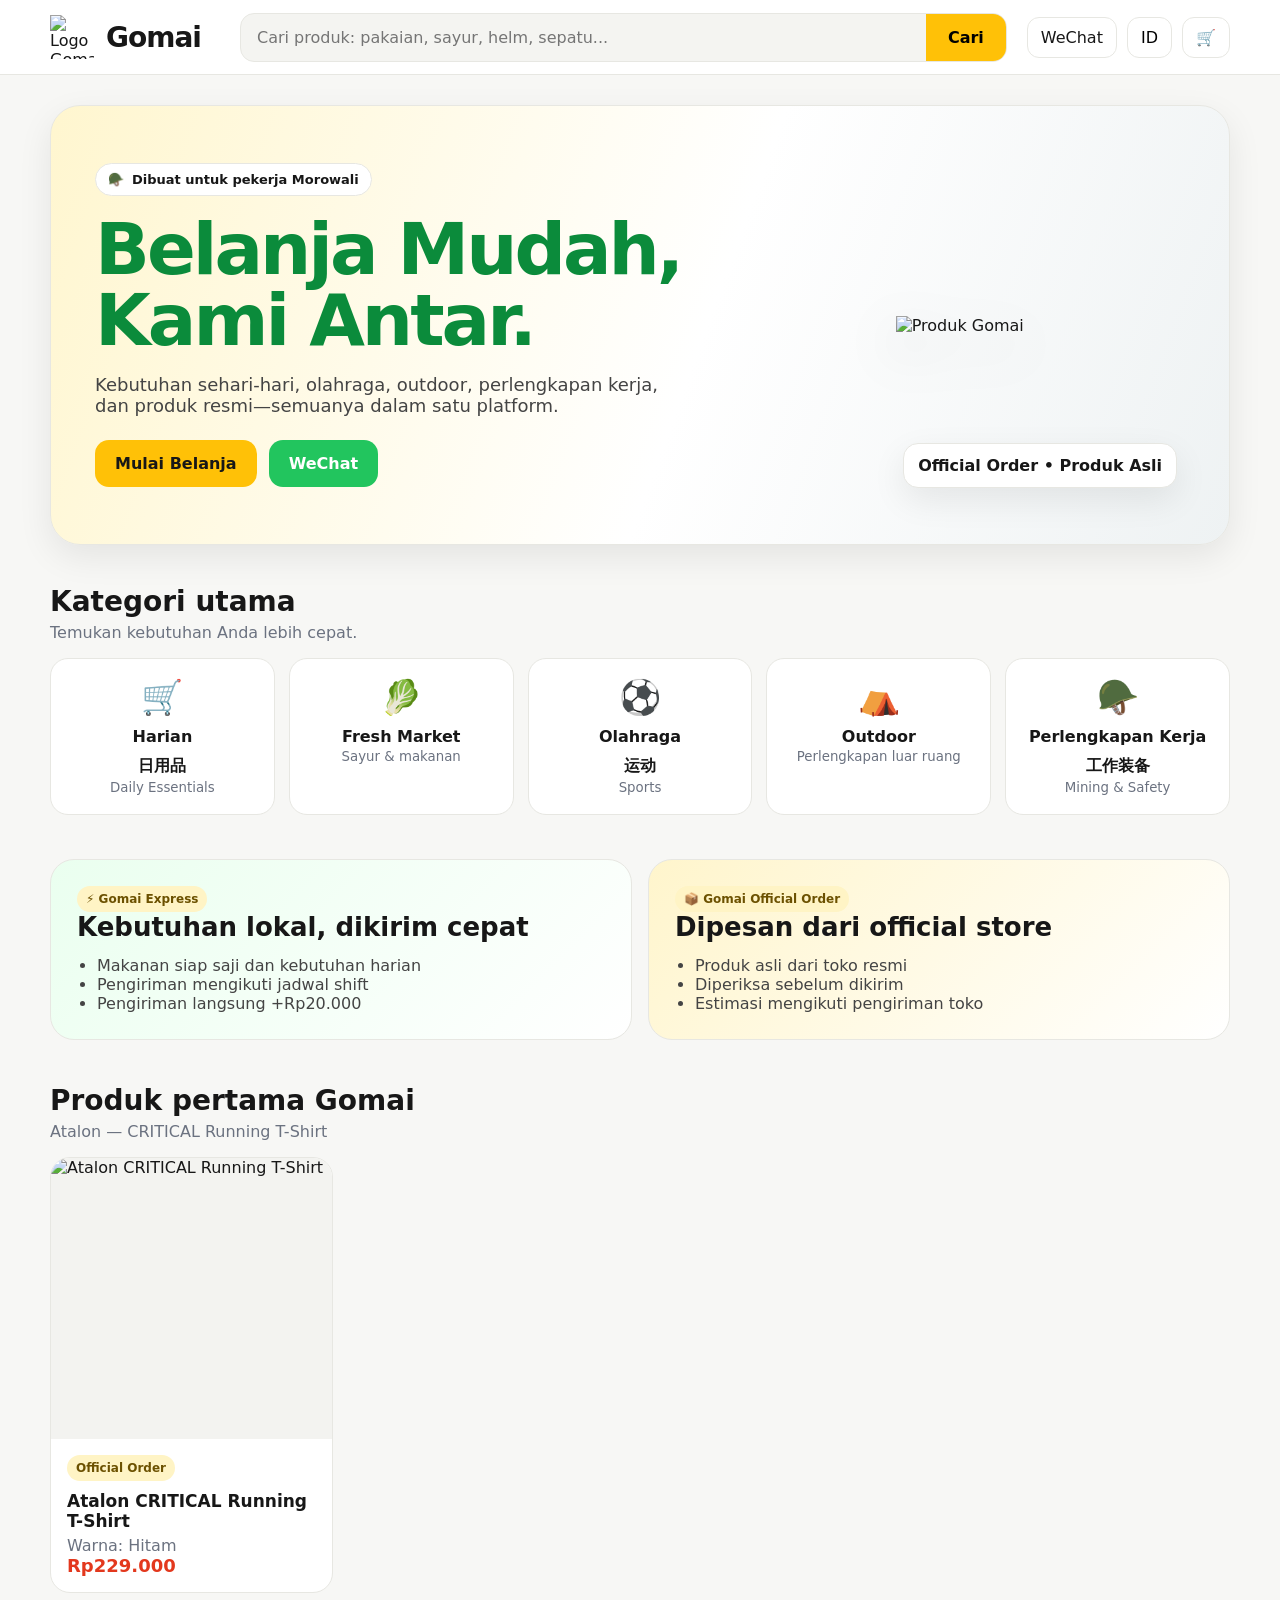
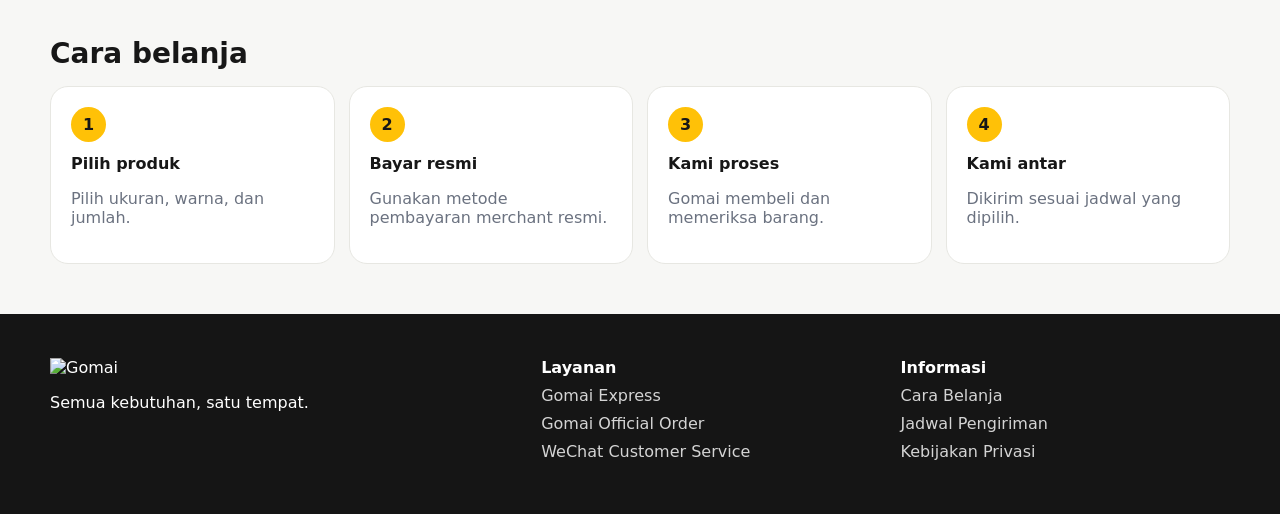
==== index.html @ 23e871be "Initial Gomai Website Initial upload of Gomai website source files." ====
<!doctype html>
<html lang="id">
<head>
  <meta charset="utf-8">
  <meta name="viewport" content="width=device-width,initial-scale=1">
  <meta name="description" content="Gomai — semua kebutuhan pekerja di Morowali dalam satu tempat.">
  <title>Gomai — Semua Kebutuhan, Satu Tempat</title>
  <link rel="icon" href="assets/images/brand/gomai-icon.svg">
  <link rel="stylesheet" href="styles.css">
</head>
<body>
<header class="site-header">
  <div class="container nav">
    <a class="brand" href="index.html"><img src="assets/images/brand/gomai-icon.svg" alt="Logo Gomai"><strong>Gomai</strong></a>
    <form class="search"><input placeholder="Cari produk: pakaian, sayur, helm, sepatu..."><button type="button">Cari</button></form>
    <div class="header-actions">
      <a class="icon-btn" href="#wechat">WeChat</a>
      <button class="lang-btn" data-lang-toggle>ID</button>
      <button class="icon-btn">🛒</button>
    </div>
  </div>
</header>

<main>
<section class="hero">
  <div class="container hero-card">
    <div>
      <span class="eyebrow"><span>🪖</span><span class="lang-id">Dibuat untuk pekerja Morowali</span><span class="lang-zh">为莫罗瓦利工人而打造</span></span>
      <h1><span class="lang-id">Belanja Mudah,<br><span>Kami Antar.</span></span><span class="lang-zh">轻松购物，<br><span>我们配送。</span></span></h1>
      <p class="lang-id">Kebutuhan sehari-hari, olahraga, outdoor, perlengkapan kerja, dan produk resmi—semuanya dalam satu platform.</p>
      <p class="lang-zh block">日常用品、运动、户外、工作装备和官方正品，一站式购买。</p>
      <div class="hero-actions">
        <a class="btn btn-primary" href="#products"><span class="lang-id">Mulai Belanja</span><span class="lang-zh">开始购物</span></a>
        <a class="btn btn-green" href="#wechat">WeChat</a>
      </div>
    </div>
    <div class="hero-visual">
      <img src="assets/images/products/atalon-critical-running-tshirt-black/front.webp" alt="Produk Gomai">
      <div class="hero-badge"><span class="lang-id">Official Order • Produk Asli</span><span class="lang-zh">官方下单 • 正品保障</span></div>
    </div>
  </div>
</section>

<section class="section">
  <div class="container">
    <div class="section-head"><div><h2 class="lang-id">Kategori utama</h2><h2 class="lang-zh">主要分类</h2><p class="lang-id">Temukan kebutuhan Anda lebih cepat.</p><p class="lang-zh block">快速找到您需要的商品。</p></div></div>
    <div class="categories">
      <div class="category"><div class="emoji">🛒</div><strong class="lang-id">Harian</strong><strong class="lang-zh">日用品</strong><small>Daily Essentials</small></div>
      <div class="category"><div class="emoji">🥬</div><strong>Fresh Market</strong><small class="lang-id">Sayur & makanan</small><small class="lang-zh">蔬菜与食品</small></div>
      <div class="category"><div class="emoji">⚽</div><strong class="lang-id">Olahraga</strong><strong class="lang-zh">运动</strong><small>Sports</small></div>
      <div class="category"><div class="emoji">⛺</div><strong>Outdoor</strong><small class="lang-id">Perlengkapan luar ruang</small><small class="lang-zh">户外用品</small></div>
      <div class="category"><div class="emoji">🪖</div><strong class="lang-id">Perlengkapan Kerja</strong><strong class="lang-zh">工作装备</strong><small>Mining & Safety</small></div>
    </div>
  </div>
</section>

<section class="section">
  <div class="container service-grid">
    <article class="service-card express">
      <span class="badge">⚡ Gomai Express</span>
      <h3 class="lang-id">Kebutuhan lokal, dikirim cepat</h3>
      <h3 class="lang-zh">本地商品，快速配送</h3>
      <ul class="lang-id"><li>Makanan siap saji dan kebutuhan harian</li><li>Pengiriman mengikuti jadwal shift</li><li>Pengiriman langsung +Rp20.000</li></ul>
      <ul class="lang-zh"><li>熟食和日常用品</li><li>按下班班次配送</li><li>即时配送另加 Rp20.000</li></ul>
    </article>
    <article class="service-card official">
      <span class="badge">📦 Gomai Official Order</span>
      <h3 class="lang-id">Dipesan dari official store</h3>
      <h3 class="lang-zh">从官方商店下单</h3>
      <ul class="lang-id"><li>Produk asli dari toko resmi</li><li>Diperiksa sebelum dikirim</li><li>Estimasi mengikuti pengiriman toko</li></ul>
      <ul class="lang-zh"><li>官方正品</li><li>配送前检查</li><li>到货时间以官方物流为准</li></ul>
    </article>
  </div>
</section>

<section class="section" id="products">
  <div class="container">
    <div class="section-head"><div><h2 class="lang-id">Produk pertama Gomai</h2><h2 class="lang-zh">Gomai 首款商品</h2><p>Atalon — CRITICAL Running T-Shirt</p></div></div>
    <div class="product-grid">
      <a class="product-card" href="product.html">
        <div class="thumb"><img src="assets/images/products/atalon-critical-running-tshirt-black/front.webp" alt="Atalon CRITICAL Running T-Shirt"></div>
        <div class="content">
          <span class="badge">Official Order</span>
          <h3>Atalon CRITICAL Running T-Shirt</h3>
          <div class="muted"><span class="lang-id">Warna: Hitam</span><span class="lang-zh">颜色：黑色</span></div>
          <div class="price">Rp229.000</div>
        </div>
      </a>
    </div>
  </div>
</section>

<section class="section">
  <div class="container">
    <div class="section-head"><div><h2 class="lang-id">Cara belanja</h2><h2 class="lang-zh">购物流程</h2></div></div>
    <div class="steps">
      <div class="step"><b>1</b><strong class="lang-id">Pilih produk</strong><strong class="lang-zh">选择商品</strong><p class="muted lang-id">Pilih ukuran, warna, dan jumlah.</p><p class="muted lang-zh block">选择尺码、颜色和数量。</p></div>
      <div class="step"><b>2</b><strong class="lang-id">Bayar resmi</strong><strong class="lang-zh">正规支付</strong><p class="muted lang-id">Gunakan metode pembayaran merchant resmi.</p><p class="muted lang-zh block">使用官方商户支付方式。</p></div>
      <div class="step"><b>3</b><strong class="lang-id">Kami proses</strong><strong class="lang-zh">我们处理</strong><p class="muted lang-id">Gomai membeli dan memeriksa barang.</p><p class="muted lang-zh block">Gomai 采购并检查商品。</p></div>
      <div class="step"><b>4</b><strong class="lang-id">Kami antar</strong><strong class="lang-zh">送货上门</strong><p class="muted lang-id">Dikirim sesuai jadwal yang dipilih.</p><p class="muted lang-zh block">按您选择的时间配送。</p></div>
    </div>
  </div>
</section>
</main>

<footer class="footer" id="wechat">
  <div class="container footer-grid">
    <div><img src="assets/images/brand/gomai-wordmark.svg" alt="Gomai"><p class="lang-id">Semua kebutuhan, satu tempat.</p><p class="lang-zh block">一站购齐，满足您的所有需要。</p></div>
    <div><strong class="lang-id">Layanan</strong><strong class="lang-zh">服务</strong><a href="#">Gomai Express</a><a href="#">Gomai Official Order</a><a href="#">WeChat Customer Service</a></div>
    <div><strong class="lang-id">Informasi</strong><strong class="lang-zh">信息</strong><a href="#">Cara Belanja</a><a href="#">Jadwal Pengiriman</a><a href="#">Kebijakan Privasi</a></div>
  </div>
</footer>

<nav class="bottom-nav">
  <a href="index.html"><span>⌂</span>Beranda</a><a href="#products"><span>▦</span>Kategori</a><a href="#"><span>🛒</span>Keranjang</a><a href="#"><span>▤</span>Pesanan</a><a href="#wechat"><span>●</span>WeChat</a>
</nav>
<script src="script.js"></script>
</body>
</html>
---- styles.css ----
:root{
  --yellow:#FFC107;
  --black:#171717;
  --muted:#6b7280;
  --surface:#ffffff;
  --soft:#f7f7f5;
  --green:#22C55E;
  --border:#e7e7e2;
  --shadow:0 12px 34px rgba(0,0,0,.08);
  --radius:22px;
}
*{box-sizing:border-box}
html{scroll-behavior:smooth}
body{margin:0;font-family:Inter,ui-sans-serif,system-ui,-apple-system,BlinkMacSystemFont,"Segoe UI","Noto Sans SC",Arial,sans-serif;background:var(--soft);color:var(--black)}
img{max-width:100%;display:block}
a{color:inherit;text-decoration:none}
button,input,select{font:inherit}
.container{width:min(1180px,calc(100% - 32px));margin:auto}
.site-header{position:sticky;top:0;z-index:50;background:rgba(255,255,255,.94);backdrop-filter:blur(14px);border-bottom:1px solid var(--border)}
.nav{height:74px;display:flex;align-items:center;gap:20px}
.brand{display:flex;align-items:center;gap:12px;min-width:170px}
.brand img{width:44px;height:44px}
.brand strong{font-size:28px;letter-spacing:-1px}
.search{flex:1;display:flex;background:#f4f4f1;border:1px solid var(--border);border-radius:14px;overflow:hidden}
.search input{width:100%;border:0;background:transparent;padding:14px 16px;outline:none}
.search button{border:0;background:var(--yellow);padding:0 22px;font-weight:800}
.header-actions{display:flex;align-items:center;gap:10px}
.icon-btn,.lang-btn{border:1px solid var(--border);background:#fff;border-radius:12px;padding:10px 13px;cursor:pointer}
.hero{padding:30px 0 18px}
.hero-card{background:linear-gradient(110deg,#fff6cf 0%,#fff 55%,#eef2f3 100%);border:1px solid var(--border);border-radius:30px;padding:44px;display:grid;grid-template-columns:1.15fr .85fr;gap:30px;align-items:center;overflow:hidden;box-shadow:var(--shadow)}
.eyebrow{display:inline-flex;gap:8px;align-items:center;background:#fff;border:1px solid var(--border);border-radius:999px;padding:8px 12px;font-weight:800;font-size:13px}
.hero h1{font-size:clamp(42px,6vw,72px);line-height:.98;letter-spacing:-3px;margin:18px 0}
.hero h1 span{color:#0b8b3b}
.hero p{font-size:18px;color:#444;max-width:590px}
.hero-actions{display:flex;gap:12px;flex-wrap:wrap;margin-top:24px}
.btn{display:inline-flex;justify-content:center;align-items:center;gap:8px;border:0;border-radius:14px;padding:14px 20px;font-weight:800;cursor:pointer}
.btn-primary{background:var(--yellow)}
.btn-green{background:var(--green);color:#fff}
.btn-dark{background:var(--black);color:#fff}
.hero-visual{position:relative;min-height:350px;display:flex;align-items:center;justify-content:center}
.hero-visual img{max-height:330px;object-fit:contain;filter:drop-shadow(0 18px 25px rgba(0,0,0,.18))}
.hero-badge{position:absolute;right:8px;bottom:12px;background:#fff;border:1px solid var(--border);padding:12px 14px;border-radius:15px;font-weight:800;box-shadow:var(--shadow)}
.section{padding:22px 0}
.section-head{display:flex;align-items:end;justify-content:space-between;gap:16px;margin-bottom:16px}
.section-head h2{margin:0;font-size:28px}
.section-head p{margin:5px 0 0;color:var(--muted)}
.categories{display:grid;grid-template-columns:repeat(5,1fr);gap:14px}
.category{background:#fff;border:1px solid var(--border);border-radius:18px;padding:18px;text-align:center}
.category .emoji{font-size:34px}
.category strong{display:block;margin-top:10px}
.category small{color:var(--muted)}
.service-grid{display:grid;grid-template-columns:1fr 1fr;gap:16px}
.service-card{border-radius:24px;padding:26px;border:1px solid var(--border);background:#fff}
.service-card.express{background:linear-gradient(135deg,#eaffef,#fff)}
.service-card.official{background:linear-gradient(135deg,#fff5cc,#fff)}
.service-card h3{font-size:26px;margin:0 0 10px}
.service-card ul{margin:14px 0 0;padding-left:20px;color:#444}
.product-grid{display:grid;grid-template-columns:repeat(4,1fr);gap:16px}
.product-card{background:#fff;border:1px solid var(--border);border-radius:20px;overflow:hidden;transition:.2s}
.product-card:hover{transform:translateY(-3px);box-shadow:var(--shadow)}
.product-card .thumb{aspect-ratio:1/1;background:#f3f3f0;overflow:hidden}
.product-card .thumb img{width:100%;height:100%;object-fit:cover}
.product-card .content{padding:16px}
.badge{display:inline-flex;background:#fff4c5;color:#6c5100;border-radius:999px;padding:6px 9px;font-size:12px;font-weight:800}
.product-card h3{font-size:17px;margin:10px 0 5px}
.price{font-weight:900;color:#e3381d;font-size:18px}
.muted{color:var(--muted)}
.steps{display:grid;grid-template-columns:repeat(4,1fr);gap:14px}
.step{background:#fff;border:1px solid var(--border);border-radius:18px;padding:20px}
.step b{display:grid;place-items:center;width:35px;height:35px;background:var(--yellow);border-radius:50%;margin-bottom:12px}
.footer{margin-top:28px;background:#151515;color:#fff;padding:44px 0}
.footer-grid{display:grid;grid-template-columns:1.4fr 1fr 1fr;gap:30px}
.footer img{max-width:260px;filter:none}
.footer a{display:block;color:#d4d4d4;margin:9px 0}
.bottom-nav{display:none}
.product-page{padding:30px 0 50px}
.product-layout{display:grid;grid-template-columns:1.15fr .85fr;gap:30px}
.gallery{display:grid;grid-template-columns:100px 1fr;gap:14px}
.thumbs{display:flex;flex-direction:column;gap:10px}
.thumb-btn{border:2px solid transparent;border-radius:14px;overflow:hidden;padding:0;background:#fff;cursor:pointer}
.thumb-btn.active{border-color:var(--yellow)}
.main-image{background:#fff;border:1px solid var(--border);border-radius:24px;overflow:hidden;aspect-ratio:1/1}
.main-image img{width:100%;height:100%;object-fit:cover}
.product-info{background:#fff;border:1px solid var(--border);border-radius:24px;padding:28px;height:max-content;position:sticky;top:94px}
.product-info h1{font-size:34px;line-height:1.1;margin:8px 0}
.price-row{display:flex;align-items:end;gap:12px;margin:20px 0}
.price-row .price{font-size:32px}
.options{margin:22px 0}
.option-list{display:flex;flex-wrap:wrap;gap:10px}
.option{border:1px solid var(--border);background:#fff;padding:10px 13px;border-radius:11px;cursor:pointer}
.option.selected{background:var(--black);color:#fff}
.trust{background:#fff8db;border-radius:18px;padding:16px;margin-top:18px}
.lang-zh{display:none}
body.zh .lang-id{display:none}
body.zh .lang-zh{display:inline}
body.zh .lang-zh.block{display:block}
body.zh .lang-id.block{display:none}
@media(max-width:900px){
  .search{display:none}
  .hero-card,.product-layout{grid-template-columns:1fr}
  .hero-card{padding:28px}
  .hero-visual{min-height:260px}
  .categories{grid-template-columns:repeat(3,1fr)}
  .product-grid{grid-template-columns:repeat(2,1fr)}
  .steps{grid-template-columns:repeat(2,1fr)}
  .footer-grid{grid-template-columns:1fr}
  .product-info{position:static}
}
@media(max-width:620px){
  body{padding-bottom:72px}
  .container{width:min(100% - 22px,1180px)}
  .nav{height:66px}
  .brand{min-width:auto}
  .brand strong{font-size:24px}
  .header-actions .icon-btn{display:none}
  .hero{padding-top:14px}
  .hero-card{border-radius:22px;padding:22px}
  .hero h1{font-size:42px;letter-spacing:-2px}
  .hero-visual{min-height:220px}
  .categories{grid-template-columns:repeat(2,1fr)}
  .service-grid,.steps{grid-template-columns:1fr}
  .product-grid{grid-template-columns:repeat(2,1fr);gap:10px}
  .product-card .content{padding:12px}
  .gallery{grid-template-columns:1fr}
  .thumbs{order:2;flex-direction:row;overflow-x:auto}
  .thumb-btn{min-width:72px}
  .main-image{order:1}
  .product-info{padding:20px}
  .product-info h1{font-size:29px}
  .bottom-nav{display:grid;grid-template-columns:repeat(5,1fr);position:fixed;z-index:80;bottom:0;left:0;right:0;background:#fff;border-top:1px solid var(--border);padding:9px 5px}
  .bottom-nav a{text-align:center;font-size:11px;color:#4b5563}
  .bottom-nav span{font-size:20px;display:block}
}
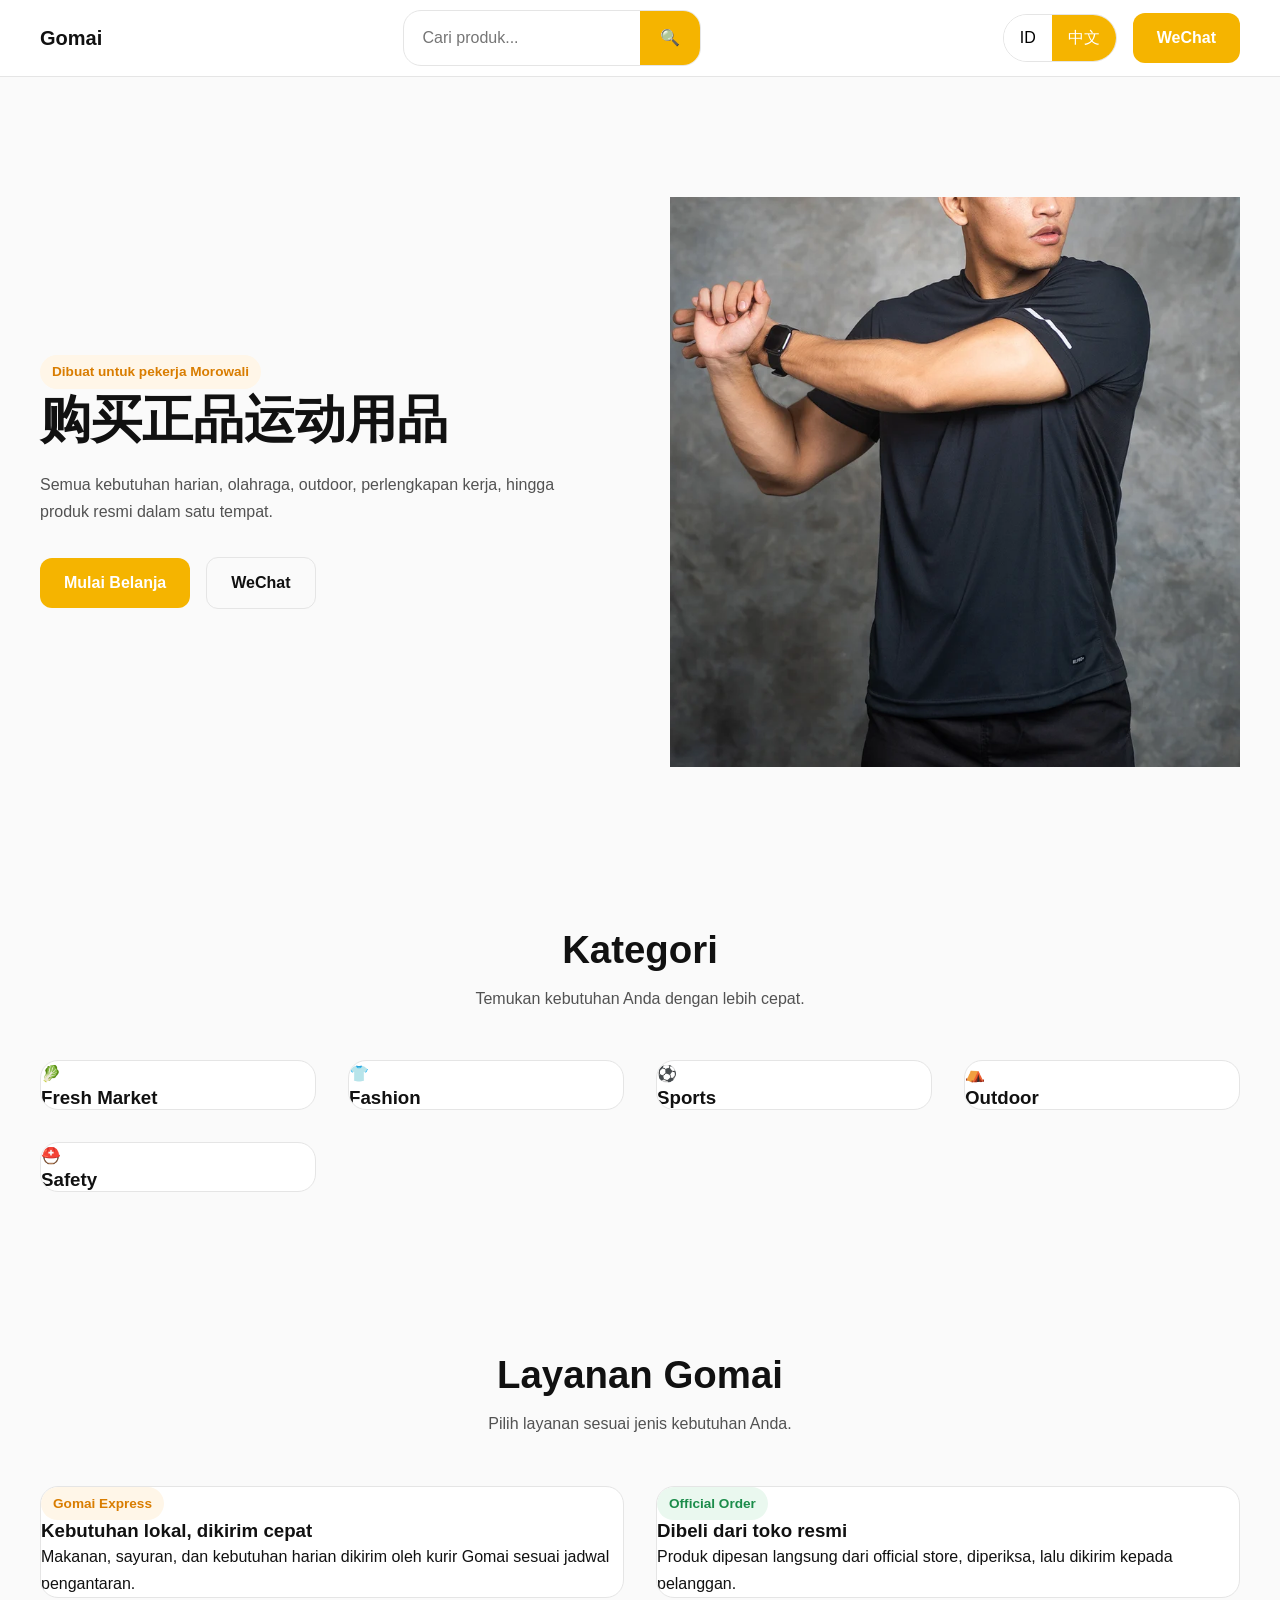
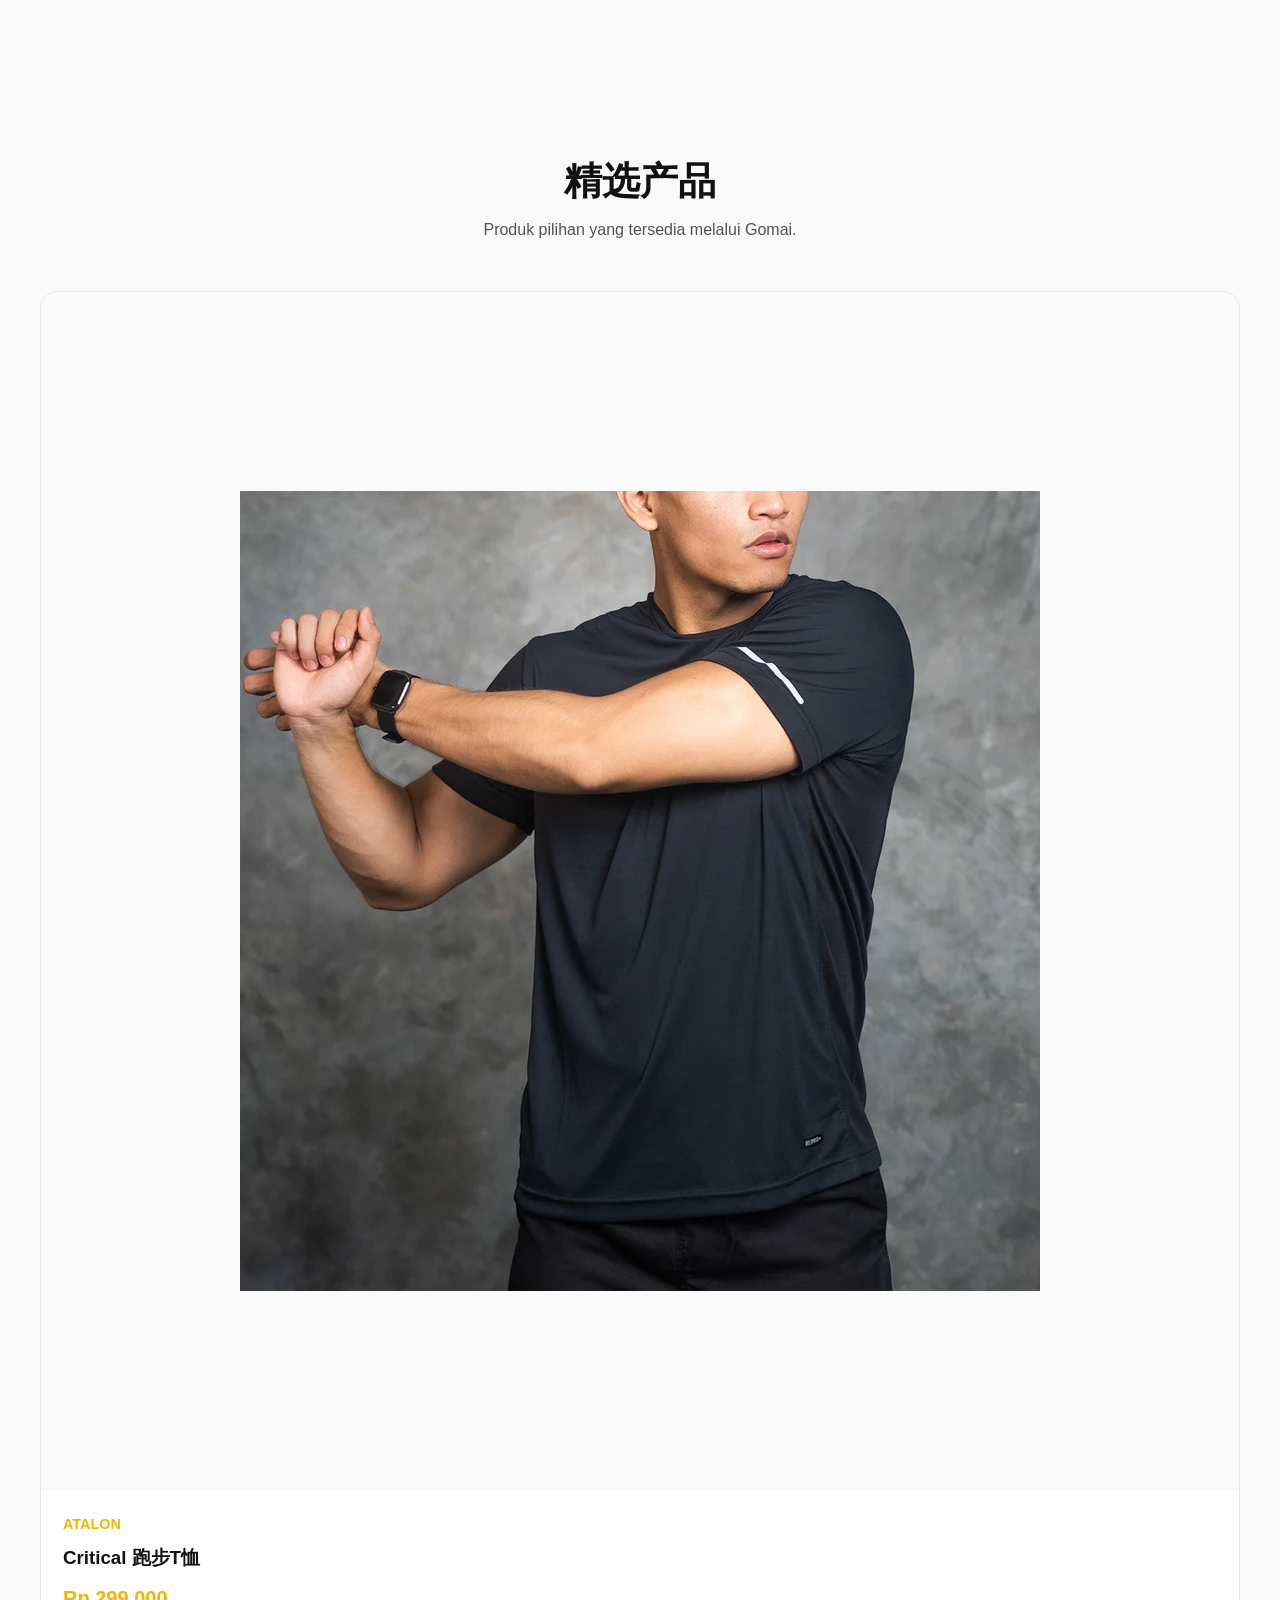
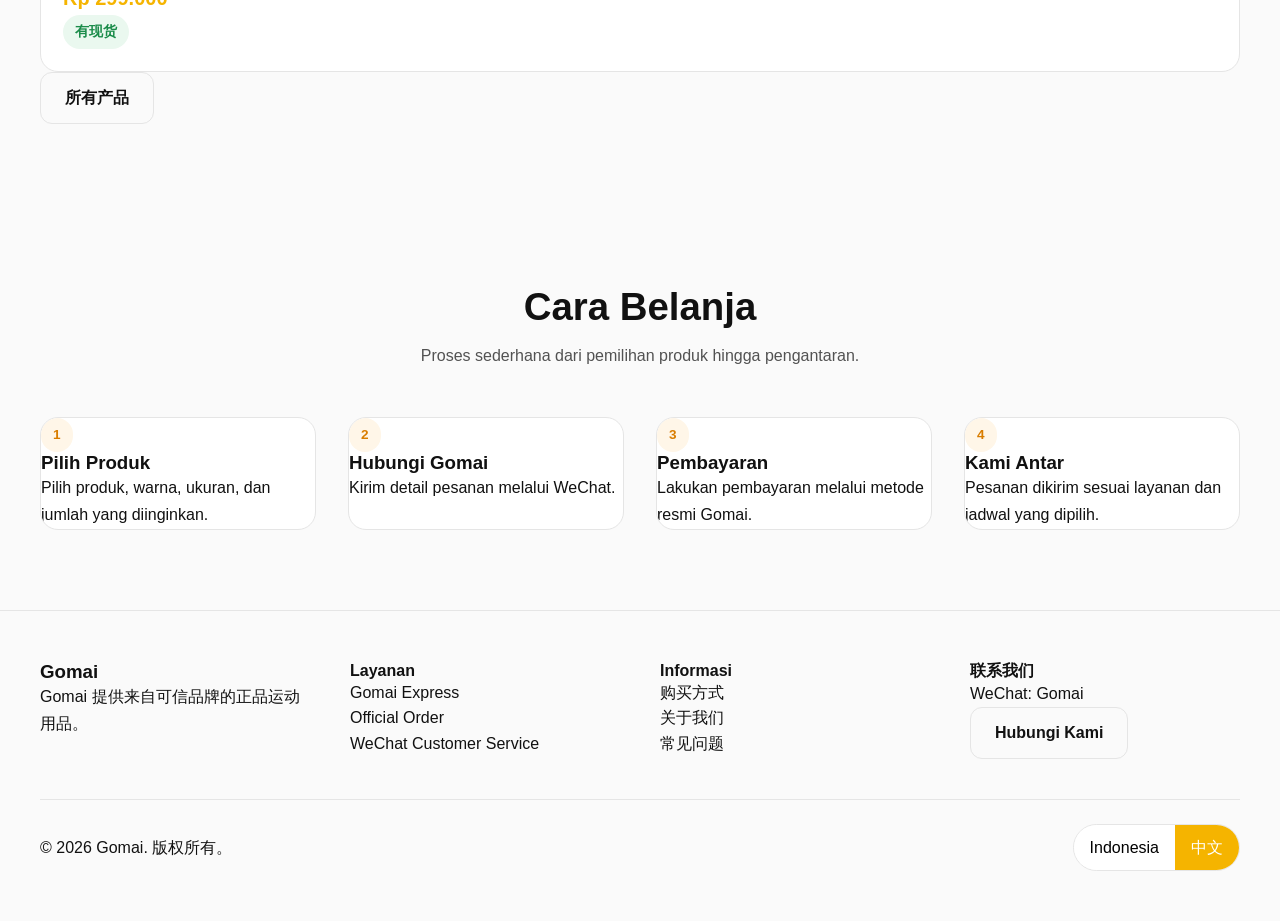
==== commit 8f07154f: "refactor: reorganize project structure" ====
--- a/index.html
+++ b/index.html
@@ -1,119 +1,509 @@
-<!doctype html>
+<!DOCTYPE html>
 <html lang="id">
+
 <head>
-  <meta charset="utf-8">
-  <meta name="viewport" content="width=device-width,initial-scale=1">
-  <meta name="description" content="Gomai — semua kebutuhan pekerja di Morowali dalam satu tempat.">
-  <title>Gomai — Semua Kebutuhan, Satu Tempat</title>
-  <link rel="icon" href="assets/images/brand/gomai-icon.svg">
-  <link rel="stylesheet" href="styles.css">
+    <meta charset="UTF-8">
+    <meta
+        name="viewport"
+        content="width=device-width, initial-scale=1.0"
+    >
+
+    <title>Gomai — Belanja Mudah, Kami Antar</title>
+
+    <meta
+        name="description"
+        content="Gomai membantu pekerja Morowali membeli kebutuhan harian, olahraga, outdoor, perlengkapan kerja, dan produk resmi."
+    >
+
+    <link rel="stylesheet" href="css/styles.css">
 </head>
+
 <body>
-<header class="site-header">
-  <div class="container nav">
-    <a class="brand" href="index.html"><img src="assets/images/brand/gomai-icon.svg" alt="Logo Gomai"><strong>Gomai</strong></a>
-    <form class="search"><input placeholder="Cari produk: pakaian, sayur, helm, sepatu..."><button type="button">Cari</button></form>
-    <div class="header-actions">
-      <a class="icon-btn" href="#wechat">WeChat</a>
-      <button class="lang-btn" data-lang-toggle>ID</button>
-      <button class="icon-btn">🛒</button>
+
+<header class="header">
+    <div class="container header-inner">
+
+        <a
+            href="index.html"
+            class="logo"
+            aria-label="Gomai Beranda"
+        >
+            <strong class="logo-text">Gomai</strong>
+        </a>
+
+        <form
+            class="search-box"
+            id="search-form"
+            role="search"
+        >
+            <input
+                id="search-input"
+                type="search"
+                autocomplete="off"
+                data-lang-placeholder="search_placeholder"
+                placeholder="Cari produk..."
+                aria-label="Cari produk"
+            >
+
+            <button
+                type="submit"
+                aria-label="Cari"
+            >
+                🔍
+            </button>
+        </form>
+
+        <div class="header-actions">
+
+            <div
+                class="language-switch"
+                aria-label="Pilih bahasa"
+            >
+                <button
+                    type="button"
+                    data-language="id"
+                >
+                    ID
+                </button>
+
+                <button
+                    type="button"
+                    data-language="zh"
+                >
+                    中文
+                </button>
+            </div>
+
+            <a
+                href="#wechat"
+                class="btn btn-primary"
+            >
+                WeChat
+            </a>
+
+        </div>
+
     </div>
-  </div>
 </header>
 
 <main>
-<section class="hero">
-  <div class="container hero-card">
-    <div>
-      <span class="eyebrow"><span>🪖</span><span class="lang-id">Dibuat untuk pekerja Morowali</span><span class="lang-zh">为莫罗瓦利工人而打造</span></span>
-      <h1><span class="lang-id">Belanja Mudah,<br><span>Kami Antar.</span></span><span class="lang-zh">轻松购物，<br><span>我们配送。</span></span></h1>
-      <p class="lang-id">Kebutuhan sehari-hari, olahraga, outdoor, perlengkapan kerja, dan produk resmi—semuanya dalam satu platform.</p>
-      <p class="lang-zh block">日常用品、运动、户外、工作装备和官方正品，一站式购买。</p>
-      <div class="hero-actions">
-        <a class="btn btn-primary" href="#products"><span class="lang-id">Mulai Belanja</span><span class="lang-zh">开始购物</span></a>
-        <a class="btn btn-green" href="#wechat">WeChat</a>
-      </div>
+
+    <section class="hero">
+        <div class="container hero-grid">
+
+            <div class="hero-content">
+
+                <span
+                    class="badge badge-warning"
+                    data-lang="hero_tag"
+                >
+                    Dibuat untuk pekerja Morowali
+                </span>
+
+                <h1 data-lang="hero_title">
+                    Belanja Mudah, Kami Antar.
+                </h1>
+
+                <p data-lang="hero_description">
+                    Semua kebutuhan harian, olahraga, outdoor,
+                    perlengkapan kerja, hingga produk resmi dalam satu tempat.
+                </p>
+
+                <div class="header-actions">
+
+                    <a
+                        href="#products"
+                        class="btn btn-primary"
+                        data-lang="shop_now"
+                    >
+                        Mulai Belanja
+                    </a>
+
+                    <a
+                        href="#wechat"
+                        class="btn btn-outline"
+                    >
+                        WeChat
+                    </a>
+
+                </div>
+
+            </div>
+
+            <div class="hero-image">
+
+                <img
+                    src="assets/products/atalon/critical-running-tshirt/black/right.webp"
+                    alt="Atalon Critical Running T-Shirt"
+                >
+
+            </div>
+
+        </div>
+    </section>
+
+    <section class="section">
+        <div class="container">
+
+            <div class="section-title">
+
+                <h2 data-lang="categories_title">
+                    Kategori
+                </h2>
+
+                <p data-lang="categories_description">
+                    Temukan kebutuhan Anda dengan lebih cepat.
+                </p>
+
+            </div>
+
+            <div class="grid grid-4">
+
+                <a
+                    class="card category-card"
+                    href="pages/products.html?category=fresh-market"
+                >
+                    <div class="category-icon">🥬</div>
+                    <h3>Fresh Market</h3>
+                </a>
+
+                <a
+                    class="card category-card"
+                    href="pages/products.html?category=fashion"
+                >
+                    <div class="category-icon">👕</div>
+                    <h3>Fashion</h3>
+                </a>
+
+                <a
+                    class="card category-card"
+                    href="pages/products.html?category=running"
+                >
+                    <div class="category-icon">⚽</div>
+                    <h3>Sports</h3>
+                </a>
+
+                <a
+                    class="card category-card"
+                    href="pages/products.html?category=outdoor"
+                >
+                    <div class="category-icon">⛺</div>
+                    <h3>Outdoor</h3>
+                </a>
+
+                <a
+                    class="card category-card"
+                    href="pages/products.html?category=safety"
+                >
+                    <div class="category-icon">⛑️</div>
+                    <h3>Safety</h3>
+                </a>
+
+            </div>
+
+        </div>
+    </section>
+
+    <section class="section">
+        <div class="container">
+
+            <div class="section-title">
+
+                <h2 data-lang="services_title">
+                    Layanan Gomai
+                </h2>
+
+                <p data-lang="services_description">
+                    Pilih layanan sesuai jenis kebutuhan Anda.
+                </p>
+
+            </div>
+
+            <div class="grid grid-2">
+
+                <article class="card service-card">
+
+                    <span class="badge badge-warning">
+                        Gomai Express
+                    </span>
+
+                    <h3 data-lang="express_title">
+                        Kebutuhan lokal, dikirim cepat
+                    </h3>
+
+                    <p data-lang="express_description">
+                        Makanan, sayuran, dan kebutuhan harian dikirim
+                        oleh kurir Gomai sesuai jadwal pengantaran.
+                    </p>
+
+                </article>
+
+                <article class="card service-card">
+
+                    <span class="badge badge-success">
+                        Official Order
+                    </span>
+
+                    <h3 data-lang="official_title">
+                        Dibeli dari toko resmi
+                    </h3>
+
+                    <p data-lang="official_description">
+                        Produk dipesan langsung dari official store,
+                        diperiksa, lalu dikirim kepada pelanggan.
+                    </p>
+
+                </article>
+
+            </div>
+
+        </div>
+    </section>
+
+    <section
+        class="section"
+        id="products"
+    >
+        <div class="container">
+
+            <div class="section-title">
+
+                <h2 data-lang="featured_products">
+                    Produk Unggulan
+                </h2>
+
+                <p data-lang="products_description">
+                    Produk pilihan yang tersedia melalui Gomai.
+                </p>
+
+            </div>
+
+            <div
+                id="product-grid"
+                class="products-grid"
+                aria-live="polite"
+            >
+                <div class="empty-state">
+                    <p data-lang="loading_products">
+                        Memuat produk...
+                    </p>
+                </div>
+            </div>
+
+            <div class="section-footer">
+
+                <a
+                    href="pages/products.html"
+                    class="btn btn-outline"
+                    data-lang="all_products"
+                >
+                    Semua Produk
+                </a>
+
+            </div>
+
+        </div>
+    </section>
+
+    <section class="section">
+        <div class="container">
+
+            <div class="section-title">
+
+                <h2 data-lang="how_to_buy_title">
+                    Cara Belanja
+                </h2>
+
+                <p data-lang="how_to_buy_description">
+                    Proses sederhana dari pemilihan produk hingga pengantaran.
+                </p>
+
+            </div>
+
+            <div class="grid grid-4">
+
+                <article class="card step-card">
+
+                    <span class="badge badge-warning">1</span>
+
+                    <h3 data-lang="step_1_title">
+                        Pilih Produk
+                    </h3>
+
+                    <p data-lang="step_1_description">
+                        Pilih produk, warna, ukuran, dan jumlah yang diinginkan.
+                    </p>
+
+                </article>
+
+                <article class="card step-card">
+
+                    <span class="badge badge-warning">2</span>
+
+                    <h3 data-lang="step_2_title">
+                        Hubungi Gomai
+                    </h3>
+
+                    <p data-lang="step_2_description">
+                        Kirim detail pesanan melalui WeChat.
+                    </p>
+
+                </article>
+
+                <article class="card step-card">
+
+                    <span class="badge badge-warning">3</span>
+
+                    <h3 data-lang="step_3_title">
+                        Pembayaran
+                    </h3>
+
+                    <p data-lang="step_3_description">
+                        Lakukan pembayaran melalui metode resmi Gomai.
+                    </p>
+
+                </article>
+
+                <article class="card step-card">
+
+                    <span class="badge badge-warning">4</span>
+
+                    <h3 data-lang="step_4_title">
+                        Kami Antar
+                    </h3>
+
+                    <p data-lang="step_4_description">
+                        Pesanan dikirim sesuai layanan dan jadwal yang dipilih.
+                    </p>
+
+                </article>
+
+            </div>
+
+        </div>
+    </section>
+
+</main>
+
+<footer
+    class="footer"
+    id="wechat"
+>
+    <div class="container footer-grid">
+
+        <div>
+
+            <h3>Gomai</h3>
+
+            <p data-lang="footer_about">
+                Semua kebutuhan pekerja Morowali dalam satu tempat.
+            </p>
+
+        </div>
+
+        <div>
+
+            <h4 data-lang="services_title">
+                Layanan
+            </h4>
+
+            <ul>
+                <li>Gomai Express</li>
+                <li>Official Order</li>
+                <li>WeChat Customer Service</li>
+            </ul>
+
+        </div>
+
+        <div>
+
+            <h4 data-lang="nav_information">
+                Informasi
+            </h4>
+
+            <ul>
+                <li>
+                    <a
+                        href="pages/how-to-buy.html"
+                        data-lang="nav_how_to_buy"
+                    >
+                        Cara Membeli
+                    </a>
+                </li>
+
+                <li>
+                    <a
+                        href="pages/about.html"
+                        data-lang="nav_about"
+                    >
+                        Tentang Kami
+                    </a>
+                </li>
+
+                <li>
+                    <a
+                        href="pages/faq.html"
+                        data-lang="nav_faq"
+                    >
+                        FAQ
+                    </a>
+                </li>
+            </ul>
+
+        </div>
+
+        <div>
+
+            <h4 data-lang="nav_contact">
+                Kontak
+            </h4>
+
+            <p>WeChat: Gomai</p>
+
+            <a
+                href="pages/contact.html"
+                class="btn btn-outline"
+                data-lang="contact_us"
+            >
+                Hubungi Kami
+            </a>
+
+        </div>
+
     </div>
-    <div class="hero-visual">
-      <img src="assets/images/products/atalon-critical-running-tshirt-black/front.webp" alt="Produk Gomai">
-      <div class="hero-badge"><span class="lang-id">Official Order • Produk Asli</span><span class="lang-zh">官方下单 • 正品保障</span></div>
+
+    <div class="container footer-bottom">
+
+        <p data-lang="copyright">
+            © 2026 Gomai. Semua Hak Dilindungi.
+        </p>
+
+        <div class="language-switch">
+
+            <button
+                type="button"
+                data-language="id"
+            >
+                Indonesia
+            </button>
+
+            <button
+                type="button"
+                data-language="zh"
+            >
+                中文
+            </button>
+
+        </div>
+
     </div>
-  </div>
-</section>
-
-<section class="section">
-  <div class="container">
-    <div class="section-head"><div><h2 class="lang-id">Kategori utama</h2><h2 class="lang-zh">主要分类</h2><p class="lang-id">Temukan kebutuhan Anda lebih cepat.</p><p class="lang-zh block">快速找到您需要的商品。</p></div></div>
-    <div class="categories">
-      <div class="category"><div class="emoji">🛒</div><strong class="lang-id">Harian</strong><strong class="lang-zh">日用品</strong><small>Daily Essentials</small></div>
-      <div class="category"><div class="emoji">🥬</div><strong>Fresh Market</strong><small class="lang-id">Sayur & makanan</small><small class="lang-zh">蔬菜与食品</small></div>
-      <div class="category"><div class="emoji">⚽</div><strong class="lang-id">Olahraga</strong><strong class="lang-zh">运动</strong><small>Sports</small></div>
-      <div class="category"><div class="emoji">⛺</div><strong>Outdoor</strong><small class="lang-id">Perlengkapan luar ruang</small><small class="lang-zh">户外用品</small></div>
-      <div class="category"><div class="emoji">🪖</div><strong class="lang-id">Perlengkapan Kerja</strong><strong class="lang-zh">工作装备</strong><small>Mining & Safety</small></div>
-    </div>
-  </div>
-</section>
-
-<section class="section">
-  <div class="container service-grid">
-    <article class="service-card express">
-      <span class="badge">⚡ Gomai Express</span>
-      <h3 class="lang-id">Kebutuhan lokal, dikirim cepat</h3>
-      <h3 class="lang-zh">本地商品，快速配送</h3>
-      <ul class="lang-id"><li>Makanan siap saji dan kebutuhan harian</li><li>Pengiriman mengikuti jadwal shift</li><li>Pengiriman langsung +Rp20.000</li></ul>
-      <ul class="lang-zh"><li>熟食和日常用品</li><li>按下班班次配送</li><li>即时配送另加 Rp20.000</li></ul>
-    </article>
-    <article class="service-card official">
-      <span class="badge">📦 Gomai Official Order</span>
-      <h3 class="lang-id">Dipesan dari official store</h3>
-      <h3 class="lang-zh">从官方商店下单</h3>
-      <ul class="lang-id"><li>Produk asli dari toko resmi</li><li>Diperiksa sebelum dikirim</li><li>Estimasi mengikuti pengiriman toko</li></ul>
-      <ul class="lang-zh"><li>官方正品</li><li>配送前检查</li><li>到货时间以官方物流为准</li></ul>
-    </article>
-  </div>
-</section>
-
-<section class="section" id="products">
-  <div class="container">
-    <div class="section-head"><div><h2 class="lang-id">Produk pertama Gomai</h2><h2 class="lang-zh">Gomai 首款商品</h2><p>Atalon — CRITICAL Running T-Shirt</p></div></div>
-    <div class="product-grid">
-      <a class="product-card" href="product.html">
-        <div class="thumb"><img src="assets/images/products/atalon-critical-running-tshirt-black/front.webp" alt="Atalon CRITICAL Running T-Shirt"></div>
-        <div class="content">
-          <span class="badge">Official Order</span>
-          <h3>Atalon CRITICAL Running T-Shirt</h3>
-          <div class="muted"><span class="lang-id">Warna: Hitam</span><span class="lang-zh">颜色：黑色</span></div>
-          <div class="price">Rp229.000</div>
-        </div>
-      </a>
-    </div>
-  </div>
-</section>
-
-<section class="section">
-  <div class="container">
-    <div class="section-head"><div><h2 class="lang-id">Cara belanja</h2><h2 class="lang-zh">购物流程</h2></div></div>
-    <div class="steps">
-      <div class="step"><b>1</b><strong class="lang-id">Pilih produk</strong><strong class="lang-zh">选择商品</strong><p class="muted lang-id">Pilih ukuran, warna, dan jumlah.</p><p class="muted lang-zh block">选择尺码、颜色和数量。</p></div>
-      <div class="step"><b>2</b><strong class="lang-id">Bayar resmi</strong><strong class="lang-zh">正规支付</strong><p class="muted lang-id">Gunakan metode pembayaran merchant resmi.</p><p class="muted lang-zh block">使用官方商户支付方式。</p></div>
-      <div class="step"><b>3</b><strong class="lang-id">Kami proses</strong><strong class="lang-zh">我们处理</strong><p class="muted lang-id">Gomai membeli dan memeriksa barang.</p><p class="muted lang-zh block">Gomai 采购并检查商品。</p></div>
-      <div class="step"><b>4</b><strong class="lang-id">Kami antar</strong><strong class="lang-zh">送货上门</strong><p class="muted lang-id">Dikirim sesuai jadwal yang dipilih.</p><p class="muted lang-zh block">按您选择的时间配送。</p></div>
-    </div>
-  </div>
-</section>
-</main>
-
-<footer class="footer" id="wechat">
-  <div class="container footer-grid">
-    <div><img src="assets/images/brand/gomai-wordmark.svg" alt="Gomai"><p class="lang-id">Semua kebutuhan, satu tempat.</p><p class="lang-zh block">一站购齐，满足您的所有需要。</p></div>
-    <div><strong class="lang-id">Layanan</strong><strong class="lang-zh">服务</strong><a href="#">Gomai Express</a><a href="#">Gomai Official Order</a><a href="#">WeChat Customer Service</a></div>
-    <div><strong class="lang-id">Informasi</strong><strong class="lang-zh">信息</strong><a href="#">Cara Belanja</a><a href="#">Jadwal Pengiriman</a><a href="#">Kebijakan Privasi</a></div>
-  </div>
 </footer>
 
-<nav class="bottom-nav">
-  <a href="index.html"><span>⌂</span>Beranda</a><a href="#products"><span>▦</span>Kategori</a><a href="#"><span>🛒</span>Keranjang</a><a href="#"><span>▤</span>Pesanan</a><a href="#wechat"><span>●</span>WeChat</a>
-</nav>
-<script src="script.js"></script>
+<script src="js/utils.js"></script>
+<script src="js/language.js"></script>
+<script src="js/products.js"></script>
+<script src="js/search.js"></script>
+<script src="js/app.js"></script>
+
 </body>
-</html>
+</html>
--- a/css/styles.css
+++ b/css/styles.css
@@ -0,0 +1,6 @@
+@import url("reset.css");
+@import url("variables.css");
+@import url("layout.css");
+@import url("components.css");
+@import url("product.css");
+@import url("responsive.css");
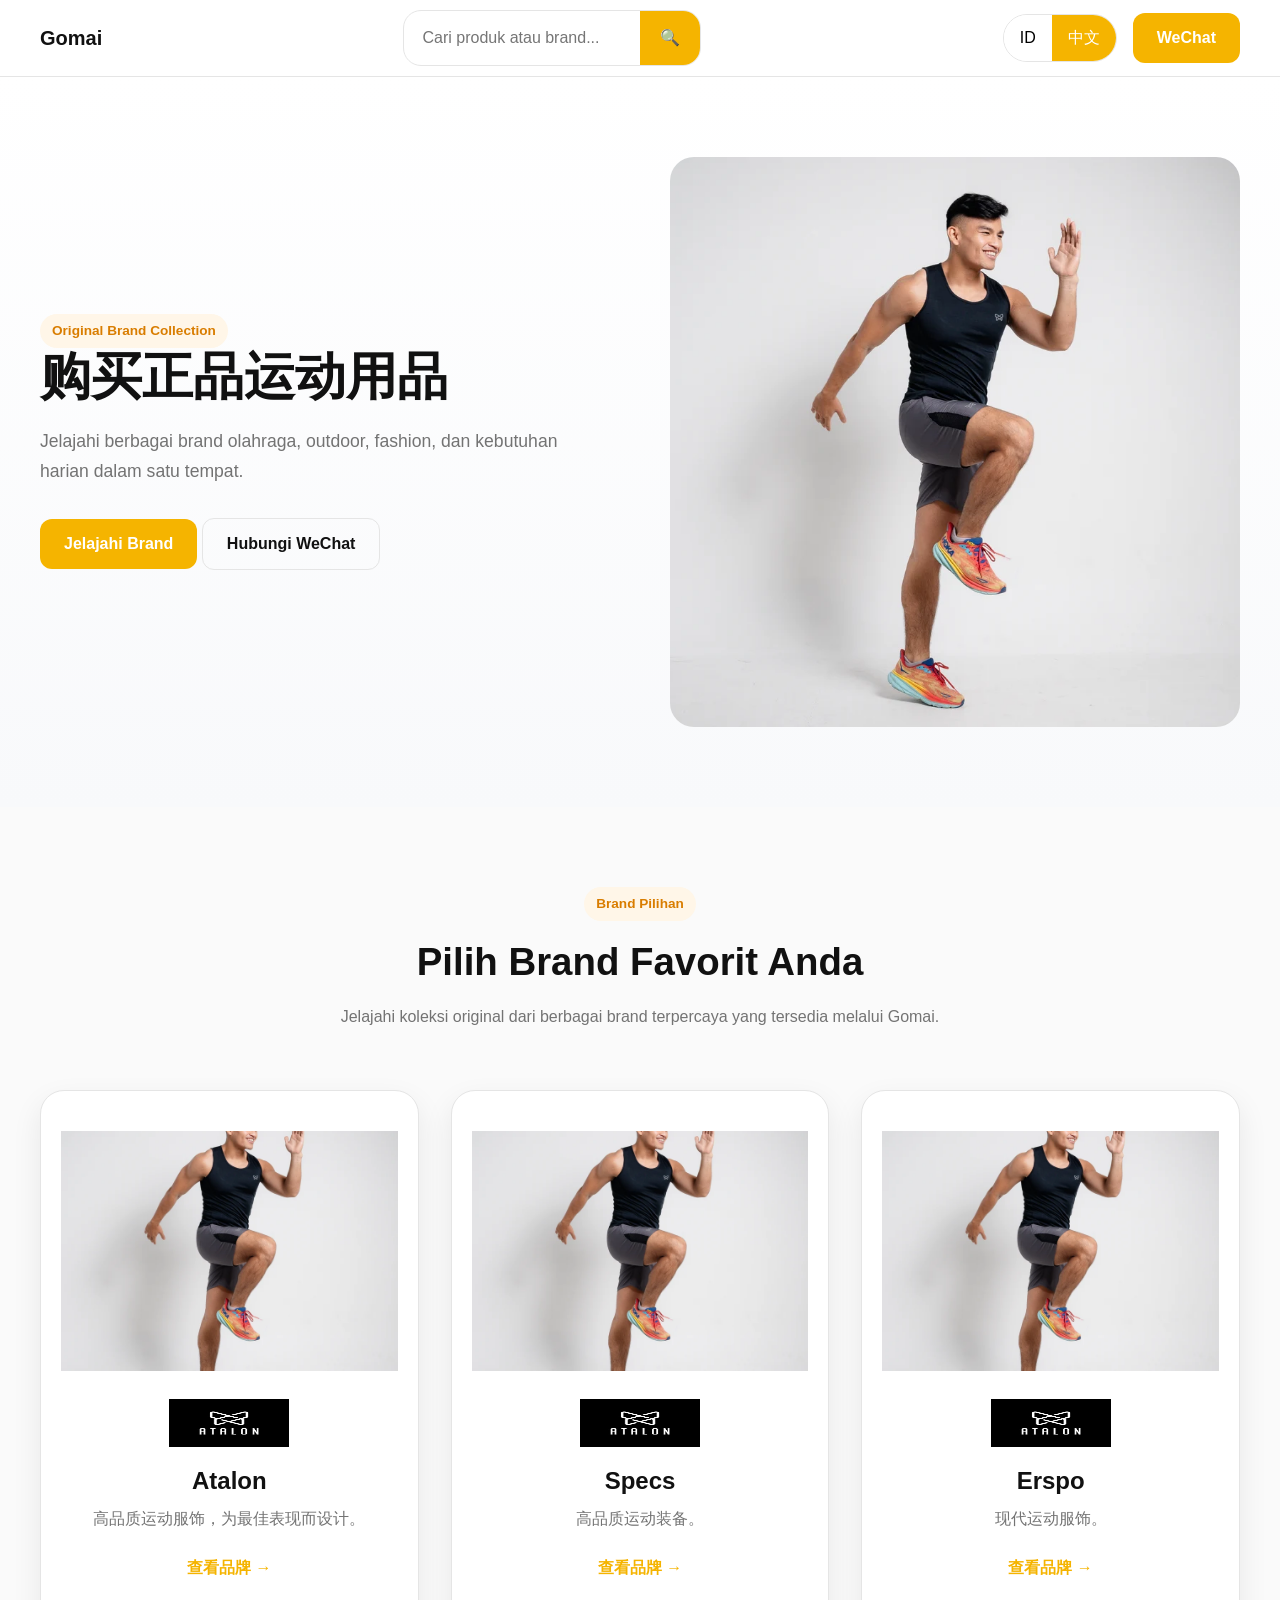
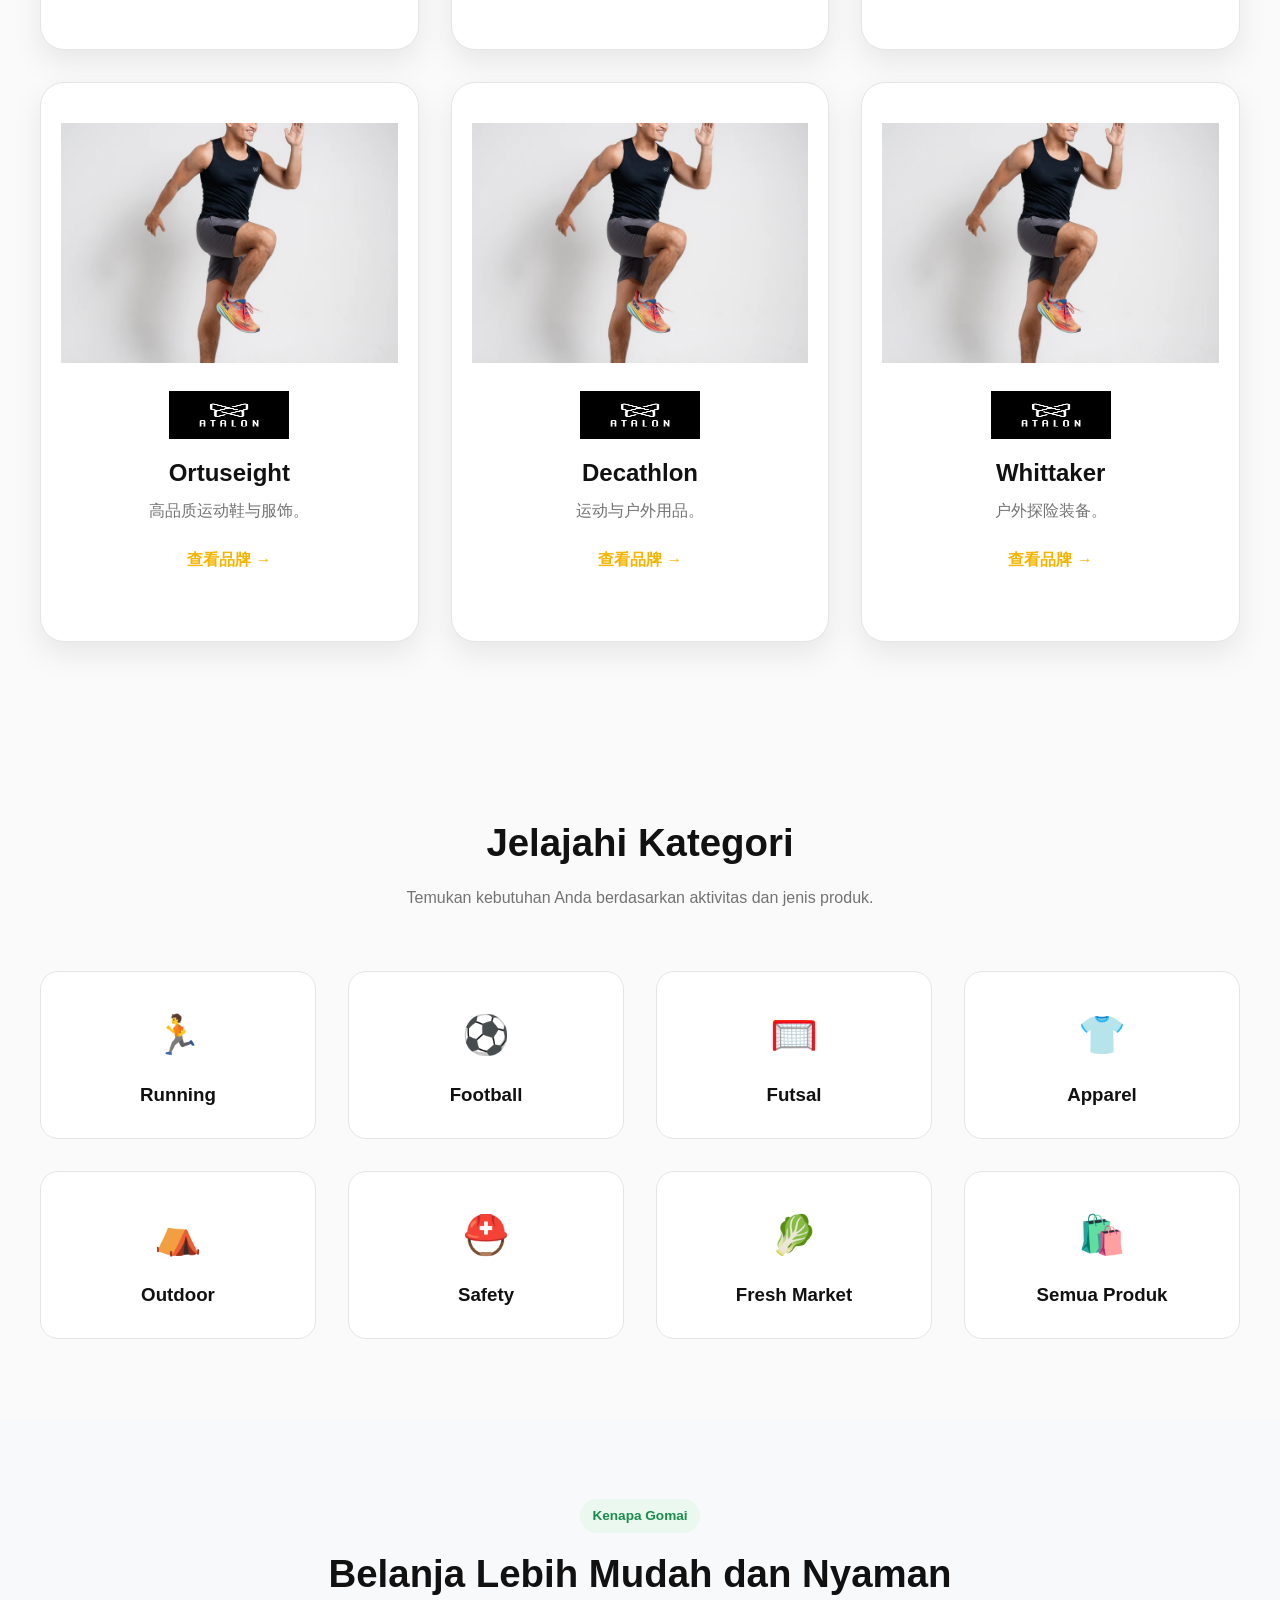
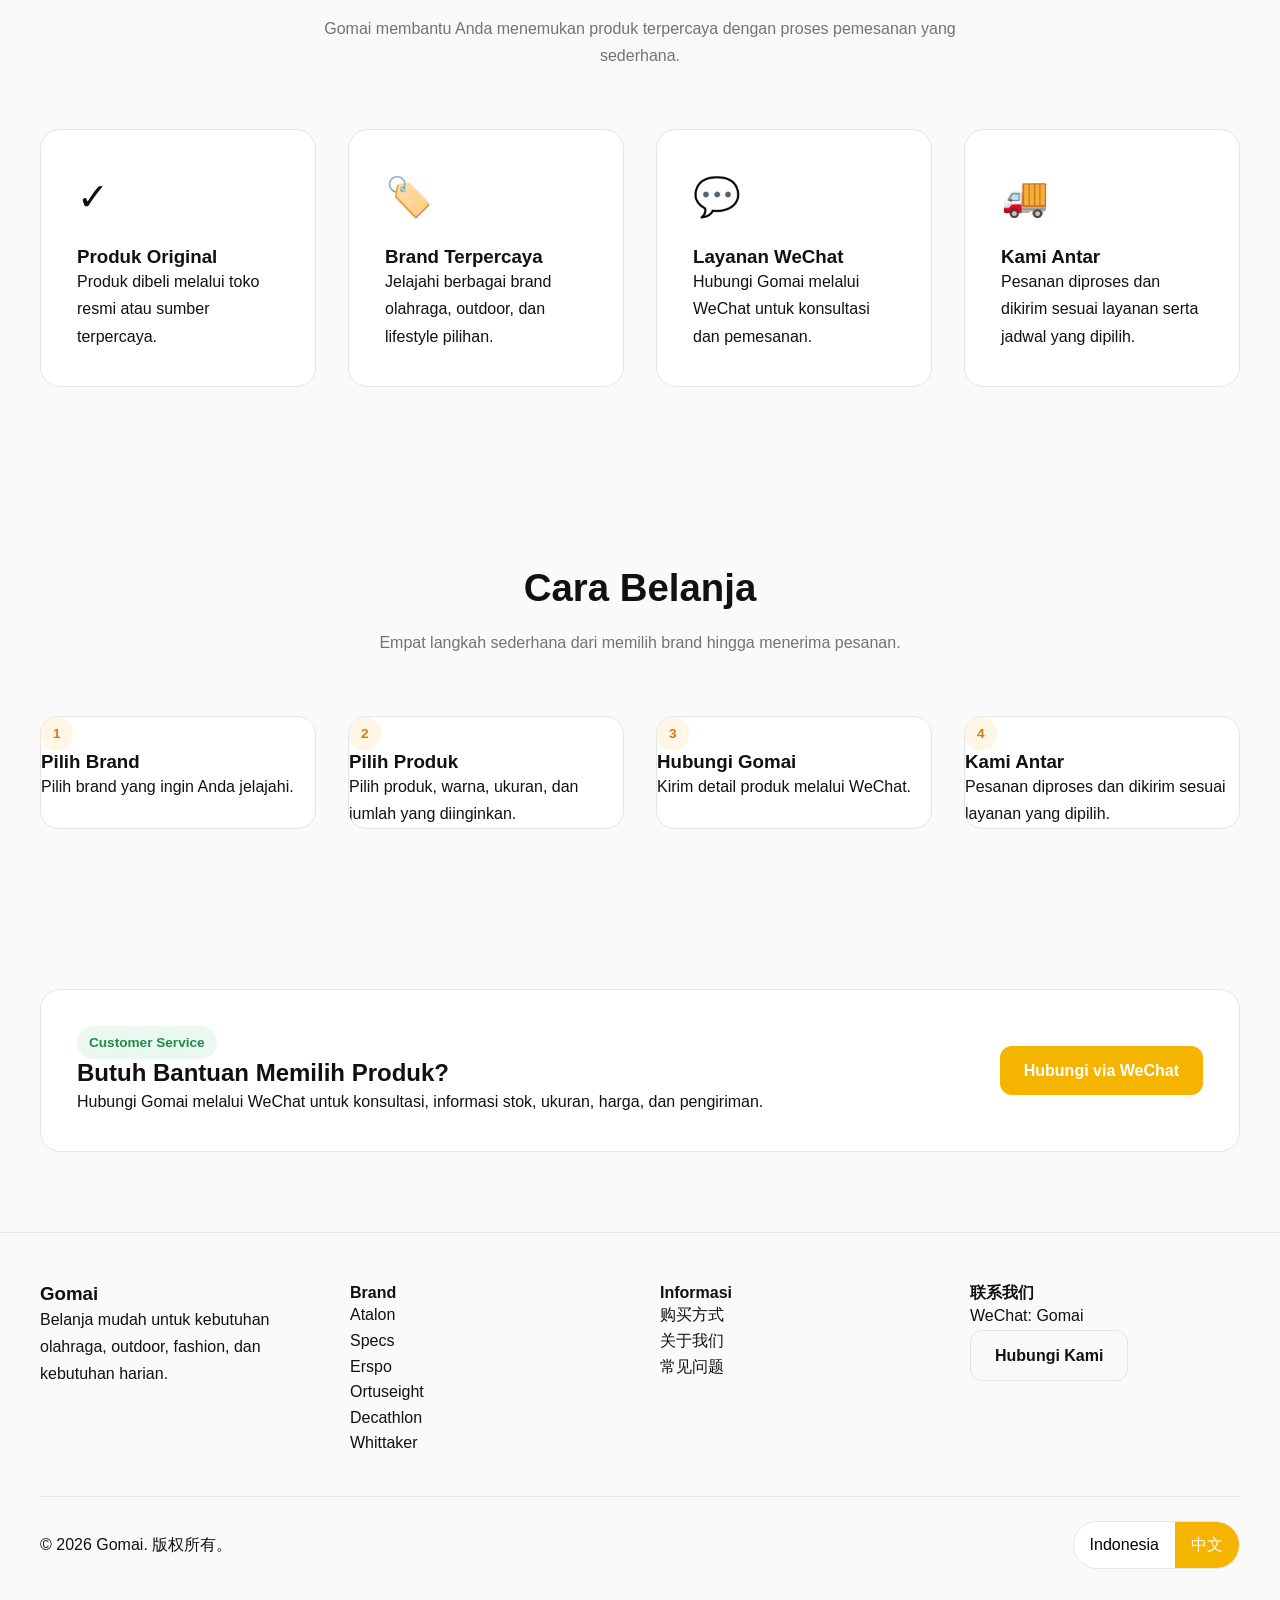
==== commit ae2e44ea: "feat: build dynamic brand page foundation" ====
--- a/index.html
+++ b/index.html
@@ -3,6 +3,7 @@
 
 <head>
     <meta charset="UTF-8">
+
     <meta
         name="viewport"
         content="width=device-width, initial-scale=1.0"
@@ -12,15 +13,23 @@
 
     <meta
         name="description"
-        content="Gomai membantu pekerja Morowali membeli kebutuhan harian, olahraga, outdoor, perlengkapan kerja, dan produk resmi."
+        content="Jelajahi berbagai brand olahraga, outdoor, fashion, dan kebutuhan harian melalui Gomai."
     >
 
-    <link rel="stylesheet" href="css/styles.css">
+    <link
+        rel="stylesheet"
+        href="css/styles.css"
+    >
 </head>
 
 <body>
 
+<!-- ==================================================
+     HEADER
+================================================== -->
+
 <header class="header">
+
     <div class="container header-inner">
 
         <a
@@ -28,7 +37,9 @@
             class="logo"
             aria-label="Gomai Beranda"
         >
-            <strong class="logo-text">Gomai</strong>
+            <strong class="logo-text">
+                Gomai
+            </strong>
         </a>
 
         <form
@@ -41,8 +52,8 @@
                 type="search"
                 autocomplete="off"
                 data-lang-placeholder="search_placeholder"
-                placeholder="Cari produk..."
-                aria-label="Cari produk"
+                placeholder="Cari produk atau brand..."
+                aria-label="Cari produk atau brand"
             >
 
             <button
@@ -84,20 +95,29 @@
         </div>
 
     </div>
+
 </header>
 
+
+<!-- ==================================================
+     MAIN CONTENT
+================================================== -->
+
 <main>
 
+
+    <!-- ==============================================
+         HERO
+    =============================================== -->
+
     <section class="hero">
+
         <div class="container hero-grid">
 
             <div class="hero-content">
 
-                <span
-                    class="badge badge-warning"
-                    data-lang="hero_tag"
-                >
-                    Dibuat untuk pekerja Morowali
+                <span class="badge badge-warning">
+                    Original Brand Collection
                 </span>
 
                 <h1 data-lang="hero_title">
@@ -105,25 +125,24 @@
                 </h1>
 
                 <p data-lang="hero_description">
-                    Semua kebutuhan harian, olahraga, outdoor,
-                    perlengkapan kerja, hingga produk resmi dalam satu tempat.
+                    Jelajahi berbagai brand olahraga, outdoor,
+                    fashion, dan kebutuhan harian dalam satu tempat.
                 </p>
 
-                <div class="header-actions">
+                <div class="hero-actions">
 
                     <a
-                        href="#products"
+                        href="#brands"
                         class="btn btn-primary"
-                        data-lang="shop_now"
                     >
-                        Mulai Belanja
+                        Jelajahi Brand
                     </a>
 
                     <a
                         href="#wechat"
                         class="btn btn-outline"
                     >
-                        WeChat
+                        Hubungi WeChat
                     </a>
 
                 </div>
@@ -133,179 +152,304 @@
             <div class="hero-image">
 
                 <img
-                    src="assets/products/atalon/critical-running-tshirt/black/right.webp"
-                    alt="Atalon Critical Running T-Shirt"
-                >
-
-            </div>
-
-        </div>
+                    src="assets/brands/atalon/hero.webp"
+                    alt="Koleksi brand pilihan di Gomai"
+                >
+
+            </div>
+
+        </div>
+
     </section>
 
-    <section class="section">
-        <div class="container">
-
-            <div class="section-title">
-
-                <h2 data-lang="categories_title">
-                    Kategori
-                </h2>
-
-                <p data-lang="categories_description">
-                    Temukan kebutuhan Anda dengan lebih cepat.
-                </p>
-
-            </div>
-
-            <div class="grid grid-4">
-
-                <a
-                    class="card category-card"
-                    href="pages/products.html?category=fresh-market"
-                >
-                    <div class="category-icon">🥬</div>
-                    <h3>Fresh Market</h3>
-                </a>
-
-                <a
-                    class="card category-card"
-                    href="pages/products.html?category=fashion"
-                >
-                    <div class="category-icon">👕</div>
-                    <h3>Fashion</h3>
-                </a>
-
-                <a
-                    class="card category-card"
-                    href="pages/products.html?category=running"
-                >
-                    <div class="category-icon">⚽</div>
-                    <h3>Sports</h3>
-                </a>
-
-                <a
-                    class="card category-card"
-                    href="pages/products.html?category=outdoor"
-                >
-                    <div class="category-icon">⛺</div>
-                    <h3>Outdoor</h3>
-                </a>
-
-                <a
-                    class="card category-card"
-                    href="pages/products.html?category=safety"
-                >
-                    <div class="category-icon">⛑️</div>
-                    <h3>Safety</h3>
-                </a>
-
-            </div>
-
-        </div>
-    </section>
-
-    <section class="section">
-        <div class="container">
-
-            <div class="section-title">
-
-                <h2 data-lang="services_title">
-                    Layanan Gomai
-                </h2>
-
-                <p data-lang="services_description">
-                    Pilih layanan sesuai jenis kebutuhan Anda.
-                </p>
-
-            </div>
-
-            <div class="grid grid-2">
-
-                <article class="card service-card">
-
-                    <span class="badge badge-warning">
-                        Gomai Express
-                    </span>
-
-                    <h3 data-lang="express_title">
-                        Kebutuhan lokal, dikirim cepat
-                    </h3>
-
-                    <p data-lang="express_description">
-                        Makanan, sayuran, dan kebutuhan harian dikirim
-                        oleh kurir Gomai sesuai jadwal pengantaran.
-                    </p>
-
-                </article>
-
-                <article class="card service-card">
-
-                    <span class="badge badge-success">
-                        Official Order
-                    </span>
-
-                    <h3 data-lang="official_title">
-                        Dibeli dari toko resmi
-                    </h3>
-
-                    <p data-lang="official_description">
-                        Produk dipesan langsung dari official store,
-                        diperiksa, lalu dikirim kepada pelanggan.
-                    </p>
-
-                </article>
-
-            </div>
-
-        </div>
-    </section>
+
+    <!-- ==============================================
+         BRAND SECTION
+    =============================================== -->
 
     <section
         class="section"
-        id="products"
+        id="brands"
     >
+
         <div class="container">
 
             <div class="section-title">
 
-                <h2 data-lang="featured_products">
-                    Produk Unggulan
+                <span class="badge badge-warning">
+                    Brand Pilihan
+                </span>
+
+                <h2>
+                    Pilih Brand Favorit Anda
                 </h2>
 
-                <p data-lang="products_description">
-                    Produk pilihan yang tersedia melalui Gomai.
+                <p>
+                    Jelajahi koleksi original dari berbagai brand
+                    terpercaya yang tersedia melalui Gomai.
                 </p>
 
             </div>
 
             <div
-                id="product-grid"
-                class="products-grid"
+                id="brand-grid"
+                class="brand-grid"
                 aria-live="polite"
             >
                 <div class="empty-state">
-                    <p data-lang="loading_products">
-                        Memuat produk...
+                    <p>
+                        Memuat brand...
                     </p>
                 </div>
             </div>
 
-            <div class="section-footer">
-
-                <a
+        </div>
+
+    </section>
+
+
+    <!-- ==============================================
+         CATEGORY SECTION
+    =============================================== -->
+
+    <section class="section">
+
+        <div class="container">
+
+            <div class="section-title">
+
+                <h2 data-lang="categories_title">
+                    Jelajahi Kategori
+                </h2>
+
+                <p data-lang="categories_description">
+                    Temukan kebutuhan Anda berdasarkan aktivitas
+                    dan jenis produk.
+                </p>
+
+            </div>
+
+            <div class="grid grid-4">
+
+                <a
+                    class="card category-card"
+                    href="pages/products.html?category=running"
+                >
+                    <div class="category-icon">
+                        🏃
+                    </div>
+
+                    <h3>
+                        Running
+                    </h3>
+                </a>
+
+                <a
+                    class="card category-card"
+                    href="pages/products.html?category=football"
+                >
+                    <div class="category-icon">
+                        ⚽
+                    </div>
+
+                    <h3>
+                        Football
+                    </h3>
+                </a>
+
+                <a
+                    class="card category-card"
+                    href="pages/products.html?category=futsal"
+                >
+                    <div class="category-icon">
+                        🥅
+                    </div>
+
+                    <h3>
+                        Futsal
+                    </h3>
+                </a>
+
+                <a
+                    class="card category-card"
+                    href="pages/products.html?category=fashion"
+                >
+                    <div class="category-icon">
+                        👕
+                    </div>
+
+                    <h3>
+                        Apparel
+                    </h3>
+                </a>
+
+                <a
+                    class="card category-card"
+                    href="pages/products.html?category=outdoor"
+                >
+                    <div class="category-icon">
+                        ⛺
+                    </div>
+
+                    <h3>
+                        Outdoor
+                    </h3>
+                </a>
+
+                <a
+                    class="card category-card"
+                    href="pages/products.html?category=safety"
+                >
+                    <div class="category-icon">
+                        ⛑️
+                    </div>
+
+                    <h3>
+                        Safety
+                    </h3>
+                </a>
+
+                <a
+                    class="card category-card"
+                    href="pages/products.html?category=fresh-market"
+                >
+                    <div class="category-icon">
+                        🥬
+                    </div>
+
+                    <h3>
+                        Fresh Market
+                    </h3>
+                </a>
+
+                <a
+                    class="card category-card"
                     href="pages/products.html"
-                    class="btn btn-outline"
-                    data-lang="all_products"
-                >
-                    Semua Produk
-                </a>
-
-            </div>
-
-        </div>
+                >
+                    <div class="category-icon">
+                        🛍️
+                    </div>
+
+                    <h3>
+                        Semua Produk
+                    </h3>
+                </a>
+
+            </div>
+
+        </div>
+
     </section>
 
+
+    <!-- ==============================================
+         WHY GOMAI
+    =============================================== -->
+
+    <section class="section why-gomai">
+
+        <div class="container">
+
+            <div class="section-title">
+
+                <span class="badge badge-success">
+                    Kenapa Gomai
+                </span>
+
+                <h2>
+                    Belanja Lebih Mudah dan Nyaman
+                </h2>
+
+                <p>
+                    Gomai membantu Anda menemukan produk terpercaya
+                    dengan proses pemesanan yang sederhana.
+                </p>
+
+            </div>
+
+            <div class="grid grid-4">
+
+                <article class="card service-card">
+
+                    <div class="category-icon">
+                        ✓
+                    </div>
+
+                    <h3>
+                        Produk Original
+                    </h3>
+
+                    <p>
+                        Produk dibeli melalui toko resmi atau sumber
+                        terpercaya.
+                    </p>
+
+                </article>
+
+                <article class="card service-card">
+
+                    <div class="category-icon">
+                        🏷️
+                    </div>
+
+                    <h3>
+                        Brand Terpercaya
+                    </h3>
+
+                    <p>
+                        Jelajahi berbagai brand olahraga, outdoor,
+                        dan lifestyle pilihan.
+                    </p>
+
+                </article>
+
+                <article class="card service-card">
+
+                    <div class="category-icon">
+                        💬
+                    </div>
+
+                    <h3>
+                        Layanan WeChat
+                    </h3>
+
+                    <p>
+                        Hubungi Gomai melalui WeChat untuk konsultasi
+                        dan pemesanan.
+                    </p>
+
+                </article>
+
+                <article class="card service-card">
+
+                    <div class="category-icon">
+                        🚚
+                    </div>
+
+                    <h3>
+                        Kami Antar
+                    </h3>
+
+                    <p>
+                        Pesanan diproses dan dikirim sesuai layanan
+                        serta jadwal yang dipilih.
+                    </p>
+
+                </article>
+
+            </div>
+
+        </div>
+
+    </section>
+
+
+    <!-- ==============================================
+         HOW TO BUY
+    =============================================== -->
+
     <section class="section">
+
         <div class="container">
 
             <div class="section-title">
@@ -315,7 +459,8 @@
                 </h2>
 
                 <p data-lang="how_to_buy_description">
-                    Proses sederhana dari pemilihan produk hingga pengantaran.
+                    Empat langkah sederhana dari memilih brand
+                    hingga menerima pesanan.
                 </p>
 
             </div>
@@ -324,56 +469,66 @@
 
                 <article class="card step-card">
 
-                    <span class="badge badge-warning">1</span>
+                    <span class="badge badge-warning">
+                        1
+                    </span>
+
+                    <h3>
+                        Pilih Brand
+                    </h3>
+
+                    <p>
+                        Pilih brand yang ingin Anda jelajahi.
+                    </p>
+
+                </article>
+
+                <article class="card step-card">
+
+                    <span class="badge badge-warning">
+                        2
+                    </span>
 
                     <h3 data-lang="step_1_title">
                         Pilih Produk
                     </h3>
 
                     <p data-lang="step_1_description">
-                        Pilih produk, warna, ukuran, dan jumlah yang diinginkan.
+                        Pilih produk, warna, ukuran, dan jumlah
+                        yang diinginkan.
                     </p>
 
                 </article>
 
                 <article class="card step-card">
 
-                    <span class="badge badge-warning">2</span>
+                    <span class="badge badge-warning">
+                        3
+                    </span>
 
                     <h3 data-lang="step_2_title">
                         Hubungi Gomai
                     </h3>
 
                     <p data-lang="step_2_description">
-                        Kirim detail pesanan melalui WeChat.
+                        Kirim detail produk melalui WeChat.
                     </p>
 
                 </article>
 
                 <article class="card step-card">
 
-                    <span class="badge badge-warning">3</span>
-
-                    <h3 data-lang="step_3_title">
-                        Pembayaran
-                    </h3>
-
-                    <p data-lang="step_3_description">
-                        Lakukan pembayaran melalui metode resmi Gomai.
-                    </p>
-
-                </article>
-
-                <article class="card step-card">
-
-                    <span class="badge badge-warning">4</span>
+                    <span class="badge badge-warning">
+                        4
+                    </span>
 
                     <h3 data-lang="step_4_title">
                         Kami Antar
                     </h3>
 
                     <p data-lang="step_4_description">
-                        Pesanan dikirim sesuai layanan dan jadwal yang dipilih.
+                        Pesanan diproses dan dikirim sesuai layanan
+                        yang dipilih.
                     </p>
 
                 </article>
@@ -381,36 +536,122 @@
             </div>
 
         </div>
+
     </section>
 
+
+    <!-- ==============================================
+         WECHAT CTA
+    =============================================== -->
+
+    <section class="section">
+
+        <div class="container">
+
+            <div class="card service-card wechat-cta">
+
+                <div>
+
+                    <span class="badge badge-success">
+                        Customer Service
+                    </span>
+
+                    <h2>
+                        Butuh Bantuan Memilih Produk?
+                    </h2>
+
+                    <p>
+                        Hubungi Gomai melalui WeChat untuk konsultasi,
+                        informasi stok, ukuran, harga, dan pengiriman.
+                    </p>
+
+                </div>
+
+                <a
+                    href="#wechat"
+                    class="btn btn-primary"
+                >
+                    Hubungi via WeChat
+                </a>
+
+            </div>
+
+        </div>
+
+    </section>
+
+
 </main>
+
+
+<!-- ==================================================
+     FOOTER
+================================================== -->
 
 <footer
     class="footer"
     id="wechat"
 >
+
     <div class="container footer-grid">
 
         <div>
 
-            <h3>Gomai</h3>
-
-            <p data-lang="footer_about">
-                Semua kebutuhan pekerja Morowali dalam satu tempat.
+            <h3>
+                Gomai
+            </h3>
+
+            <p>
+                Belanja mudah untuk kebutuhan olahraga,
+                outdoor, fashion, dan kebutuhan harian.
             </p>
 
         </div>
 
         <div>
 
-            <h4 data-lang="services_title">
-                Layanan
+            <h4>
+                Brand
             </h4>
 
             <ul>
-                <li>Gomai Express</li>
-                <li>Official Order</li>
-                <li>WeChat Customer Service</li>
+
+                <li>
+                    <a href="pages/brand.html?id=atalon">
+                        Atalon
+                    </a>
+                </li>
+
+                <li>
+                    <a href="pages/brand.html?id=specs">
+                        Specs
+                    </a>
+                </li>
+
+                <li>
+                    <a href="pages/brand.html?id=erspo">
+                        Erspo
+                    </a>
+                </li>
+
+                <li>
+                    <a href="pages/brand.html?id=ortuseight">
+                        Ortuseight
+                    </a>
+                </li>
+
+                <li>
+                    <a href="pages/brand.html?id=decathlon">
+                        Decathlon
+                    </a>
+                </li>
+
+                <li>
+                    <a href="pages/brand.html?id=whittaker">
+                        Whittaker
+                    </a>
+                </li>
+
             </ul>
 
         </div>
@@ -422,6 +663,7 @@
             </h4>
 
             <ul>
+
                 <li>
                     <a
                         href="pages/how-to-buy.html"
@@ -448,6 +690,7 @@
                         FAQ
                     </a>
                 </li>
+
             </ul>
 
         </div>
@@ -458,7 +701,9 @@
                 Kontak
             </h4>
 
-            <p>WeChat: Gomai</p>
+            <p>
+                WeChat: Gomai
+            </p>
 
             <a
                 href="pages/contact.html"
@@ -478,8 +723,10 @@
             © 2026 Gomai. Semua Hak Dilindungi.
         </p>
 
-        <div class="language-switch">
-
+        <div
+            class="language-switch"
+            aria-label="Pilih bahasa"
+        >
             <button
                 type="button"
                 data-language="id"
@@ -493,17 +740,24 @@
             >
                 中文
             </button>
-
         </div>
 
     </div>
+
 </footer>
+
+
+<!-- ==================================================
+     JAVASCRIPT
+================================================== -->
 
 <script src="js/utils.js"></script>
 <script src="js/language.js"></script>
 <script src="js/products.js"></script>
 <script src="js/search.js"></script>
+<script src="js/home.js"></script>
 <script src="js/app.js"></script>
 
 </body>
+
 </html>
--- a/css/styles.css
+++ b/css/styles.css
@@ -3,4 +3,5 @@
 @import url("layout.css");
 @import url("components.css");
 @import url("product.css");
-@import url("responsive.css");+@import url("responsive.css");
+@import url("home.css");
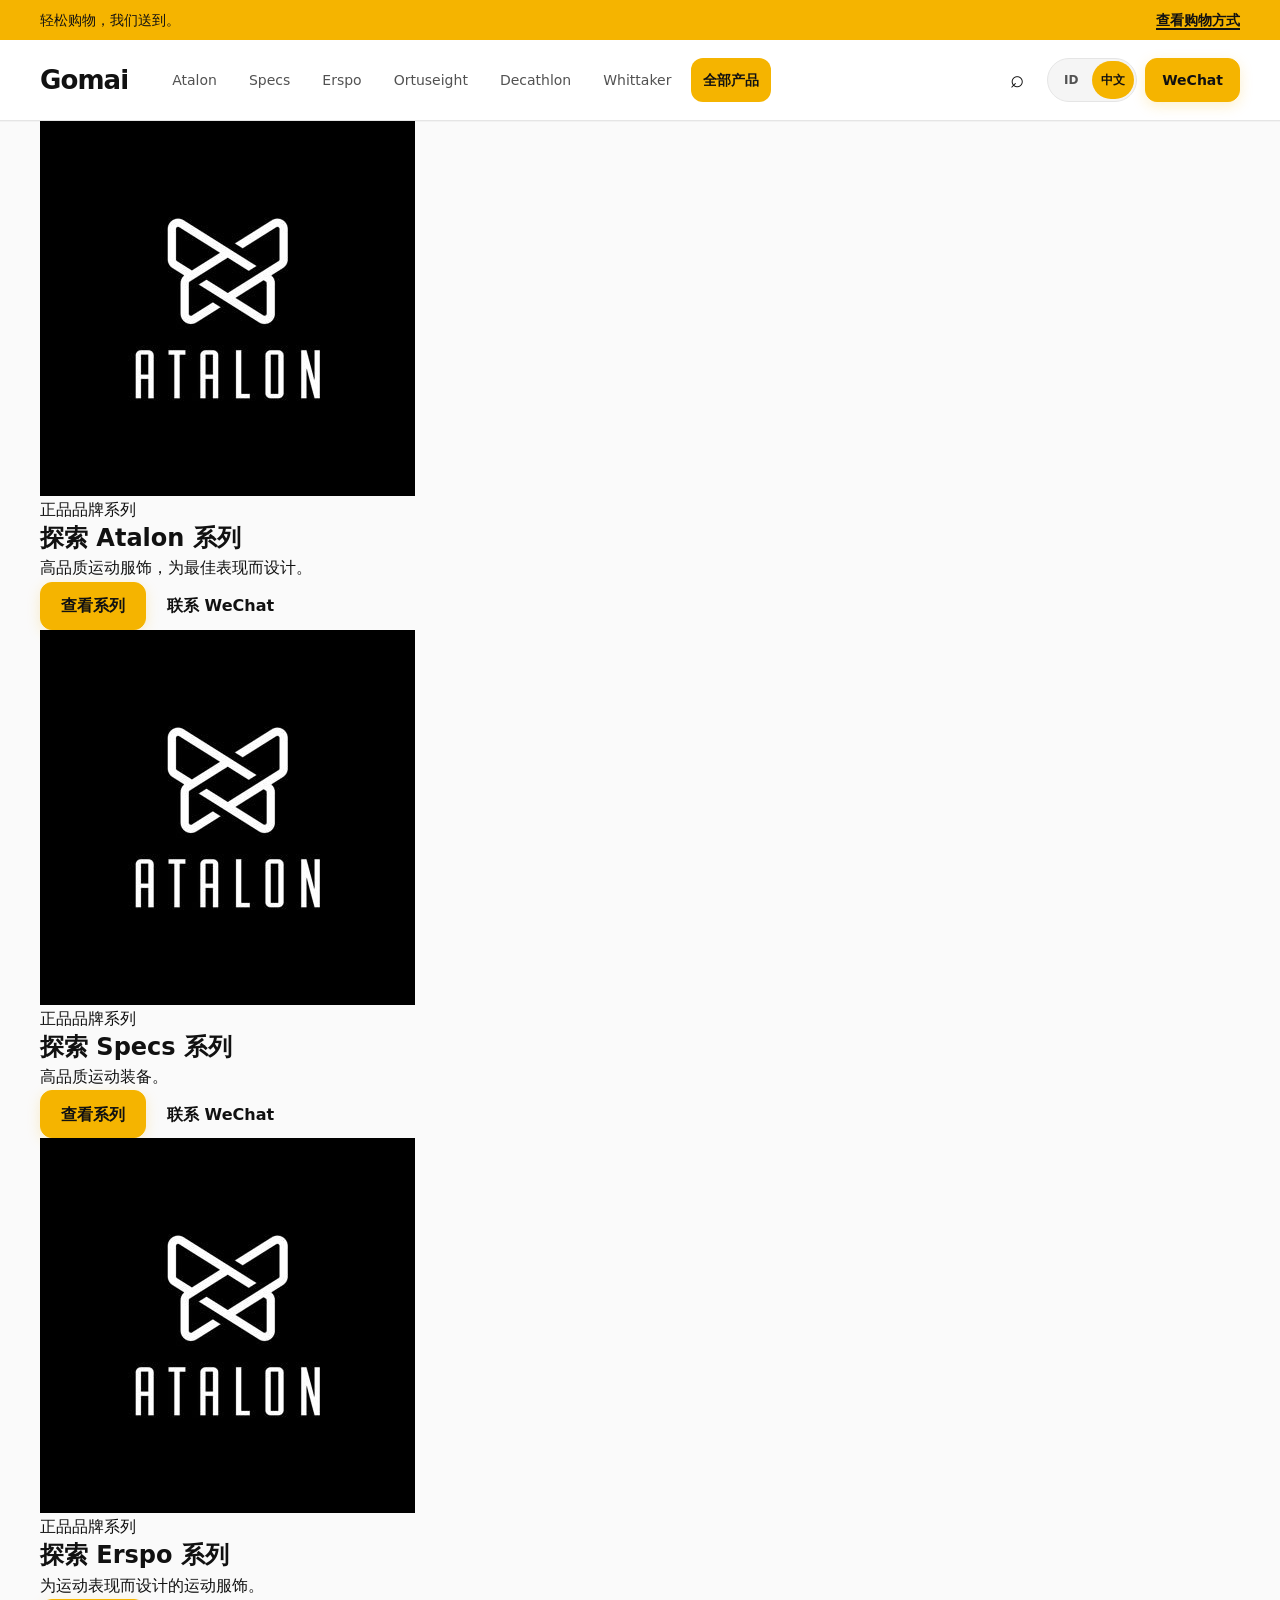
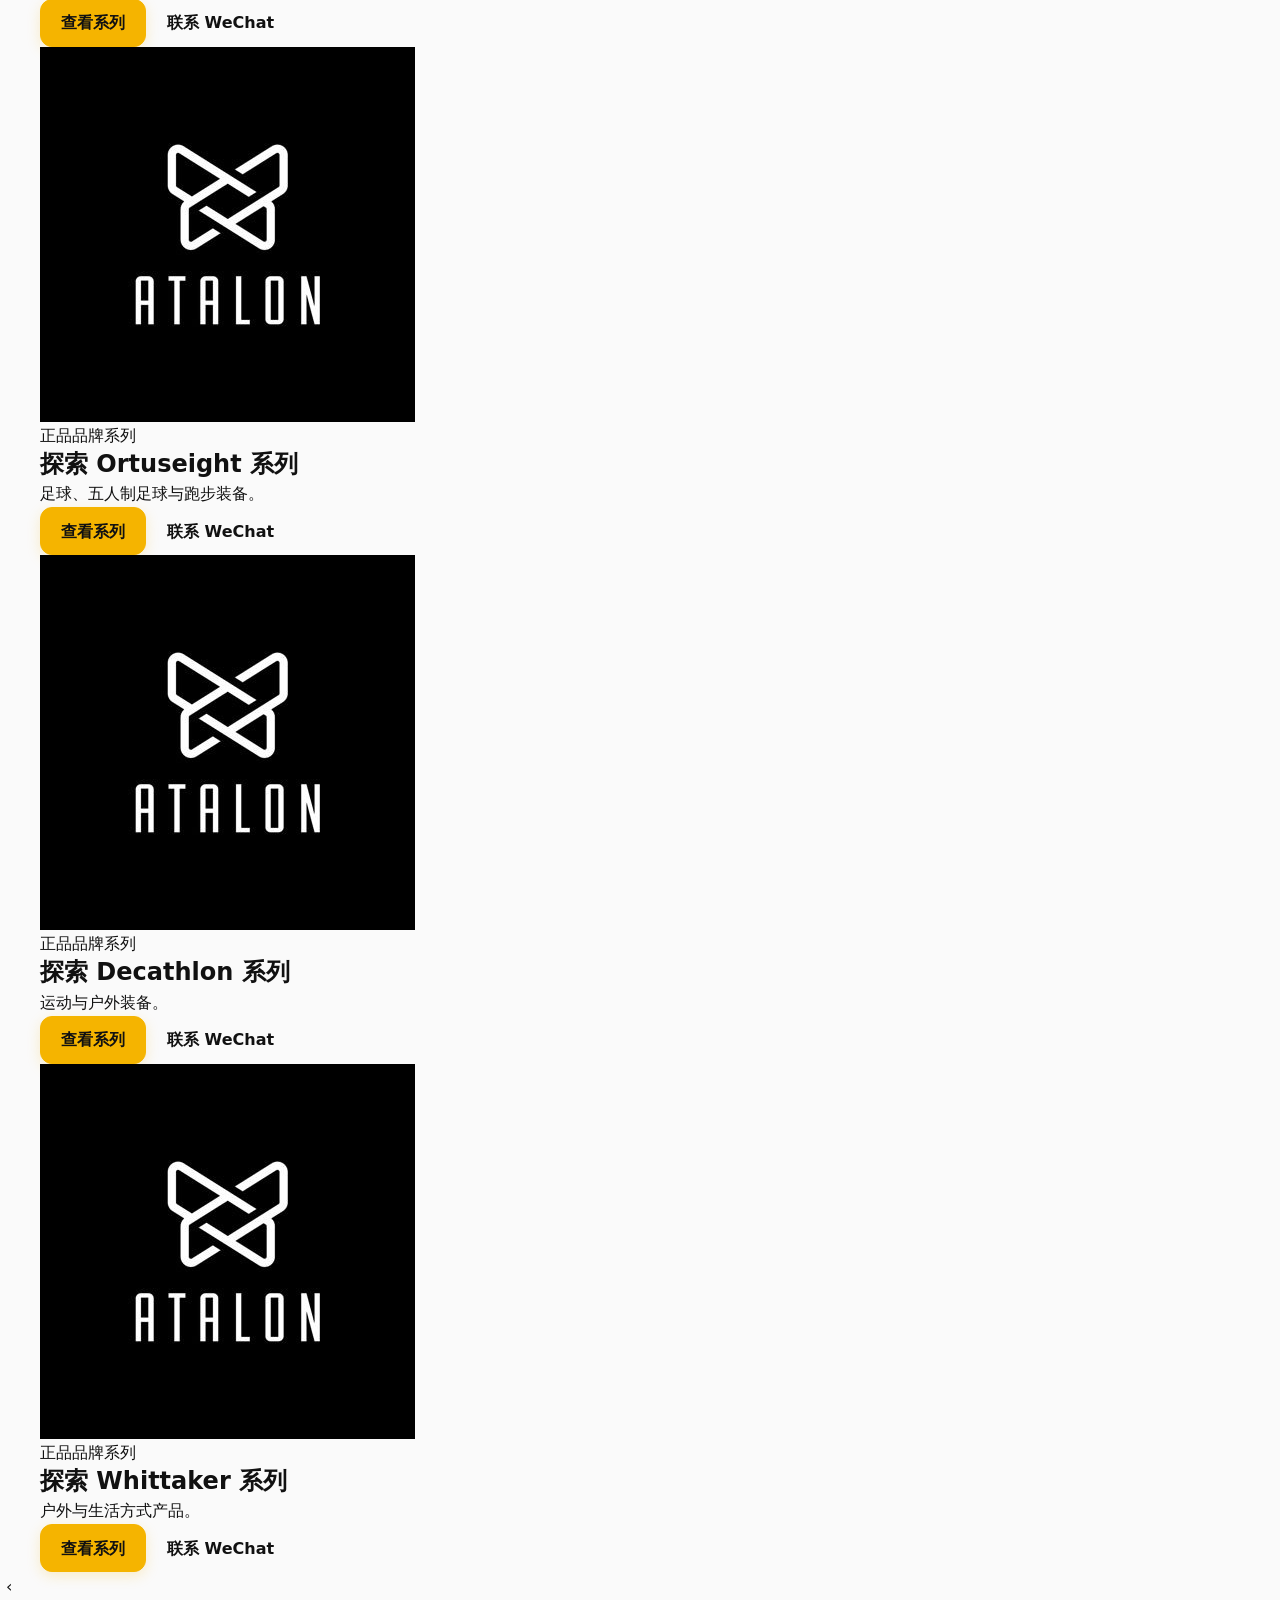
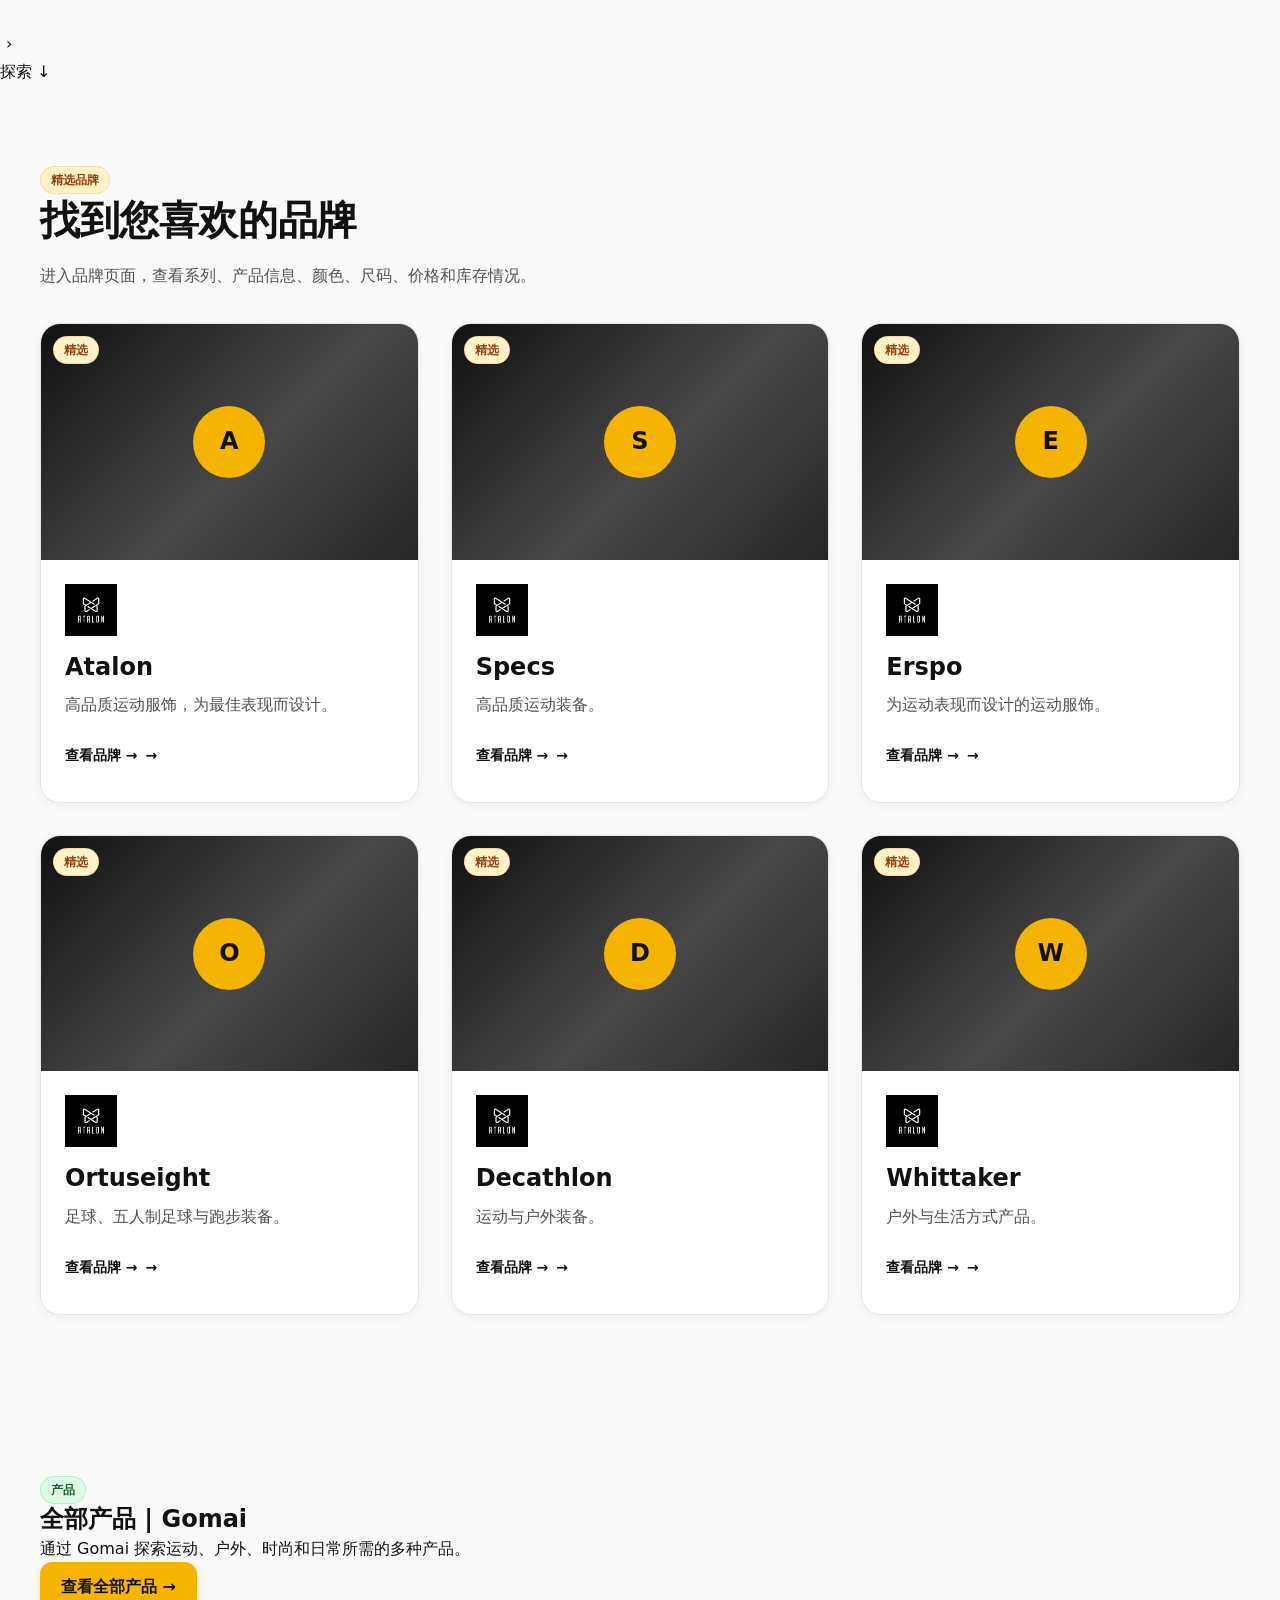
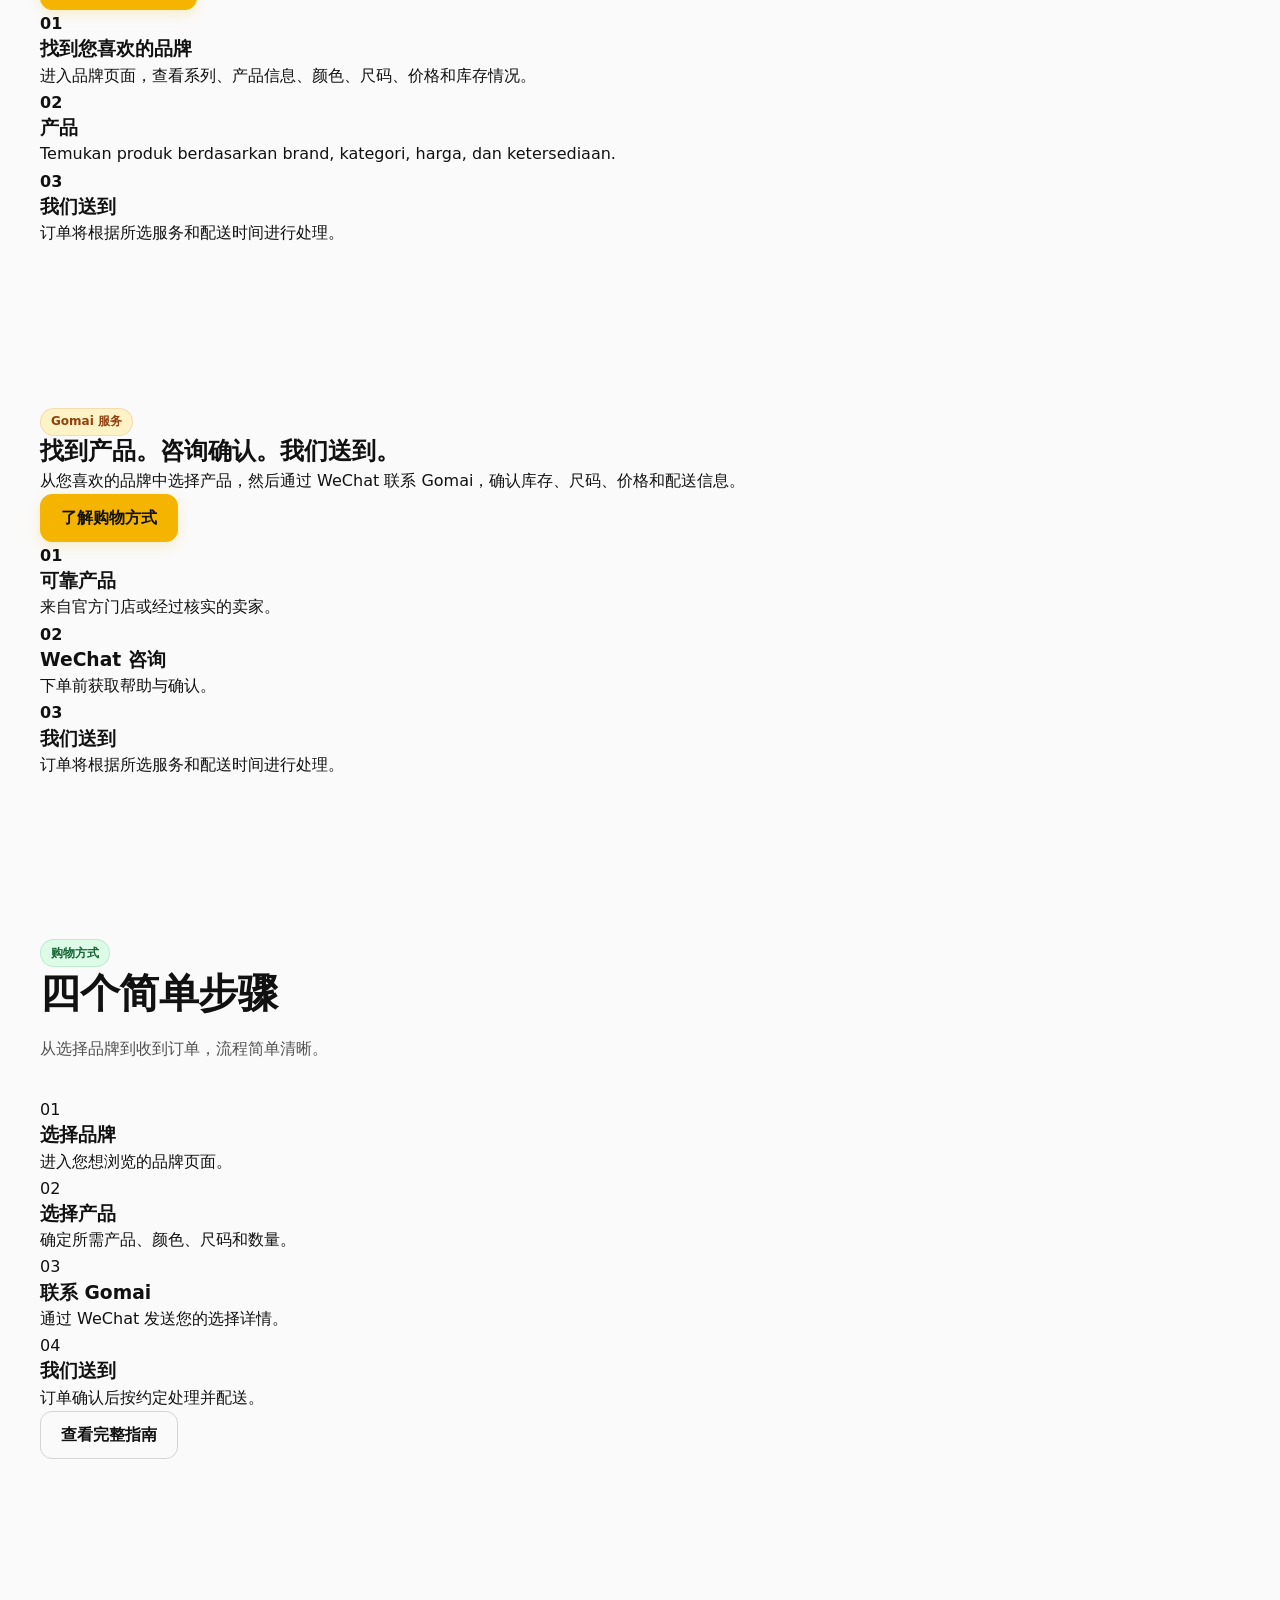
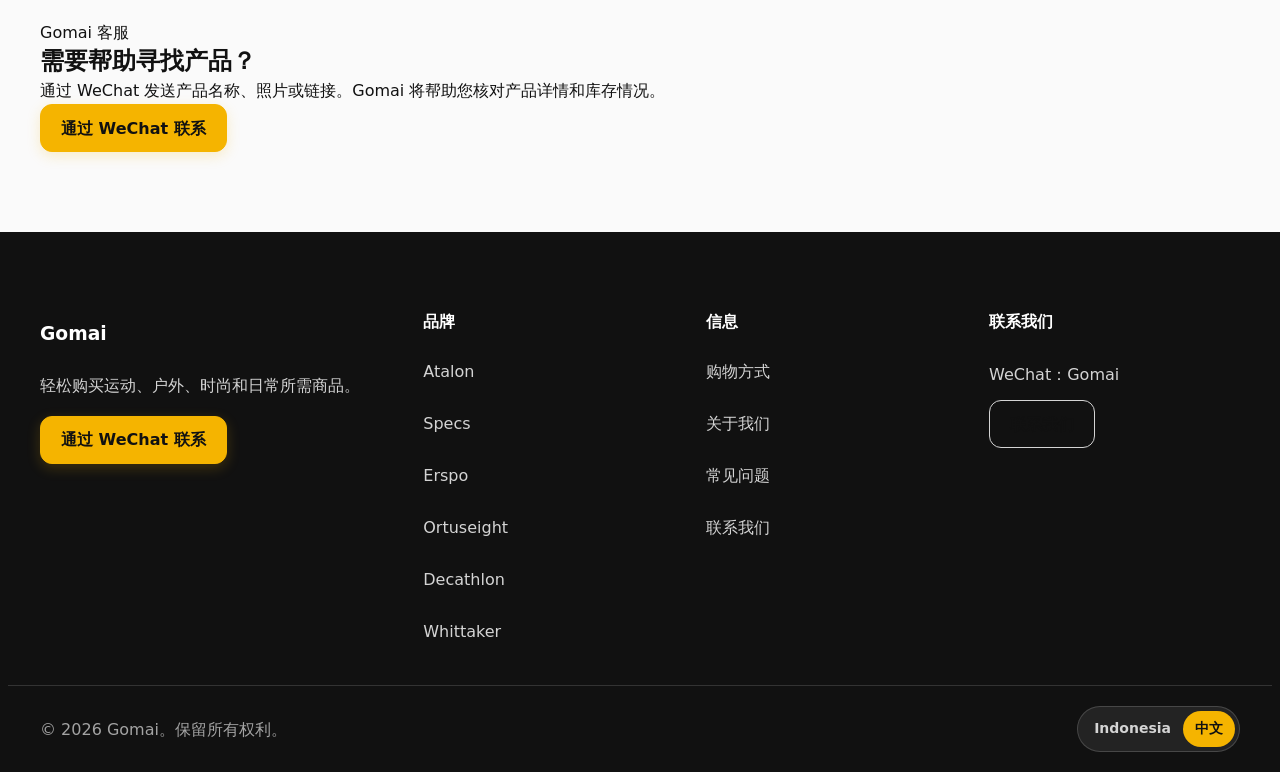
==== commit 613ea2d6: "audit" ====
--- a/index.html
+++ b/index.html
@@ -9,11 +9,12 @@
         content="width=device-width, initial-scale=1.0"
     >
 
-    <title>Gomai — Belanja Mudah, Kami Antar</title>
+    <title>Gomai — Belanja mudah kami antar</title>
 
     <meta
+        id="page-description"
         name="description"
-        content="Jelajahi berbagai brand olahraga, outdoor, fashion, dan kebutuhan harian melalui Gomai."
+        content="Jelajahi berbagai brand dan produk pilihan melalui Gomai. Belanja mudah, kami antar."
     >
 
     <link
@@ -22,742 +23,713 @@
     >
 </head>
 
-<body>
-
-<!-- ==================================================
-     HEADER
-================================================== -->
-
-<header class="header">
-
-    <div class="container header-inner">
-
-        <a
-            href="index.html"
-            class="logo"
-            aria-label="Gomai Beranda"
+<body data-page="home">
+
+    <!-- ==================================================
+         SHARED HEADER
+
+         HeaderComponent memiliki ownership penuh atas:
+         - promo bar
+         - logo
+         - navigasi brand
+         - pencarian
+         - language switcher
+         - mobile navigation
+         - tombol WeChat
+
+         Tidak ada brand/navigation hardcoded di index.html.
+    ================================================== -->
+
+    <header id="site-header"></header>
+
+
+    <!-- ==================================================
+         MAIN CONTENT
+    ================================================== -->
+
+    <main>
+
+
+        <!-- ==============================================
+             DYNAMIC BRAND HERO
+
+             Seluruh slide dibuat oleh HomeController
+             dari BrandsModel.
+
+             HTML hanya menyediakan:
+             - hero root
+             - controls
+             - dots
+             - previous / next
+        =============================================== -->
+
+        <section
+            class="home-hero"
+            id="home-hero"
+            aria-label="Brand unggulan"
+            data-lang-aria-label="hero.sectionLabel"
         >
-            <strong class="logo-text">
-                Gomai
-            </strong>
-        </a>
-
-        <form
-            class="search-box"
-            id="search-form"
-            role="search"
-        >
-            <input
-                id="search-input"
-                type="search"
-                autocomplete="off"
-                data-lang-placeholder="search_placeholder"
-                placeholder="Cari produk atau brand..."
-                aria-label="Cari produk atau brand"
+
+            <!-- HERO NAVIGATION -->
+
+            <div
+                class="home-hero-controls"
+                aria-label="Navigasi brand unggulan"
             >
 
-            <button
-                type="submit"
-                aria-label="Cari"
-            >
-                🔍
-            </button>
-        </form>
-
-        <div class="header-actions">
-
-            <div
-                class="language-switch"
-                aria-label="Pilih bahasa"
-            >
                 <button
                     type="button"
-                    data-language="id"
+                    class="home-hero-arrow"
+                    id="hero-previous"
+                    aria-label="Brand sebelumnya"
+                    data-lang-aria-label="hero.previousBrand"
                 >
-                    ID
+                    ‹
                 </button>
+
+
+                <div
+                    class="home-hero-dots"
+                    id="home-hero-dots"
+                    aria-label="Pilih hero brand"
+                    data-lang-aria-label="hero.chooseBrand"
+                ></div>
+
 
                 <button
                     type="button"
-                    data-language="zh"
+                    class="home-hero-arrow"
+                    id="hero-next"
+                    aria-label="Brand berikutnya"
+                    data-lang-aria-label="hero.nextBrand"
                 >
-                    中文
+                    ›
                 </button>
+
             </div>
 
+
+            <!-- HERO SCROLL LINK -->
+
             <a
-                href="#wechat"
-                class="btn btn-primary"
+                href="#brands"
+                class="home-hero-scroll"
+                aria-label="Lanjut ke daftar brand"
+                data-lang-aria-label="hero.scrollLabel"
             >
-                WeChat
+
+                <span data-lang="hero.explore">
+                    Jelajahi
+                </span>
+
+                <span aria-hidden="true">
+                    ↓
+                </span>
+
             </a>
 
-        </div>
-
-    </div>
-
-</header>
-
-
-<!-- ==================================================
-     MAIN CONTENT
-================================================== -->
-
-<main>
-
-
-    <!-- ==============================================
-         HERO
-    =============================================== -->
-
-    <section class="hero">
-
-        <div class="container hero-grid">
-
-            <div class="hero-content">
-
-                <span class="badge badge-warning">
-                    Original Brand Collection
-                </span>
-
-                <h1 data-lang="hero_title">
-                    Belanja Mudah, Kami Antar.
-                </h1>
-
-                <p data-lang="hero_description">
-                    Jelajahi berbagai brand olahraga, outdoor,
-                    fashion, dan kebutuhan harian dalam satu tempat.
-                </p>
-
-                <div class="hero-actions">
-
-                    <a
-                        href="#brands"
-                        class="btn btn-primary"
+
+            <!-- NO-JAVASCRIPT FALLBACK -->
+
+            <noscript>
+
+                <div class="container">
+
+                    <div class="empty-state">
+
+                        <h1>
+                            Gomai
+                        </h1>
+
+                        <p>
+                            Aktifkan JavaScript untuk melihat
+                            koleksi brand Gomai.
+                        </p>
+
+                    </div>
+
+                </div>
+
+            </noscript>
+
+        </section>
+
+
+        <!-- ==============================================
+             BRAND DIRECTORY
+
+             Brand sepenuhnya data-driven.
+             HomeController mengisi #brand-grid dari
+             BrandsModel / data brand.
+
+             Menambah brand tidak membutuhkan perubahan HTML.
+        =============================================== -->
+
+        <section
+            class="section home-brand-introduction"
+            id="brands"
+        >
+
+            <div class="container">
+
+                <div class="section-title home-section-title">
+
+                    <span
+                        class="badge badge-warning"
+                        data-lang="brands.badge"
                     >
-                        Jelajahi Brand
-                    </a>
-
-                    <a
-                        href="#wechat"
-                        class="btn btn-outline"
+                        Brand Pilihan
+                    </span>
+
+                    <h2 data-lang="brands.title">
+                        Temukan Brand Favorit Anda
+                    </h2>
+
+                    <p data-lang="brands.description">
+                        Masuk ke halaman brand untuk melihat
+                        koleksi, informasi produk, pilihan warna,
+                        ukuran, harga, dan ketersediaan.
+                    </p>
+
+                </div>
+
+
+                <div
+                    id="brand-grid"
+                    class="brand-grid"
+                    aria-live="polite"
+                    aria-busy="true"
+                >
+
+                    <div class="empty-state">
+
+                        <p data-lang="brands.loading">
+                            Memuat brand...
+                        </p>
+
+                    </div>
+
+                </div>
+
+            </div>
+
+        </section>
+
+
+        <!-- ==============================================
+             ALL PRODUCTS CTA
+
+             Tidak ada produk atau kategori hardcoded.
+             Seluruh katalog berada di products.html.
+        =============================================== -->
+
+        <section class="section home-products-entry">
+
+            <div class="container">
+
+                <div class="home-service-banner">
+
+                    <div class="home-service-banner-copy">
+
+                        <span
+                            class="badge badge-success"
+                            data-lang="common.products"
+                        >
+                            Produk
+                        </span>
+
+                        <h2 data-lang="productsPage.meta.title">
+                            Semua Produk
+                        </h2>
+
+                        <p data-lang="productsPage.meta.description">
+                            Jelajahi seluruh produk yang tersedia
+                            melalui Gomai dan gunakan filter untuk
+                            menemukan kebutuhan Anda.
+                        </p>
+
+                        <a
+                            href="pages/products.html"
+                            class="btn btn-primary"
+                            data-route="products"
+                            data-lang="categories.viewAllProducts"
+                        >
+                            Lihat Semua Produk
+                        </a>
+
+                    </div>
+
+
+                    <div class="home-service-points">
+
+                        <article>
+
+                            <strong>
+                                01
+                            </strong>
+
+                            <div>
+
+                                <h3 data-lang="brands.title">
+                                    Pilih Brand
+                                </h3>
+
+                                <p data-lang="brands.description">
+                                    Jelajahi koleksi dari brand
+                                    yang tersedia melalui Gomai.
+                                </p>
+
+                            </div>
+
+                        </article>
+
+
+                        <article>
+
+                            <strong>
+                                02
+                            </strong>
+
+                            <div>
+
+                                <h3 data-lang="common.products">
+                                    Pilih Produk
+                                </h3>
+
+                                <p>
+                                    Temukan produk berdasarkan
+                                    brand, kategori, harga,
+                                    dan ketersediaan.
+                                </p>
+
+                            </div>
+
+                        </article>
+
+
+                        <article>
+
+                            <strong>
+                                03
+                            </strong>
+
+                            <div>
+
+                                <h3 data-lang="services.delivery.title">
+                                    Kami Antar
+                                </h3>
+
+                                <p data-lang="services.delivery.description">
+                                    Pesanan diproses sesuai layanan
+                                    dan jadwal pengantaran.
+                                </p>
+
+                            </div>
+
+                        </article>
+
+                    </div>
+
+                </div>
+
+            </div>
+
+        </section>
+
+
+        <!-- ==============================================
+             GOMAI SERVICE
+        =============================================== -->
+
+        <section class="section home-service-banner-section">
+
+            <div class="container">
+
+                <div class="home-service-banner">
+
+                    <div class="home-service-banner-copy">
+
+                        <span
+                            class="badge badge-warning"
+                            data-lang="services.badge"
+                        >
+                            Layanan Gomai
+                        </span>
+
+                        <h2 data-lang="services.title">
+                            Temukan Produk. Konsultasikan. Kami Antar.
+                        </h2>
+
+                        <p data-lang="services.description">
+                            Pilih produk dari brand favorit Anda,
+                            kemudian hubungi Gomai melalui WeChat
+                            untuk memeriksa stok, ukuran, harga,
+                            dan pengantaran.
+                        </p>
+
+                        <a
+                            href="#how-to-buy"
+                            class="btn btn-primary"
+                            data-lang="services.button"
+                        >
+                            Pelajari Cara Belanja
+                        </a>
+
+                    </div>
+
+
+                    <div class="home-service-points">
+
+
+                        <!-- SERVICE 1 -->
+
+                        <article>
+
+                            <strong>
+                                01
+                            </strong>
+
+                            <div>
+
+                                <h3 data-lang="services.trustedProducts.title">
+                                    Produk Terpercaya
+                                </h3>
+
+                                <p data-lang="services.trustedProducts.description">
+                                    Bersumber dari toko atau
+                                    penjual yang telah diperiksa.
+                                </p>
+
+                            </div>
+
+                        </article>
+
+
+                        <!-- SERVICE 2 -->
+
+                        <article>
+
+                            <strong>
+                                02
+                            </strong>
+
+                            <div>
+
+                                <h3 data-lang="services.wechatConsultation.title">
+                                    Konsultasi WeChat
+                                </h3>
+
+                                <p data-lang="services.wechatConsultation.description">
+                                    Dapatkan bantuan sebelum
+                                    melakukan pemesanan.
+                                </p>
+
+                            </div>
+
+                        </article>
+
+
+                        <!-- SERVICE 3 -->
+
+                        <article>
+
+                            <strong>
+                                03
+                            </strong>
+
+                            <div>
+
+                                <h3 data-lang="services.delivery.title">
+                                    Kami Antar
+                                </h3>
+
+                                <p data-lang="services.delivery.description">
+                                    Pesanan diproses sesuai layanan
+                                    dan jadwal pengantaran.
+                                </p>
+
+                            </div>
+
+                        </article>
+
+                    </div>
+
+                </div>
+
+            </div>
+
+        </section>
+
+
+        <!-- ==============================================
+             HOW TO BUY
+        =============================================== -->
+
+        <section
+            class="section home-how-to-buy"
+            id="how-to-buy"
+        >
+
+            <div class="container">
+
+                <div class="section-title">
+
+                    <span
+                        class="badge badge-success"
+                        data-lang="shopping.badge"
                     >
-                        Hubungi WeChat
-                    </a>
-
-                </div>
-
-            </div>
-
-            <div class="hero-image">
-
-                <img
-                    src="assets/brands/atalon/hero.webp"
-                    alt="Koleksi brand pilihan di Gomai"
-                >
-
-            </div>
-
-        </div>
-
-    </section>
-
-
-    <!-- ==============================================
-         BRAND SECTION
-    =============================================== -->
-
-    <section
-        class="section"
-        id="brands"
-    >
-
-        <div class="container">
-
-            <div class="section-title">
-
-                <span class="badge badge-warning">
-                    Brand Pilihan
-                </span>
-
-                <h2>
-                    Pilih Brand Favorit Anda
-                </h2>
-
-                <p>
-                    Jelajahi koleksi original dari berbagai brand
-                    terpercaya yang tersedia melalui Gomai.
-                </p>
-
-            </div>
-
-            <div
-                id="brand-grid"
-                class="brand-grid"
-                aria-live="polite"
-            >
-                <div class="empty-state">
-                    <p>
-                        Memuat brand...
+                        Cara Belanja
+                    </span>
+
+                    <h2 data-lang="shopping.title">
+                        Empat Langkah Sederhana
+                    </h2>
+
+                    <p data-lang="shopping.description">
+                        Mulai dari memilih brand hingga menerima
+                        pesanan Anda.
                     </p>
-                </div>
-            </div>
-
-        </div>
-
-    </section>
-
-
-    <!-- ==============================================
-         CATEGORY SECTION
-    =============================================== -->
-
-    <section class="section">
-
-        <div class="container">
-
-            <div class="section-title">
-
-                <h2 data-lang="categories_title">
-                    Jelajahi Kategori
-                </h2>
-
-                <p data-lang="categories_description">
-                    Temukan kebutuhan Anda berdasarkan aktivitas
-                    dan jenis produk.
-                </p>
-
-            </div>
-
-            <div class="grid grid-4">
-
-                <a
-                    class="card category-card"
-                    href="pages/products.html?category=running"
-                >
-                    <div class="category-icon">
-                        🏃
-                    </div>
-
-                    <h3>
-                        Running
-                    </h3>
-                </a>
-
-                <a
-                    class="card category-card"
-                    href="pages/products.html?category=football"
-                >
-                    <div class="category-icon">
-                        ⚽
-                    </div>
-
-                    <h3>
-                        Football
-                    </h3>
-                </a>
-
-                <a
-                    class="card category-card"
-                    href="pages/products.html?category=futsal"
-                >
-                    <div class="category-icon">
-                        🥅
-                    </div>
-
-                    <h3>
-                        Futsal
-                    </h3>
-                </a>
-
-                <a
-                    class="card category-card"
-                    href="pages/products.html?category=fashion"
-                >
-                    <div class="category-icon">
-                        👕
-                    </div>
-
-                    <h3>
-                        Apparel
-                    </h3>
-                </a>
-
-                <a
-                    class="card category-card"
-                    href="pages/products.html?category=outdoor"
-                >
-                    <div class="category-icon">
-                        ⛺
-                    </div>
-
-                    <h3>
-                        Outdoor
-                    </h3>
-                </a>
-
-                <a
-                    class="card category-card"
-                    href="pages/products.html?category=safety"
-                >
-                    <div class="category-icon">
-                        ⛑️
-                    </div>
-
-                    <h3>
-                        Safety
-                    </h3>
-                </a>
-
-                <a
-                    class="card category-card"
-                    href="pages/products.html?category=fresh-market"
-                >
-                    <div class="category-icon">
-                        🥬
-                    </div>
-
-                    <h3>
-                        Fresh Market
-                    </h3>
-                </a>
-
-                <a
-                    class="card category-card"
-                    href="pages/products.html"
-                >
-                    <div class="category-icon">
-                        🛍️
-                    </div>
-
-                    <h3>
-                        Semua Produk
-                    </h3>
-                </a>
-
-            </div>
-
-        </div>
-
-    </section>
-
-
-    <!-- ==============================================
-         WHY GOMAI
-    =============================================== -->
-
-    <section class="section why-gomai">
-
-        <div class="container">
-
-            <div class="section-title">
-
-                <span class="badge badge-success">
-                    Kenapa Gomai
-                </span>
-
-                <h2>
-                    Belanja Lebih Mudah dan Nyaman
-                </h2>
-
-                <p>
-                    Gomai membantu Anda menemukan produk terpercaya
-                    dengan proses pemesanan yang sederhana.
-                </p>
-
-            </div>
-
-            <div class="grid grid-4">
-
-                <article class="card service-card">
-
-                    <div class="category-icon">
-                        ✓
-                    </div>
-
-                    <h3>
-                        Produk Original
-                    </h3>
-
-                    <p>
-                        Produk dibeli melalui toko resmi atau sumber
-                        terpercaya.
-                    </p>
-
-                </article>
-
-                <article class="card service-card">
-
-                    <div class="category-icon">
-                        🏷️
-                    </div>
-
-                    <h3>
-                        Brand Terpercaya
-                    </h3>
-
-                    <p>
-                        Jelajahi berbagai brand olahraga, outdoor,
-                        dan lifestyle pilihan.
-                    </p>
-
-                </article>
-
-                <article class="card service-card">
-
-                    <div class="category-icon">
-                        💬
-                    </div>
-
-                    <h3>
-                        Layanan WeChat
-                    </h3>
-
-                    <p>
-                        Hubungi Gomai melalui WeChat untuk konsultasi
-                        dan pemesanan.
-                    </p>
-
-                </article>
-
-                <article class="card service-card">
-
-                    <div class="category-icon">
-                        🚚
-                    </div>
-
-                    <h3>
-                        Kami Antar
-                    </h3>
-
-                    <p>
-                        Pesanan diproses dan dikirim sesuai layanan
-                        serta jadwal yang dipilih.
-                    </p>
-
-                </article>
-
-            </div>
-
-        </div>
-
-    </section>
-
-
-    <!-- ==============================================
-         HOW TO BUY
-    =============================================== -->
-
-    <section class="section">
-
-        <div class="container">
-
-            <div class="section-title">
-
-                <h2 data-lang="how_to_buy_title">
-                    Cara Belanja
-                </h2>
-
-                <p data-lang="how_to_buy_description">
-                    Empat langkah sederhana dari memilih brand
-                    hingga menerima pesanan.
-                </p>
-
-            </div>
-
-            <div class="grid grid-4">
-
-                <article class="card step-card">
-
-                    <span class="badge badge-warning">
-                        1
-                    </span>
-
-                    <h3>
-                        Pilih Brand
-                    </h3>
-
-                    <p>
-                        Pilih brand yang ingin Anda jelajahi.
-                    </p>
-
-                </article>
-
-                <article class="card step-card">
-
-                    <span class="badge badge-warning">
-                        2
-                    </span>
-
-                    <h3 data-lang="step_1_title">
-                        Pilih Produk
-                    </h3>
-
-                    <p data-lang="step_1_description">
-                        Pilih produk, warna, ukuran, dan jumlah
-                        yang diinginkan.
-                    </p>
-
-                </article>
-
-                <article class="card step-card">
-
-                    <span class="badge badge-warning">
-                        3
-                    </span>
-
-                    <h3 data-lang="step_2_title">
-                        Hubungi Gomai
-                    </h3>
-
-                    <p data-lang="step_2_description">
-                        Kirim detail produk melalui WeChat.
-                    </p>
-
-                </article>
-
-                <article class="card step-card">
-
-                    <span class="badge badge-warning">
-                        4
-                    </span>
-
-                    <h3 data-lang="step_4_title">
-                        Kami Antar
-                    </h3>
-
-                    <p data-lang="step_4_description">
-                        Pesanan diproses dan dikirim sesuai layanan
-                        yang dipilih.
-                    </p>
-
-                </article>
-
-            </div>
-
-        </div>
-
-    </section>
-
-
-    <!-- ==============================================
-         WECHAT CTA
-    =============================================== -->
-
-    <section class="section">
-
-        <div class="container">
-
-            <div class="card service-card wechat-cta">
-
-                <div>
-
-                    <span class="badge badge-success">
-                        Customer Service
-                    </span>
-
-                    <h2>
-                        Butuh Bantuan Memilih Produk?
-                    </h2>
-
-                    <p>
-                        Hubungi Gomai melalui WeChat untuk konsultasi,
-                        informasi stok, ukuran, harga, dan pengiriman.
-                    </p>
-
-                </div>
-
-                <a
-                    href="#wechat"
-                    class="btn btn-primary"
-                >
-                    Hubungi via WeChat
-                </a>
-
-            </div>
-
-        </div>
-
-    </section>
-
-
-</main>
-
-
-<!-- ==================================================
-     FOOTER
-================================================== -->
-
-<footer
-    class="footer"
-    id="wechat"
->
-
-    <div class="container footer-grid">
-
-        <div>
-
-            <h3>
-                Gomai
-            </h3>
-
-            <p>
-                Belanja mudah untuk kebutuhan olahraga,
-                outdoor, fashion, dan kebutuhan harian.
-            </p>
-
-        </div>
-
-        <div>
-
-            <h4>
-                Brand
-            </h4>
-
-            <ul>
-
-                <li>
-                    <a href="pages/brand.html?id=atalon">
-                        Atalon
-                    </a>
-                </li>
-
-                <li>
-                    <a href="pages/brand.html?id=specs">
-                        Specs
-                    </a>
-                </li>
-
-                <li>
-                    <a href="pages/brand.html?id=erspo">
-                        Erspo
-                    </a>
-                </li>
-
-                <li>
-                    <a href="pages/brand.html?id=ortuseight">
-                        Ortuseight
-                    </a>
-                </li>
-
-                <li>
-                    <a href="pages/brand.html?id=decathlon">
-                        Decathlon
-                    </a>
-                </li>
-
-                <li>
-                    <a href="pages/brand.html?id=whittaker">
-                        Whittaker
-                    </a>
-                </li>
-
-            </ul>
-
-        </div>
-
-        <div>
-
-            <h4 data-lang="nav_information">
-                Informasi
-            </h4>
-
-            <ul>
-
-                <li>
+
+                </div>
+
+
+                <div class="home-steps-grid">
+
+
+                    <!-- STEP 1 -->
+
+                    <article class="home-step">
+
+                        <span class="home-step-number">
+                            01
+                        </span>
+
+                        <h3 data-lang="shopping.step1.title">
+                            Pilih Brand
+                        </h3>
+
+                        <p data-lang="shopping.step1.description">
+                            Masuk ke halaman brand yang ingin
+                            Anda jelajahi.
+                        </p>
+
+                    </article>
+
+
+                    <!-- STEP 2 -->
+
+                    <article class="home-step">
+
+                        <span class="home-step-number">
+                            02
+                        </span>
+
+                        <h3 data-lang="shopping.step2.title">
+                            Pilih Produk
+                        </h3>
+
+                        <p data-lang="shopping.step2.description">
+                            Tentukan produk, warna, ukuran,
+                            dan jumlah yang dibutuhkan.
+                        </p>
+
+                    </article>
+
+
+                    <!-- STEP 3 -->
+
+                    <article class="home-step">
+
+                        <span class="home-step-number">
+                            03
+                        </span>
+
+                        <h3 data-lang="shopping.step3.title">
+                            Hubungi Gomai
+                        </h3>
+
+                        <p data-lang="shopping.step3.description">
+                            Kirim detail pilihan Anda melalui
+                            WeChat.
+                        </p>
+
+                    </article>
+
+
+                    <!-- STEP 4 -->
+
+                    <article class="home-step">
+
+                        <span class="home-step-number">
+                            04
+                        </span>
+
+                        <h3 data-lang="shopping.step4.title">
+                            Kami Antar
+                        </h3>
+
+                        <p data-lang="shopping.step4.description">
+                            Pesanan diproses dan dikirim sesuai
+                            kesepakatan.
+                        </p>
+
+                    </article>
+
+                </div>
+
+
+                <div class="section-footer">
+
                     <a
                         href="pages/how-to-buy.html"
-                        data-lang="nav_how_to_buy"
+                        class="btn btn-outline"
+                        data-route="howToBuy"
+                        data-lang="shopping.viewFullGuide"
                     >
-                        Cara Membeli
+                        Lihat Panduan Lengkap
                     </a>
-                </li>
-
-                <li>
+
+                </div>
+
+            </div>
+
+        </section>
+
+
+        <!-- ==============================================
+             WECHAT CTA
+
+             Ini sekaligus menjadi target #wechat untuk
+             HeaderComponent dan tombol hero.
+        =============================================== -->
+
+        <section
+            class="section home-wechat-section"
+            id="wechat"
+        >
+
+            <div class="container">
+
+                <div class="home-wechat-cta">
+
+                    <div>
+
+                        <span
+                            class="home-wechat-label"
+                            data-lang="wechat.label"
+                        >
+                            Layanan Pelanggan Gomai
+                        </span>
+
+                        <h2 data-lang="wechat.title">
+                            Butuh Bantuan Menemukan Produk?
+                        </h2>
+
+                        <p data-lang="wechat.description">
+                            Kirim nama, foto, atau tautan produk
+                            melalui WeChat. Gomai akan membantu
+                            memeriksa detail dan ketersediaannya.
+                        </p>
+
+                    </div>
+
+
                     <a
-                        href="pages/about.html"
-                        data-lang="nav_about"
+                        href="pages/contact.html"
+                        class="btn btn-primary"
+                        data-route="contact"
+                        data-lang="wechat.button"
                     >
-                        Tentang Kami
+                        Hubungi via WeChat
                     </a>
-                </li>
-
-                <li>
-                    <a
-                        href="pages/faq.html"
-                        data-lang="nav_faq"
-                    >
-                        FAQ
-                    </a>
-                </li>
-
-            </ul>
-
-        </div>
-
-        <div>
-
-            <h4 data-lang="nav_contact">
-                Kontak
-            </h4>
-
-            <p>
-                WeChat: Gomai
-            </p>
-
-            <a
-                href="pages/contact.html"
-                class="btn btn-outline"
-                data-lang="contact_us"
-            >
-                Hubungi Kami
-            </a>
-
-        </div>
-
-    </div>
-
-    <div class="container footer-bottom">
-
-        <p data-lang="copyright">
-            © 2026 Gomai. Semua Hak Dilindungi.
-        </p>
-
-        <div
-            class="language-switch"
-            aria-label="Pilih bahasa"
-        >
-            <button
-                type="button"
-                data-language="id"
-            >
-                Indonesia
-            </button>
-
-            <button
-                type="button"
-                data-language="zh"
-            >
-                中文
-            </button>
-        </div>
-
-    </div>
-
-</footer>
-
-
-<!-- ==================================================
-     JAVASCRIPT
-================================================== -->
-
-<script src="js/utils.js"></script>
-<script src="js/language.js"></script>
-<script src="js/products.js"></script>
-<script src="js/search.js"></script>
-<script src="js/home.js"></script>
-<script src="js/app.js"></script>
+
+                </div>
+
+            </div>
+
+        </section>
+
+    </main>
+
+
+    <!-- ==================================================
+         SHARED FOOTER
+
+         FooterComponent memiliki ownership penuh atas footer.
+    ================================================== -->
+
+    <footer id="site-footer"></footer>
+
+
+    <!-- ==================================================
+         JAVASCRIPT — GOMAI FRAMEWORK
+    ================================================== -->
+
+
+    <!-- ==================================================
+         1. FOUNDATION
+    ================================================== -->
+
+    <script src="js/config.js"></script>
+    <script src="js/core/utils.js"></script>
+    <script src="js/language.js"></script>
+
+
+    <!-- ==================================================
+         2. CORE FOUNDATION
+    ================================================== -->
+
+    <script src="js/core/component-core.js"></script>
+
+    <script src="js/core/model-registry.js"></script>
+    <script src="js/core/component-registry.js"></script>
+    <script src="js/core/controller-registry.js"></script>
+
+
+    <!-- ==================================================
+         3. MODELS
+    ================================================== -->
+
+    <script src="js/models/brands.js"></script>
+    <script src="js/models/products.js"></script>
+
+
+    <!-- ==================================================
+         4. COMPONENTS
+    ================================================== -->
+
+    <script src="js/components/loading.js"></script>
+    <script src="js/components/empty-state.js"></script>
+
+    <script src="js/components/product-card.js"></script>
+    <script src="js/components/brand-card.js"></script>
+    <script src="js/components/search-panel.js"></script>
+
+    <script src="js/components/header.js"></script>
+    <script src="js/components/footer.js"></script>
+
+
+    <!-- ==================================================
+         5. PAGE CONTROLLER
+    ================================================== -->
+
+    <script src="js/home.js"></script>
+
+
+    <!-- ==================================================
+         6. GOMAI CORE
+    ================================================== -->
+
+    <script src="js/core/gomai.js"></script>
+
+
+    <!-- ==================================================
+         7. APPLICATION BOOTSTRAPPER
+
+         app.js WAJIB MENJADI SCRIPT TERAKHIR.
+    ================================================== -->
+
+    <script src="js/app.js"></script>
 
 </body>
-
 </html>
--- a/css/styles.css
+++ b/css/styles.css
@@ -1,7 +1,43 @@
+/* ==========================================================
+   GOMAI GLOBAL STYLES
+   styles.css
+
+   File ini hanya memuat CSS global yang digunakan
+   oleh seluruh halaman.
+
+   CSS khusus halaman tidak dimuat di sini agar:
+   - halaman tidak mengunduh CSS yang tidak dibutuhkan;
+   - tampilan mobile lebih ringan;
+   - aturan antarhalaman tidak saling bertabrakan;
+   - error akibat file khusus halaman yang belum ada hilang.
+========================================================== */
+
+
+/* ==========================================================
+   DESIGN TOKENS
+========================================================== */
+
+@import url("variables.css");
+
+
+/* ==========================================================
+   GLOBAL FOUNDATION
+========================================================== */
+
 @import url("reset.css");
-@import url("variables.css");
 @import url("layout.css");
 @import url("components.css");
-@import url("product.css");
-@import url("responsive.css");
-@import url("home.css");+
+
+/* ==========================================================
+   SHARED HEADER AND SEARCH
+========================================================== */
+
+@import url("header.css");
+
+
+/* ==========================================================
+   GLOBAL RESPONSIVE ADJUSTMENTS
+========================================================== */
+
+@import url("responsive.css");
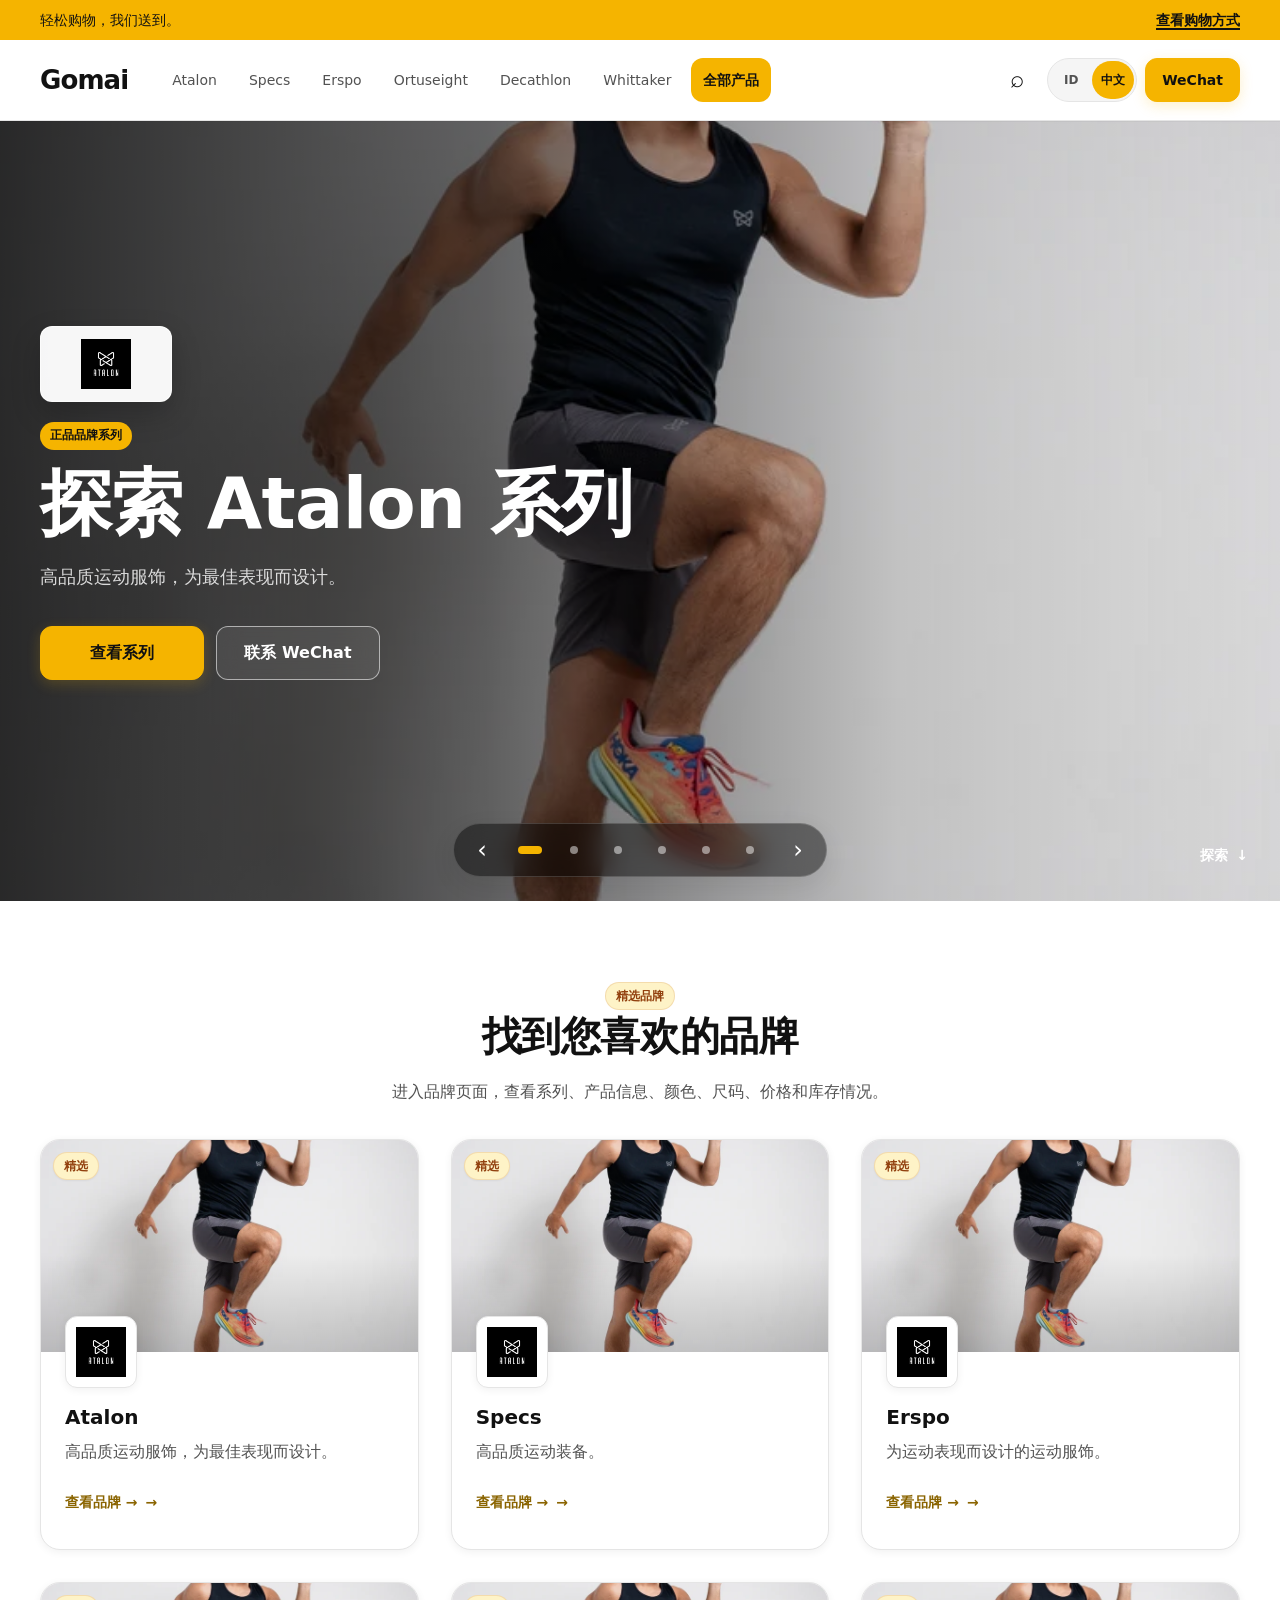
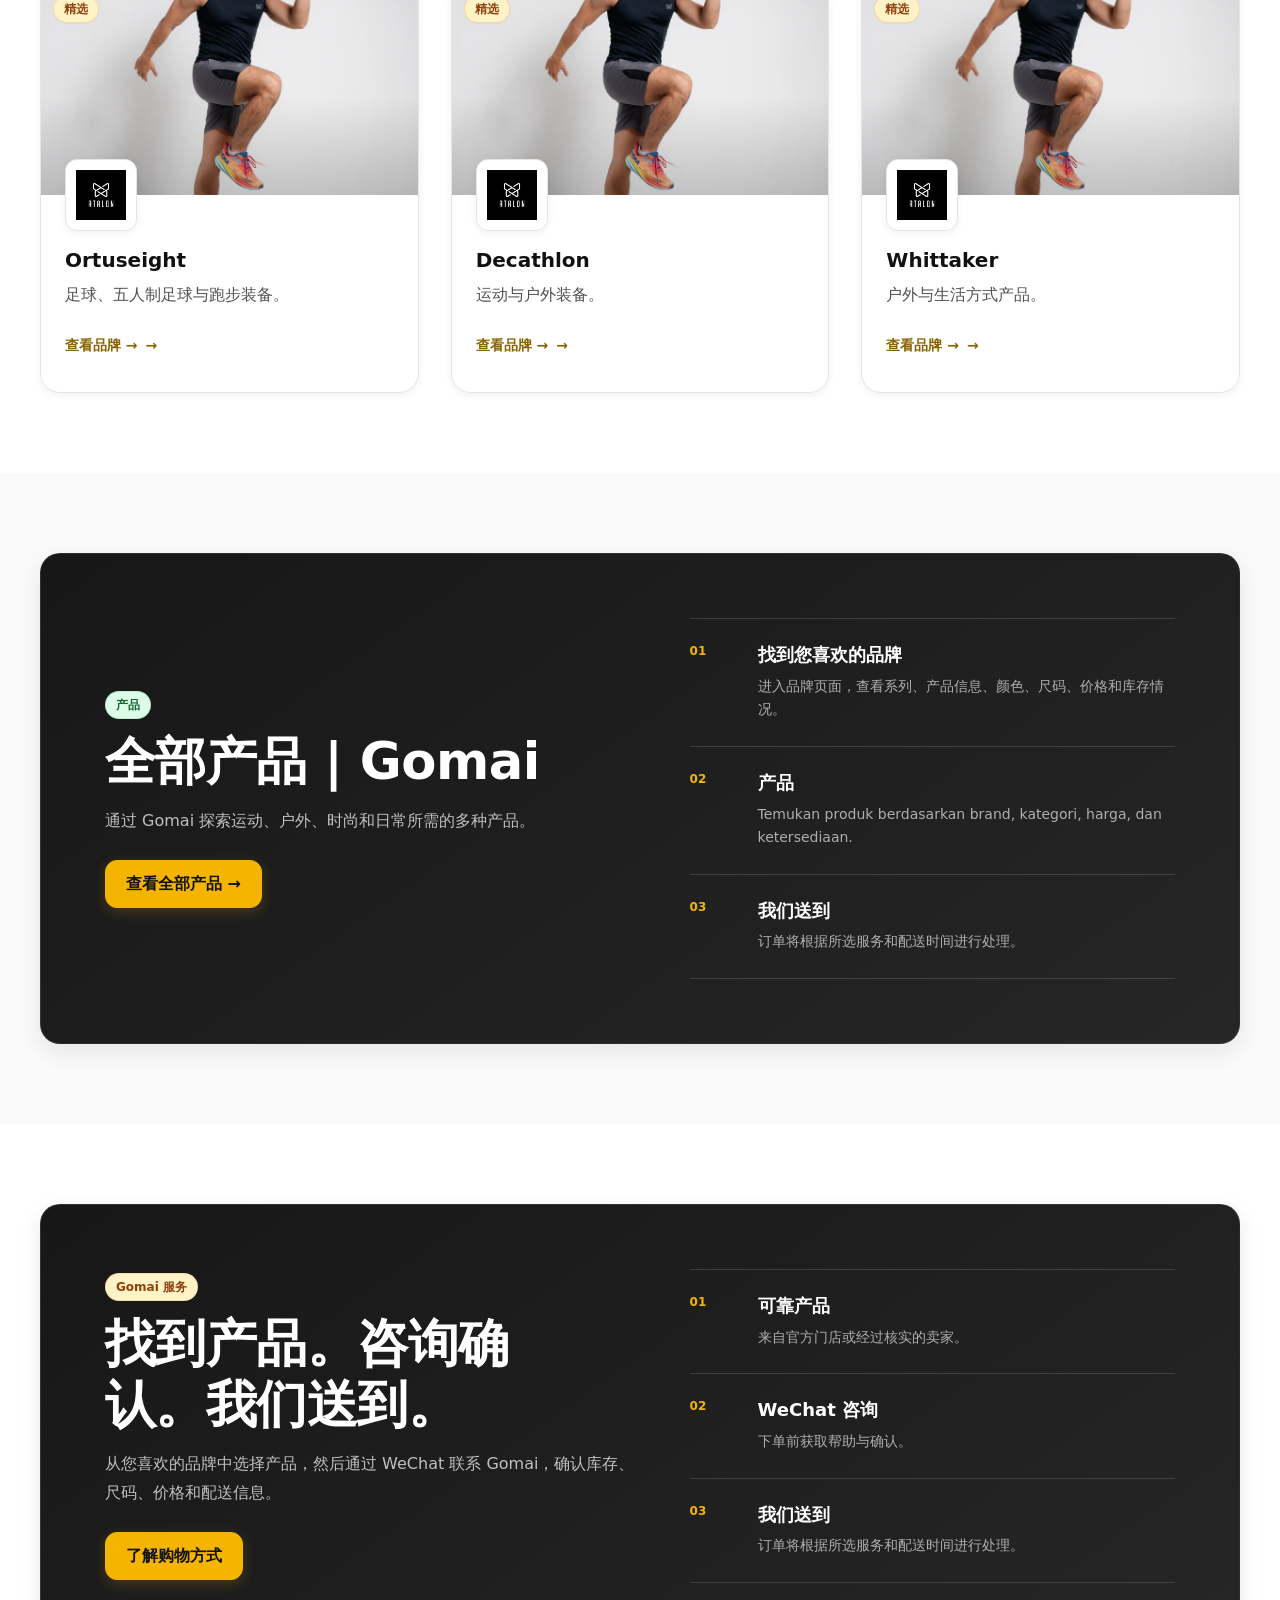
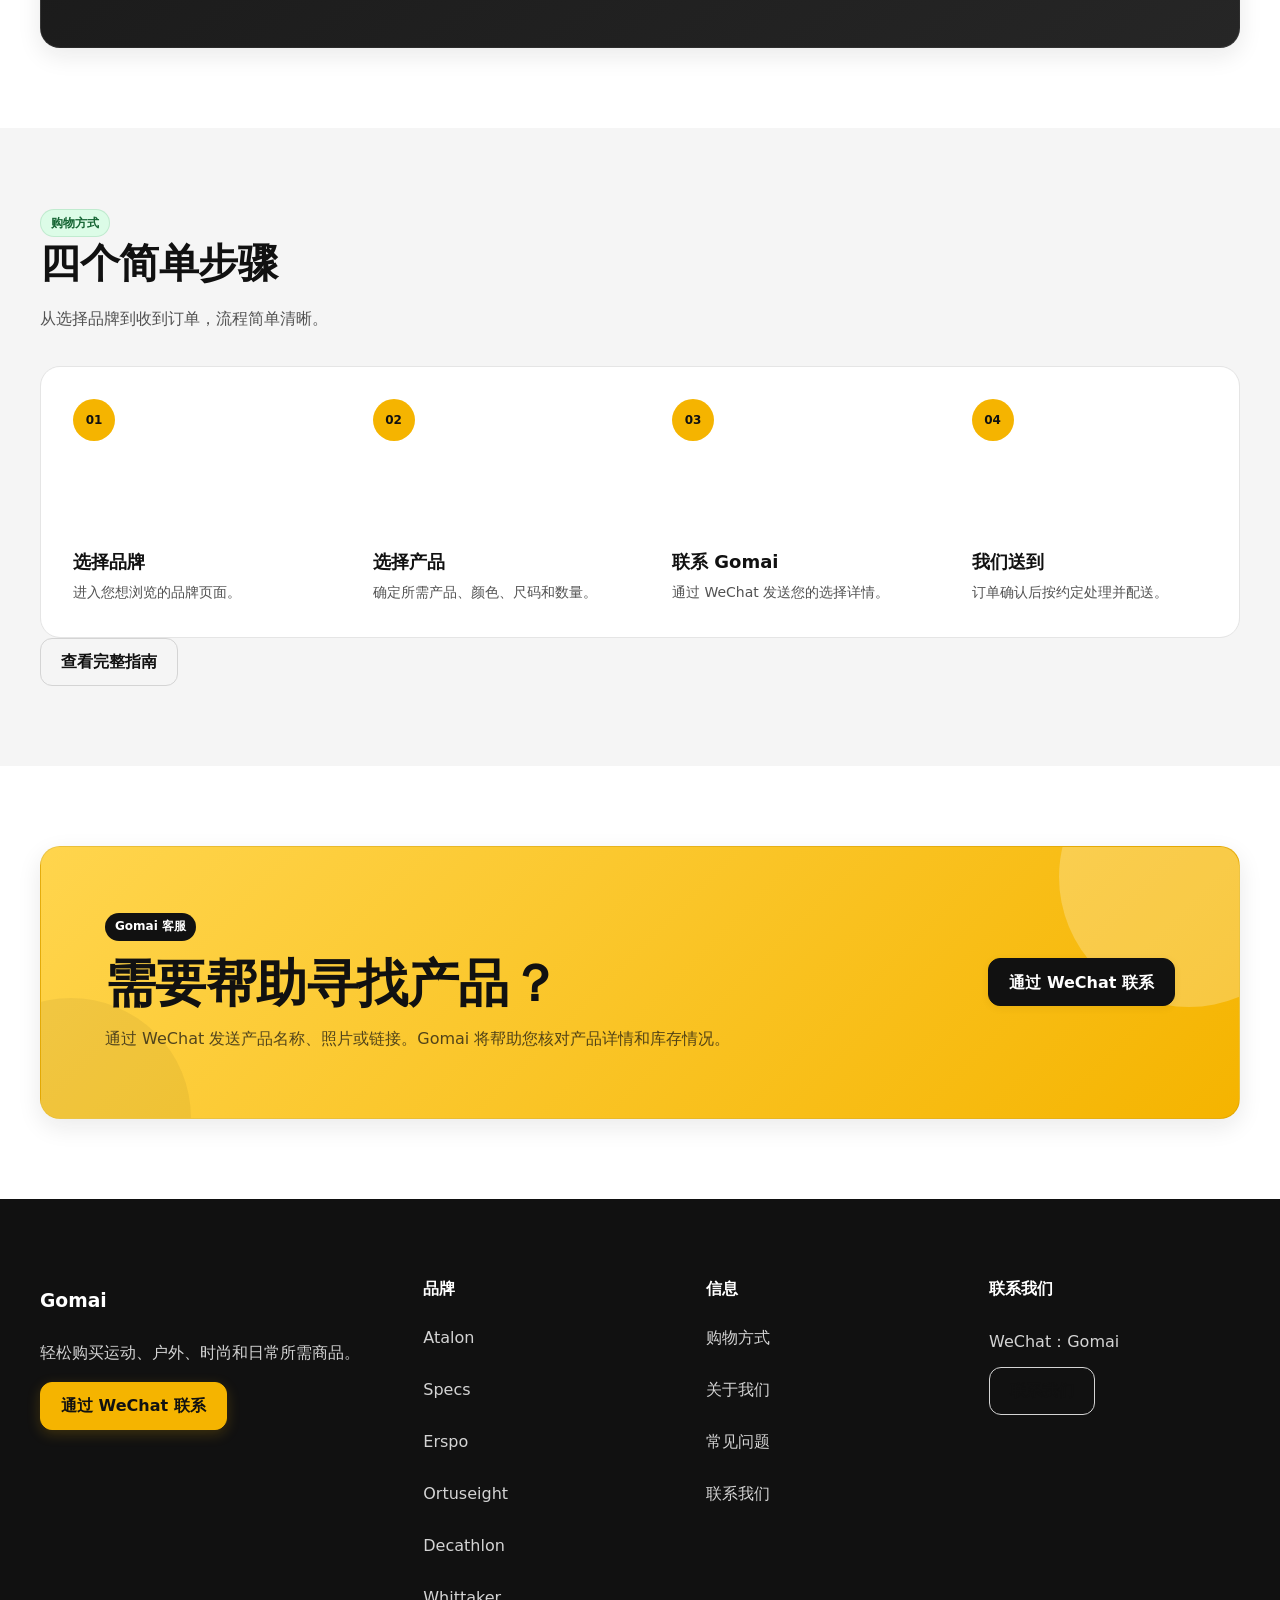
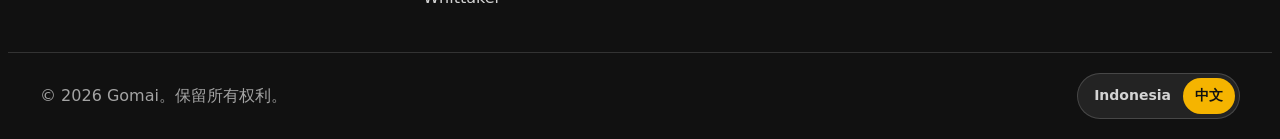
==== commit b943ee47: "fix: wire page-specific stylesheets" ====
--- a/index.html
+++ b/index.html
@@ -1,735 +1,740 @@
-<!DOCTYPE html>
-<html lang="id">
-
-<head>
-    <meta charset="UTF-8">
-
-    <meta
-        name="viewport"
-        content="width=device-width, initial-scale=1.0"
-    >
-
-    <title>Gomai — Belanja mudah kami antar</title>
-
-    <meta
-        id="page-description"
-        name="description"
-        content="Jelajahi berbagai brand dan produk pilihan melalui Gomai. Belanja mudah, kami antar."
-    >
-
-    <link
-        rel="stylesheet"
-        href="css/styles.css"
-    >
-</head>
-
-<body data-page="home">
-
-    <!-- ==================================================
-         SHARED HEADER
-
-         HeaderComponent memiliki ownership penuh atas:
-         - promo bar
-         - logo
-         - navigasi brand
-         - pencarian
-         - language switcher
-         - mobile navigation
-         - tombol WeChat
-
-         Tidak ada brand/navigation hardcoded di index.html.
-    ================================================== -->
-
-    <header id="site-header"></header>
-
-
-    <!-- ==================================================
-         MAIN CONTENT
-    ================================================== -->
-
-    <main>
-
-
-        <!-- ==============================================
-             DYNAMIC BRAND HERO
-
-             Seluruh slide dibuat oleh HomeController
-             dari BrandsModel.
-
-             HTML hanya menyediakan:
-             - hero root
-             - controls
-             - dots
-             - previous / next
-        =============================================== -->
-
-        <section
-            class="home-hero"
-            id="home-hero"
-            aria-label="Brand unggulan"
-            data-lang-aria-label="hero.sectionLabel"
-        >
-
-            <!-- HERO NAVIGATION -->
-
-            <div
-                class="home-hero-controls"
-                aria-label="Navigasi brand unggulan"
-            >
-
-                <button
-                    type="button"
-                    class="home-hero-arrow"
-                    id="hero-previous"
-                    aria-label="Brand sebelumnya"
-                    data-lang-aria-label="hero.previousBrand"
-                >
-                    ‹
-                </button>
-
-
-                <div
-                    class="home-hero-dots"
-                    id="home-hero-dots"
-                    aria-label="Pilih hero brand"
-                    data-lang-aria-label="hero.chooseBrand"
-                ></div>
-
-
-                <button
-                    type="button"
-                    class="home-hero-arrow"
-                    id="hero-next"
-                    aria-label="Brand berikutnya"
-                    data-lang-aria-label="hero.nextBrand"
-                >
-                    ›
-                </button>
-
-            </div>
-
-
-            <!-- HERO SCROLL LINK -->
-
-            <a
-                href="#brands"
-                class="home-hero-scroll"
-                aria-label="Lanjut ke daftar brand"
-                data-lang-aria-label="hero.scrollLabel"
-            >
-
-                <span data-lang="hero.explore">
-                    Jelajahi
-                </span>
-
-                <span aria-hidden="true">
-                    ↓
-                </span>
-
-            </a>
-
-
-            <!-- NO-JAVASCRIPT FALLBACK -->
-
-            <noscript>
-
-                <div class="container">
-
-                    <div class="empty-state">
-
-                        <h1>
-                            Gomai
-                        </h1>
-
-                        <p>
-                            Aktifkan JavaScript untuk melihat
-                            koleksi brand Gomai.
-                        </p>
-
-                    </div>
-
-                </div>
-
-            </noscript>
-
-        </section>
-
-
-        <!-- ==============================================
-             BRAND DIRECTORY
-
-             Brand sepenuhnya data-driven.
-             HomeController mengisi #brand-grid dari
-             BrandsModel / data brand.
-
-             Menambah brand tidak membutuhkan perubahan HTML.
-        =============================================== -->
-
-        <section
-            class="section home-brand-introduction"
-            id="brands"
-        >
-
-            <div class="container">
-
-                <div class="section-title home-section-title">
-
-                    <span
-                        class="badge badge-warning"
-                        data-lang="brands.badge"
-                    >
-                        Brand Pilihan
-                    </span>
-
-                    <h2 data-lang="brands.title">
-                        Temukan Brand Favorit Anda
-                    </h2>
-
-                    <p data-lang="brands.description">
-                        Masuk ke halaman brand untuk melihat
-                        koleksi, informasi produk, pilihan warna,
-                        ukuran, harga, dan ketersediaan.
-                    </p>
-
-                </div>
-
-
-                <div
-                    id="brand-grid"
-                    class="brand-grid"
-                    aria-live="polite"
-                    aria-busy="true"
-                >
-
-                    <div class="empty-state">
-
-                        <p data-lang="brands.loading">
-                            Memuat brand...
-                        </p>
-
-                    </div>
-
-                </div>
-
-            </div>
-
-        </section>
-
-
-        <!-- ==============================================
-             ALL PRODUCTS CTA
-
-             Tidak ada produk atau kategori hardcoded.
-             Seluruh katalog berada di products.html.
-        =============================================== -->
-
-        <section class="section home-products-entry">
-
-            <div class="container">
-
-                <div class="home-service-banner">
-
-                    <div class="home-service-banner-copy">
-
-                        <span
-                            class="badge badge-success"
-                            data-lang="common.products"
-                        >
-                            Produk
-                        </span>
-
-                        <h2 data-lang="productsPage.meta.title">
-                            Semua Produk
-                        </h2>
-
-                        <p data-lang="productsPage.meta.description">
-                            Jelajahi seluruh produk yang tersedia
-                            melalui Gomai dan gunakan filter untuk
-                            menemukan kebutuhan Anda.
-                        </p>
-
-                        <a
-                            href="pages/products.html"
-                            class="btn btn-primary"
-                            data-route="products"
-                            data-lang="categories.viewAllProducts"
-                        >
-                            Lihat Semua Produk
-                        </a>
-
-                    </div>
-
-
-                    <div class="home-service-points">
-
-                        <article>
-
-                            <strong>
-                                01
-                            </strong>
-
-                            <div>
-
-                                <h3 data-lang="brands.title">
-                                    Pilih Brand
-                                </h3>
-
-                                <p data-lang="brands.description">
-                                    Jelajahi koleksi dari brand
-                                    yang tersedia melalui Gomai.
-                                </p>
-
-                            </div>
-
-                        </article>
-
-
-                        <article>
-
-                            <strong>
-                                02
-                            </strong>
-
-                            <div>
-
-                                <h3 data-lang="common.products">
-                                    Pilih Produk
-                                </h3>
-
-                                <p>
-                                    Temukan produk berdasarkan
-                                    brand, kategori, harga,
-                                    dan ketersediaan.
-                                </p>
-
-                            </div>
-
-                        </article>
-
-
-                        <article>
-
-                            <strong>
-                                03
-                            </strong>
-
-                            <div>
-
-                                <h3 data-lang="services.delivery.title">
-                                    Kami Antar
-                                </h3>
-
-                                <p data-lang="services.delivery.description">
-                                    Pesanan diproses sesuai layanan
-                                    dan jadwal pengantaran.
-                                </p>
-
-                            </div>
-
-                        </article>
-
-                    </div>
-
-                </div>
-
-            </div>
-
-        </section>
-
-
-        <!-- ==============================================
-             GOMAI SERVICE
-        =============================================== -->
-
-        <section class="section home-service-banner-section">
-
-            <div class="container">
-
-                <div class="home-service-banner">
-
-                    <div class="home-service-banner-copy">
-
-                        <span
-                            class="badge badge-warning"
-                            data-lang="services.badge"
-                        >
-                            Layanan Gomai
-                        </span>
-
-                        <h2 data-lang="services.title">
-                            Temukan Produk. Konsultasikan. Kami Antar.
-                        </h2>
-
-                        <p data-lang="services.description">
-                            Pilih produk dari brand favorit Anda,
-                            kemudian hubungi Gomai melalui WeChat
-                            untuk memeriksa stok, ukuran, harga,
-                            dan pengantaran.
-                        </p>
-
-                        <a
-                            href="#how-to-buy"
-                            class="btn btn-primary"
-                            data-lang="services.button"
-                        >
-                            Pelajari Cara Belanja
-                        </a>
-
-                    </div>
-
-
-                    <div class="home-service-points">
-
-
-                        <!-- SERVICE 1 -->
-
-                        <article>
-
-                            <strong>
-                                01
-                            </strong>
-
-                            <div>
-
-                                <h3 data-lang="services.trustedProducts.title">
-                                    Produk Terpercaya
-                                </h3>
-
-                                <p data-lang="services.trustedProducts.description">
-                                    Bersumber dari toko atau
-                                    penjual yang telah diperiksa.
-                                </p>
-
-                            </div>
-
-                        </article>
-
-
-                        <!-- SERVICE 2 -->
-
-                        <article>
-
-                            <strong>
-                                02
-                            </strong>
-
-                            <div>
-
-                                <h3 data-lang="services.wechatConsultation.title">
-                                    Konsultasi WeChat
-                                </h3>
-
-                                <p data-lang="services.wechatConsultation.description">
-                                    Dapatkan bantuan sebelum
-                                    melakukan pemesanan.
-                                </p>
-
-                            </div>
-
-                        </article>
-
-
-                        <!-- SERVICE 3 -->
-
-                        <article>
-
-                            <strong>
-                                03
-                            </strong>
-
-                            <div>
-
-                                <h3 data-lang="services.delivery.title">
-                                    Kami Antar
-                                </h3>
-
-                                <p data-lang="services.delivery.description">
-                                    Pesanan diproses sesuai layanan
-                                    dan jadwal pengantaran.
-                                </p>
-
-                            </div>
-
-                        </article>
-
-                    </div>
-
-                </div>
-
-            </div>
-
-        </section>
-
-
-        <!-- ==============================================
-             HOW TO BUY
-        =============================================== -->
-
-        <section
-            class="section home-how-to-buy"
-            id="how-to-buy"
-        >
-
-            <div class="container">
-
-                <div class="section-title">
-
-                    <span
-                        class="badge badge-success"
-                        data-lang="shopping.badge"
-                    >
-                        Cara Belanja
-                    </span>
-
-                    <h2 data-lang="shopping.title">
-                        Empat Langkah Sederhana
-                    </h2>
-
-                    <p data-lang="shopping.description">
-                        Mulai dari memilih brand hingga menerima
-                        pesanan Anda.
-                    </p>
-
-                </div>
-
-
-                <div class="home-steps-grid">
-
-
-                    <!-- STEP 1 -->
-
-                    <article class="home-step">
-
-                        <span class="home-step-number">
-                            01
-                        </span>
-
-                        <h3 data-lang="shopping.step1.title">
-                            Pilih Brand
-                        </h3>
-
-                        <p data-lang="shopping.step1.description">
-                            Masuk ke halaman brand yang ingin
-                            Anda jelajahi.
-                        </p>
-
-                    </article>
-
-
-                    <!-- STEP 2 -->
-
-                    <article class="home-step">
-
-                        <span class="home-step-number">
-                            02
-                        </span>
-
-                        <h3 data-lang="shopping.step2.title">
-                            Pilih Produk
-                        </h3>
-
-                        <p data-lang="shopping.step2.description">
-                            Tentukan produk, warna, ukuran,
-                            dan jumlah yang dibutuhkan.
-                        </p>
-
-                    </article>
-
-
-                    <!-- STEP 3 -->
-
-                    <article class="home-step">
-
-                        <span class="home-step-number">
-                            03
-                        </span>
-
-                        <h3 data-lang="shopping.step3.title">
-                            Hubungi Gomai
-                        </h3>
-
-                        <p data-lang="shopping.step3.description">
-                            Kirim detail pilihan Anda melalui
-                            WeChat.
-                        </p>
-
-                    </article>
-
-
-                    <!-- STEP 4 -->
-
-                    <article class="home-step">
-
-                        <span class="home-step-number">
-                            04
-                        </span>
-
-                        <h3 data-lang="shopping.step4.title">
-                            Kami Antar
-                        </h3>
-
-                        <p data-lang="shopping.step4.description">
-                            Pesanan diproses dan dikirim sesuai
-                            kesepakatan.
-                        </p>
-
-                    </article>
-
-                </div>
-
-
-                <div class="section-footer">
-
-                    <a
-                        href="pages/how-to-buy.html"
-                        class="btn btn-outline"
-                        data-route="howToBuy"
-                        data-lang="shopping.viewFullGuide"
-                    >
-                        Lihat Panduan Lengkap
-                    </a>
-
-                </div>
-
-            </div>
-
-        </section>
-
-
-        <!-- ==============================================
-             WECHAT CTA
-
-             Ini sekaligus menjadi target #wechat untuk
-             HeaderComponent dan tombol hero.
-        =============================================== -->
-
-        <section
-            class="section home-wechat-section"
-            id="wechat"
-        >
-
-            <div class="container">
-
-                <div class="home-wechat-cta">
-
-                    <div>
-
-                        <span
-                            class="home-wechat-label"
-                            data-lang="wechat.label"
-                        >
-                            Layanan Pelanggan Gomai
-                        </span>
-
-                        <h2 data-lang="wechat.title">
-                            Butuh Bantuan Menemukan Produk?
-                        </h2>
-
-                        <p data-lang="wechat.description">
-                            Kirim nama, foto, atau tautan produk
-                            melalui WeChat. Gomai akan membantu
-                            memeriksa detail dan ketersediaannya.
-                        </p>
-
-                    </div>
-
-
-                    <a
-                        href="pages/contact.html"
-                        class="btn btn-primary"
-                        data-route="contact"
-                        data-lang="wechat.button"
-                    >
-                        Hubungi via WeChat
-                    </a>
-
-                </div>
-
-            </div>
-
-        </section>
-
-    </main>
-
-
-    <!-- ==================================================
-         SHARED FOOTER
-
-         FooterComponent memiliki ownership penuh atas footer.
-    ================================================== -->
-
-    <footer id="site-footer"></footer>
-
-
-    <!-- ==================================================
-         JAVASCRIPT — GOMAI FRAMEWORK
-    ================================================== -->
-
-
-    <!-- ==================================================
-         1. FOUNDATION
-    ================================================== -->
-
-    <script src="js/config.js"></script>
-    <script src="js/core/utils.js"></script>
-    <script src="js/language.js"></script>
-
-
-    <!-- ==================================================
-         2. CORE FOUNDATION
-    ================================================== -->
-
-    <script src="js/core/component-core.js"></script>
-
-    <script src="js/core/model-registry.js"></script>
-    <script src="js/core/component-registry.js"></script>
-    <script src="js/core/controller-registry.js"></script>
-
-
-    <!-- ==================================================
-         3. MODELS
-    ================================================== -->
-
-    <script src="js/models/brands.js"></script>
-    <script src="js/models/products.js"></script>
-
-
-    <!-- ==================================================
-         4. COMPONENTS
-    ================================================== -->
-
-    <script src="js/components/loading.js"></script>
-    <script src="js/components/empty-state.js"></script>
-
-    <script src="js/components/product-card.js"></script>
-    <script src="js/components/brand-card.js"></script>
-    <script src="js/components/search-panel.js"></script>
-
-    <script src="js/components/header.js"></script>
-    <script src="js/components/footer.js"></script>
-
-
-    <!-- ==================================================
-         5. PAGE CONTROLLER
-    ================================================== -->
-
-    <script src="js/home.js"></script>
-
-
-    <!-- ==================================================
-         6. GOMAI CORE
-    ================================================== -->
-
-    <script src="js/core/gomai.js"></script>
-
-
-    <!-- ==================================================
-         7. APPLICATION BOOTSTRAPPER
-
-         app.js WAJIB MENJADI SCRIPT TERAKHIR.
-    ================================================== -->
-
-    <script src="js/app.js"></script>
-
-</body>
+<!DOCTYPE html>
+<html lang="id">
+
+<head>
+    <meta charset="UTF-8">
+
+    <meta
+        name="viewport"
+        content="width=device-width, initial-scale=1.0"
+    >
+
+    <title>Gomai — Belanja mudah kami antar</title>
+
+    <meta
+        id="page-description"
+        name="description"
+        content="Jelajahi berbagai brand dan produk pilihan melalui Gomai. Belanja mudah, kami antar."
+    >
+
+    <link
+        rel="stylesheet"
+        href="css/styles.css"
+    >
+
+    <link
+        rel="stylesheet"
+        href="css/home.css"
+    >
+</head>
+
+<body data-page="home">
+
+    <!-- ==================================================
+         SHARED HEADER
+
+         HeaderComponent memiliki ownership penuh atas:
+         - promo bar
+         - logo
+         - navigasi brand
+         - pencarian
+         - language switcher
+         - mobile navigation
+         - tombol WeChat
+
+         Tidak ada brand/navigation hardcoded di index.html.
+    ================================================== -->
+
+    <header id="site-header"></header>
+
+
+    <!-- ==================================================
+         MAIN CONTENT
+    ================================================== -->
+
+    <main>
+
+
+        <!-- ==============================================
+             DYNAMIC BRAND HERO
+
+             Seluruh slide dibuat oleh HomeController
+             dari BrandsModel.
+
+             HTML hanya menyediakan:
+             - hero root
+             - controls
+             - dots
+             - previous / next
+        =============================================== -->
+
+        <section
+            class="home-hero"
+            id="home-hero"
+            aria-label="Brand unggulan"
+            data-lang-aria-label="hero.sectionLabel"
+        >
+
+            <!-- HERO NAVIGATION -->
+
+            <div
+                class="home-hero-controls"
+                aria-label="Navigasi brand unggulan"
+            >
+
+                <button
+                    type="button"
+                    class="home-hero-arrow"
+                    id="hero-previous"
+                    aria-label="Brand sebelumnya"
+                    data-lang-aria-label="hero.previousBrand"
+                >
+                    ‹
+                </button>
+
+
+                <div
+                    class="home-hero-dots"
+                    id="home-hero-dots"
+                    aria-label="Pilih hero brand"
+                    data-lang-aria-label="hero.chooseBrand"
+                ></div>
+
+
+                <button
+                    type="button"
+                    class="home-hero-arrow"
+                    id="hero-next"
+                    aria-label="Brand berikutnya"
+                    data-lang-aria-label="hero.nextBrand"
+                >
+                    ›
+                </button>
+
+            </div>
+
+
+            <!-- HERO SCROLL LINK -->
+
+            <a
+                href="#brands"
+                class="home-hero-scroll"
+                aria-label="Lanjut ke daftar brand"
+                data-lang-aria-label="hero.scrollLabel"
+            >
+
+                <span data-lang="hero.explore">
+                    Jelajahi
+                </span>
+
+                <span aria-hidden="true">
+                    ↓
+                </span>
+
+            </a>
+
+
+            <!-- NO-JAVASCRIPT FALLBACK -->
+
+            <noscript>
+
+                <div class="container">
+
+                    <div class="empty-state">
+
+                        <h1>
+                            Gomai
+                        </h1>
+
+                        <p>
+                            Aktifkan JavaScript untuk melihat
+                            koleksi brand Gomai.
+                        </p>
+
+                    </div>
+
+                </div>
+
+            </noscript>
+
+        </section>
+
+
+        <!-- ==============================================
+             BRAND DIRECTORY
+
+             Brand sepenuhnya data-driven.
+             HomeController mengisi #brand-grid dari
+             BrandsModel / data brand.
+
+             Menambah brand tidak membutuhkan perubahan HTML.
+        =============================================== -->
+
+        <section
+            class="section home-brand-introduction"
+            id="brands"
+        >
+
+            <div class="container">
+
+                <div class="section-title home-section-title">
+
+                    <span
+                        class="badge badge-warning"
+                        data-lang="brands.badge"
+                    >
+                        Brand Pilihan
+                    </span>
+
+                    <h2 data-lang="brands.title">
+                        Temukan Brand Favorit Anda
+                    </h2>
+
+                    <p data-lang="brands.description">
+                        Masuk ke halaman brand untuk melihat
+                        koleksi, informasi produk, pilihan warna,
+                        ukuran, harga, dan ketersediaan.
+                    </p>
+
+                </div>
+
+
+                <div
+                    id="brand-grid"
+                    class="brand-grid"
+                    aria-live="polite"
+                    aria-busy="true"
+                >
+
+                    <div class="empty-state">
+
+                        <p data-lang="brands.loading">
+                            Memuat brand...
+                        </p>
+
+                    </div>
+
+                </div>
+
+            </div>
+
+        </section>
+
+
+        <!-- ==============================================
+             ALL PRODUCTS CTA
+
+             Tidak ada produk atau kategori hardcoded.
+             Seluruh katalog berada di products.html.
+        =============================================== -->
+
+        <section class="section home-products-entry">
+
+            <div class="container">
+
+                <div class="home-service-banner">
+
+                    <div class="home-service-banner-copy">
+
+                        <span
+                            class="badge badge-success"
+                            data-lang="common.products"
+                        >
+                            Produk
+                        </span>
+
+                        <h2 data-lang="productsPage.meta.title">
+                            Semua Produk
+                        </h2>
+
+                        <p data-lang="productsPage.meta.description">
+                            Jelajahi seluruh produk yang tersedia
+                            melalui Gomai dan gunakan filter untuk
+                            menemukan kebutuhan Anda.
+                        </p>
+
+                        <a
+                            href="pages/products.html"
+                            class="btn btn-primary"
+                            data-route="products"
+                            data-lang="categories.viewAllProducts"
+                        >
+                            Lihat Semua Produk
+                        </a>
+
+                    </div>
+
+
+                    <div class="home-service-points">
+
+                        <article>
+
+                            <strong>
+                                01
+                            </strong>
+
+                            <div>
+
+                                <h3 data-lang="brands.title">
+                                    Pilih Brand
+                                </h3>
+
+                                <p data-lang="brands.description">
+                                    Jelajahi koleksi dari brand
+                                    yang tersedia melalui Gomai.
+                                </p>
+
+                            </div>
+
+                        </article>
+
+
+                        <article>
+
+                            <strong>
+                                02
+                            </strong>
+
+                            <div>
+
+                                <h3 data-lang="common.products">
+                                    Pilih Produk
+                                </h3>
+
+                                <p>
+                                    Temukan produk berdasarkan
+                                    brand, kategori, harga,
+                                    dan ketersediaan.
+                                </p>
+
+                            </div>
+
+                        </article>
+
+
+                        <article>
+
+                            <strong>
+                                03
+                            </strong>
+
+                            <div>
+
+                                <h3 data-lang="services.delivery.title">
+                                    Kami Antar
+                                </h3>
+
+                                <p data-lang="services.delivery.description">
+                                    Pesanan diproses sesuai layanan
+                                    dan jadwal pengantaran.
+                                </p>
+
+                            </div>
+
+                        </article>
+
+                    </div>
+
+                </div>
+
+            </div>
+
+        </section>
+
+
+        <!-- ==============================================
+             GOMAI SERVICE
+        =============================================== -->
+
+        <section class="section home-service-banner-section">
+
+            <div class="container">
+
+                <div class="home-service-banner">
+
+                    <div class="home-service-banner-copy">
+
+                        <span
+                            class="badge badge-warning"
+                            data-lang="services.badge"
+                        >
+                            Layanan Gomai
+                        </span>
+
+                        <h2 data-lang="services.title">
+                            Temukan Produk. Konsultasikan. Kami Antar.
+                        </h2>
+
+                        <p data-lang="services.description">
+                            Pilih produk dari brand favorit Anda,
+                            kemudian hubungi Gomai melalui WeChat
+                            untuk memeriksa stok, ukuran, harga,
+                            dan pengantaran.
+                        </p>
+
+                        <a
+                            href="#how-to-buy"
+                            class="btn btn-primary"
+                            data-lang="services.button"
+                        >
+                            Pelajari Cara Belanja
+                        </a>
+
+                    </div>
+
+
+                    <div class="home-service-points">
+
+
+                        <!-- SERVICE 1 -->
+
+                        <article>
+
+                            <strong>
+                                01
+                            </strong>
+
+                            <div>
+
+                                <h3 data-lang="services.trustedProducts.title">
+                                    Produk Terpercaya
+                                </h3>
+
+                                <p data-lang="services.trustedProducts.description">
+                                    Bersumber dari toko atau
+                                    penjual yang telah diperiksa.
+                                </p>
+
+                            </div>
+
+                        </article>
+
+
+                        <!-- SERVICE 2 -->
+
+                        <article>
+
+                            <strong>
+                                02
+                            </strong>
+
+                            <div>
+
+                                <h3 data-lang="services.wechatConsultation.title">
+                                    Konsultasi WeChat
+                                </h3>
+
+                                <p data-lang="services.wechatConsultation.description">
+                                    Dapatkan bantuan sebelum
+                                    melakukan pemesanan.
+                                </p>
+
+                            </div>
+
+                        </article>
+
+
+                        <!-- SERVICE 3 -->
+
+                        <article>
+
+                            <strong>
+                                03
+                            </strong>
+
+                            <div>
+
+                                <h3 data-lang="services.delivery.title">
+                                    Kami Antar
+                                </h3>
+
+                                <p data-lang="services.delivery.description">
+                                    Pesanan diproses sesuai layanan
+                                    dan jadwal pengantaran.
+                                </p>
+
+                            </div>
+
+                        </article>
+
+                    </div>
+
+                </div>
+
+            </div>
+
+        </section>
+
+
+        <!-- ==============================================
+             HOW TO BUY
+        =============================================== -->
+
+        <section
+            class="section home-how-to-buy"
+            id="how-to-buy"
+        >
+
+            <div class="container">
+
+                <div class="section-title">
+
+                    <span
+                        class="badge badge-success"
+                        data-lang="shopping.badge"
+                    >
+                        Cara Belanja
+                    </span>
+
+                    <h2 data-lang="shopping.title">
+                        Empat Langkah Sederhana
+                    </h2>
+
+                    <p data-lang="shopping.description">
+                        Mulai dari memilih brand hingga menerima
+                        pesanan Anda.
+                    </p>
+
+                </div>
+
+
+                <div class="home-steps-grid">
+
+
+                    <!-- STEP 1 -->
+
+                    <article class="home-step">
+
+                        <span class="home-step-number">
+                            01
+                        </span>
+
+                        <h3 data-lang="shopping.step1.title">
+                            Pilih Brand
+                        </h3>
+
+                        <p data-lang="shopping.step1.description">
+                            Masuk ke halaman brand yang ingin
+                            Anda jelajahi.
+                        </p>
+
+                    </article>
+
+
+                    <!-- STEP 2 -->
+
+                    <article class="home-step">
+
+                        <span class="home-step-number">
+                            02
+                        </span>
+
+                        <h3 data-lang="shopping.step2.title">
+                            Pilih Produk
+                        </h3>
+
+                        <p data-lang="shopping.step2.description">
+                            Tentukan produk, warna, ukuran,
+                            dan jumlah yang dibutuhkan.
+                        </p>
+
+                    </article>
+
+
+                    <!-- STEP 3 -->
+
+                    <article class="home-step">
+
+                        <span class="home-step-number">
+                            03
+                        </span>
+
+                        <h3 data-lang="shopping.step3.title">
+                            Hubungi Gomai
+                        </h3>
+
+                        <p data-lang="shopping.step3.description">
+                            Kirim detail pilihan Anda melalui
+                            WeChat.
+                        </p>
+
+                    </article>
+
+
+                    <!-- STEP 4 -->
+
+                    <article class="home-step">
+
+                        <span class="home-step-number">
+                            04
+                        </span>
+
+                        <h3 data-lang="shopping.step4.title">
+                            Kami Antar
+                        </h3>
+
+                        <p data-lang="shopping.step4.description">
+                            Pesanan diproses dan dikirim sesuai
+                            kesepakatan.
+                        </p>
+
+                    </article>
+
+                </div>
+
+
+                <div class="section-footer">
+
+                    <a
+                        href="pages/how-to-buy.html"
+                        class="btn btn-outline"
+                        data-route="howToBuy"
+                        data-lang="shopping.viewFullGuide"
+                    >
+                        Lihat Panduan Lengkap
+                    </a>
+
+                </div>
+
+            </div>
+
+        </section>
+
+
+        <!-- ==============================================
+             WECHAT CTA
+
+             Ini sekaligus menjadi target #wechat untuk
+             HeaderComponent dan tombol hero.
+        =============================================== -->
+
+        <section
+            class="section home-wechat-section"
+            id="wechat"
+        >
+
+            <div class="container">
+
+                <div class="home-wechat-cta">
+
+                    <div>
+
+                        <span
+                            class="home-wechat-label"
+                            data-lang="wechat.label"
+                        >
+                            Layanan Pelanggan Gomai
+                        </span>
+
+                        <h2 data-lang="wechat.title">
+                            Butuh Bantuan Menemukan Produk?
+                        </h2>
+
+                        <p data-lang="wechat.description">
+                            Kirim nama, foto, atau tautan produk
+                            melalui WeChat. Gomai akan membantu
+                            memeriksa detail dan ketersediaannya.
+                        </p>
+
+                    </div>
+
+
+                    <a
+                        href="pages/contact.html"
+                        class="btn btn-primary"
+                        data-route="contact"
+                        data-lang="wechat.button"
+                    >
+                        Hubungi via WeChat
+                    </a>
+
+                </div>
+
+            </div>
+
+        </section>
+
+    </main>
+
+
+    <!-- ==================================================
+         SHARED FOOTER
+
+         FooterComponent memiliki ownership penuh atas footer.
+    ================================================== -->
+
+    <footer id="site-footer"></footer>
+
+
+    <!-- ==================================================
+         JAVASCRIPT — GOMAI FRAMEWORK
+    ================================================== -->
+
+
+    <!-- ==================================================
+         1. FOUNDATION
+    ================================================== -->
+
+    <script src="js/config.js"></script>
+    <script src="js/core/utils.js"></script>
+    <script src="js/language.js"></script>
+
+
+    <!-- ==================================================
+         2. CORE FOUNDATION
+    ================================================== -->
+
+    <script src="js/core/component-core.js"></script>
+
+    <script src="js/core/model-registry.js"></script>
+    <script src="js/core/component-registry.js"></script>
+    <script src="js/core/controller-registry.js"></script>
+
+
+    <!-- ==================================================
+         3. MODELS
+    ================================================== -->
+
+    <script src="js/models/brands.js"></script>
+    <script src="js/models/products.js"></script>
+
+
+    <!-- ==================================================
+         4. COMPONENTS
+    ================================================== -->
+
+    <script src="js/components/loading.js"></script>
+    <script src="js/components/empty-state.js"></script>
+
+    <script src="js/components/product-card.js"></script>
+    <script src="js/components/brand-card.js"></script>
+    <script src="js/components/search-panel.js"></script>
+
+    <script src="js/components/header.js"></script>
+    <script src="js/components/footer.js"></script>
+
+
+    <!-- ==================================================
+         5. PAGE CONTROLLER
+    ================================================== -->
+
+    <script src="js/home.js"></script>
+
+
+    <!-- ==================================================
+         6. GOMAI CORE
+    ================================================== -->
+
+    <script src="js/core/gomai.js"></script>
+
+
+    <!-- ==================================================
+         7. APPLICATION BOOTSTRAPPER
+
+         app.js WAJIB MENJADI SCRIPT TERAKHIR.
+    ================================================== -->
+
+    <script src="js/app.js"></script>
+
+</body>
 </html>
--- a/css/home.css
+++ b/css/home.css
@@ -0,0 +1,2241 @@
+/* ==========================================================
+   GOMAI HOMEPAGE
+   home.css
+
+   Tanggung jawab:
+   - Hero homepage
+   - Daftar brand
+   - Kategori utama
+   - Banner layanan
+   - Langkah berbelanja
+   - CTA WeChat
+
+   Tidak menangani:
+   - Promo bar
+   - Header
+   - Navigasi
+   - SearchPanel
+   - Footer
+
+   Prinsip:
+   - Mobile-first
+   - Mandarin-first
+   - Konten utama mudah dijangkau melalui handphone
+   - Tombol tidak bergantung pada hover
+   - Teks Hanzi memiliki line-height yang nyaman
+========================================================== */
+
+
+/* ==========================================================
+   HOME VARIABLES
+========================================================== */
+
+:root {
+    --home-surface:
+        var(--bg-card, #ffffff);
+
+    --home-surface-soft:
+        var(--bg-muted, #f5f5f5);
+
+    --home-surface-dark:
+        var(--bg-dark, #111111);
+
+    --home-border:
+        var(--border-color, #e5e5e5);
+
+    --home-border-strong:
+        var(--border-strong, #d4d4d4);
+
+    --home-text:
+        var(--text-primary, #111111);
+
+    --home-text-soft:
+        var(--text-secondary, #525252);
+
+    --home-hero-min-height:
+        max(
+            560px,
+            calc(
+                100vh -
+                var(--header-stack-height, 100px)
+            )
+        );
+
+    --home-card-shadow:
+        var(--shadow-md);
+
+    --home-card-shadow-hover:
+        var(--shadow-lg);
+}
+
+@supports (height: 100svh) {
+
+    :root {
+        --home-hero-min-height:
+            max(
+                560px,
+                calc(
+                    100svh -
+                    var(--header-stack-height, 100px)
+                )
+            );
+    }
+
+}
+
+
+/* ==========================================================
+   HOMEPAGE ROOT
+========================================================== */
+
+body[data-page="home"] {
+    background:
+        var(--bg-body, #fafafa);
+}
+
+body[data-page="home"]
+#main-content {
+    overflow: clip;
+}
+
+
+/* ==========================================================
+   PREMIUM HOME HERO
+========================================================== */
+
+.home-hero {
+    position: relative;
+
+    width: 100%;
+    min-width: 0;
+    min-height:
+        var(--home-hero-min-height);
+
+    overflow: hidden;
+
+    color:
+        var(--text-white, #ffffff);
+
+    background:
+        var(--gray-900, #171717);
+
+    isolation: isolate;
+}
+
+
+/* ==========================================================
+   HERO SLIDES
+========================================================== */
+
+.home-hero-slide {
+    position: absolute;
+    inset: 0;
+
+    z-index: 0;
+
+    min-width: 0;
+    min-height: 100%;
+
+    opacity: 0;
+    visibility: hidden;
+    pointer-events: none;
+
+    transition:
+        opacity
+            var(--transition-slow, 0.4s ease),
+        visibility
+            var(--transition-slow, 0.4s ease);
+}
+
+.home-hero-slide.is-active,
+.home-hero-slide[aria-hidden="false"] {
+    z-index: 1;
+
+    opacity: 1;
+    visibility: visible;
+    pointer-events: auto;
+}
+
+.home-hero-slide[aria-hidden="true"] {
+    pointer-events: none;
+}
+
+
+/* ==========================================================
+   HERO MEDIA
+========================================================== */
+
+.home-hero-media {
+    position: absolute;
+    inset: 0;
+
+    z-index: 0;
+
+    width: 100%;
+    height: 100%;
+
+    overflow: hidden;
+
+    background:
+        var(--gray-800, #262626);
+}
+
+.home-hero-media img {
+    width: 100%;
+    height: 100%;
+
+    object-fit: cover;
+    object-position: center top;
+
+    transform:
+        scale(1.01);
+
+    transition:
+        transform
+        8s
+        ease-out;
+}
+
+.home-hero-slide.is-active
+.home-hero-media img {
+    transform:
+        scale(1.045);
+}
+
+.home-hero-media.image-error {
+    background:
+        linear-gradient(
+            145deg,
+            var(--gray-900, #171717),
+            var(--gray-700, #404040)
+        );
+}
+
+
+/* ==========================================================
+   HERO OVERLAY
+
+   Mobile menggunakan gradasi vertikal karena konten utama
+   berada di bagian bawah gambar.
+========================================================== */
+
+.home-hero-overlay {
+    position: absolute;
+    inset: 0;
+
+    z-index: 1;
+
+    background:
+        linear-gradient(
+            180deg,
+            rgba(0, 0, 0, 0.08) 0%,
+            rgba(0, 0, 0, 0.18) 32%,
+            rgba(0, 0, 0, 0.64) 62%,
+            rgba(0, 0, 0, 0.94) 100%
+        );
+
+    pointer-events: none;
+}
+
+
+/* ==========================================================
+   HERO CONTENT
+========================================================== */
+
+.home-hero-content-wrap {
+    position: relative;
+
+    z-index: 2;
+
+    display: flex;
+    align-items: flex-end;
+
+    width: 100%;
+    min-height:
+        var(--home-hero-min-height);
+
+    padding-top:
+        var(--space-12, 48px);
+
+    padding-bottom:
+        112px;
+}
+
+.home-hero-content {
+    display: flex;
+    flex-direction: column;
+    align-items: flex-start;
+
+    width: 100%;
+    max-width:
+        680px;
+
+    min-width: 0;
+}
+
+
+/* ==========================================================
+   HERO BRAND LOGO
+========================================================== */
+
+.home-hero-brand-logo {
+    display: flex;
+    align-items: center;
+    justify-content: center;
+
+    width: 112px;
+    min-height: 62px;
+
+    margin-bottom:
+        var(--space-4, 16px);
+
+    padding:
+        var(--space-2, 8px)
+        var(--space-3, 12px);
+
+    background:
+        rgba(255, 255, 255, 0.96);
+
+    border:
+        1px solid
+        rgba(255, 255, 255, 0.7);
+
+    border-radius:
+        var(--radius-md, 12px);
+
+    box-shadow:
+        0 12px 30px
+        rgba(0, 0, 0, 0.2);
+}
+
+.home-hero-brand-logo img {
+    display: block;
+
+    width: 100%;
+    max-height: 44px;
+
+    object-fit: contain;
+}
+
+.home-hero-brand-logo.logo-error {
+    display: none;
+}
+
+
+/* ==========================================================
+   HERO EYEBROW
+
+   Tidak menggunakan uppercase atau letter-spacing besar
+   agar teks Mandarin tetap natural.
+========================================================== */
+
+.home-hero-eyebrow {
+    display: inline-flex;
+    align-items: center;
+
+    min-height: 28px;
+
+    margin-bottom:
+        var(--space-3, 12px);
+
+    padding:
+        4px
+        10px;
+
+    color:
+        var(--on-primary, #111111);
+
+    font-size:
+        var(--text-xs, 0.75rem);
+
+    font-weight:
+        var(--font-semibold, 600);
+
+    line-height:
+        var(--line-height-compact, 1.45);
+
+    letter-spacing: 0;
+
+    background:
+        var(--primary, #f5b400);
+
+    border-radius:
+        var(--radius-full, 999px);
+}
+
+
+/* ==========================================================
+   HERO TYPOGRAPHY
+========================================================== */
+
+.home-hero-content h1 {
+    max-width:
+        18ch;
+
+    margin-bottom:
+        var(--space-4, 16px);
+
+    color:
+        var(--text-white, #ffffff);
+
+    font-size:
+        clamp(
+            2.25rem,
+            11vw,
+            3.5rem
+        );
+
+    font-weight:
+        var(--font-extrabold, 800);
+
+    line-height: 1.12;
+
+    letter-spacing:
+        var(--tracking-tight, -0.01em);
+
+    text-wrap: balance;
+}
+
+.home-hero-content p {
+    max-width:
+        38rem;
+
+    margin-bottom:
+        var(--space-6, 24px);
+
+    color:
+        rgba(255, 255, 255, 0.82);
+
+    font-size:
+        var(--text-md, 1rem);
+
+    line-height:
+        var(--line-height-relaxed, 1.8);
+}
+
+
+/* ==========================================================
+   HERO ACTIONS
+========================================================== */
+
+.home-hero-actions {
+    display: grid;
+    grid-template-columns:
+        minmax(0, 1fr);
+
+    gap:
+        var(--space-3, 12px);
+
+    width: 100%;
+    min-width: 0;
+}
+
+.home-hero-actions .btn {
+    width: 100%;
+    min-height:
+        var(--button-height-lg, 54px);
+}
+
+.btn-hero-outline {
+    color:
+        var(--text-white, #ffffff);
+
+    background:
+        rgba(255, 255, 255, 0.08);
+
+    border:
+        1px solid
+        rgba(255, 255, 255, 0.56);
+
+    backdrop-filter:
+        blur(10px);
+
+    -webkit-backdrop-filter:
+        blur(10px);
+}
+
+
+/* ==========================================================
+   HERO CONTROLS
+========================================================== */
+
+.home-hero-controls {
+    position: absolute;
+
+    right: auto;
+    bottom:
+        calc(
+            var(--space-4, 16px) +
+            var(--safe-area-bottom, 0px)
+        );
+
+    left: 50%;
+
+    z-index: 5;
+
+    display: flex;
+    align-items: center;
+    justify-content: center;
+    gap:
+        var(--space-1, 4px);
+
+    min-height: 52px;
+
+    padding:
+        4px
+        6px;
+
+    background:
+        rgba(0, 0, 0, 0.45);
+
+    border:
+        1px solid
+        rgba(255, 255, 255, 0.16);
+
+    border-radius:
+        var(--radius-full, 999px);
+
+    box-shadow:
+        var(--shadow-md);
+
+    backdrop-filter:
+        blur(14px);
+
+    -webkit-backdrop-filter:
+        blur(14px);
+
+    transform:
+        translateX(-50%);
+}
+
+
+/* ==========================================================
+   HERO ARROWS
+========================================================== */
+
+.home-hero-arrow {
+    display: inline-flex;
+    flex: 0 0 auto;
+    align-items: center;
+    justify-content: center;
+
+    width:
+        var(--touch-target-min, 44px);
+
+    min-width:
+        var(--touch-target-min, 44px);
+
+    height:
+        var(--touch-target-min, 44px);
+
+    min-height:
+        var(--touch-target-min, 44px);
+
+    padding: 0;
+
+    color:
+        var(--text-white, #ffffff);
+
+    font-size:
+        1.5rem;
+
+    line-height: 1;
+
+    background:
+        transparent;
+
+    border:
+        1px solid transparent;
+
+    border-radius:
+        var(--radius-full, 999px);
+
+    transition:
+        color
+            var(--transition-fast, 0.15s ease),
+        background-color
+            var(--transition-fast, 0.15s ease),
+        border-color
+            var(--transition-fast, 0.15s ease);
+}
+
+
+/* ==========================================================
+   HERO DOTS
+
+   Tombol memiliki area sentuh 44px, tetapi bentuk visual
+   tetap kecil agar kontrol tidak memenuhi layar.
+========================================================== */
+
+.home-hero-dots {
+    display: flex;
+    align-items: center;
+    justify-content: center;
+
+    min-width: 0;
+}
+
+.home-hero-dot {
+    position: relative;
+
+    display: inline-flex;
+    flex: 0 0 auto;
+    align-items: center;
+    justify-content: center;
+
+    width:
+        var(--touch-target-min, 44px);
+
+    min-width:
+        var(--touch-target-min, 44px);
+
+    height:
+        var(--touch-target-min, 44px);
+
+    min-height:
+        var(--touch-target-min, 44px);
+
+    padding: 0;
+
+    background:
+        transparent;
+
+    border: 0;
+
+    border-radius:
+        var(--radius-full, 999px);
+}
+
+.home-hero-dot::before {
+    width: 8px;
+    height: 8px;
+
+    content: "";
+
+    background:
+        rgba(255, 255, 255, 0.48);
+
+    border-radius:
+        var(--radius-full, 999px);
+
+    transition:
+        width
+            var(--transition-normal, 0.25s ease),
+        background-color
+            var(--transition-normal, 0.25s ease);
+}
+
+.home-hero-dot.is-active::before,
+.home-hero-dot[aria-current="true"]::before {
+    width: 24px;
+
+    background:
+        var(--primary, #f5b400);
+}
+
+
+/* ==========================================================
+   HERO SCROLL LINK
+========================================================== */
+
+.home-hero-scroll {
+    display: none;
+}
+
+
+/* ==========================================================
+   HOME SECTION COMMON
+========================================================== */
+
+.home-brand-introduction,
+.home-category-section,
+.home-service-banner-section,
+.home-how-to-buy,
+.home-wechat-section {
+    position: relative;
+
+    min-width: 0;
+
+    isolation: isolate;
+}
+
+.home-section-title {
+    max-width:
+        var(--content-width-md, 720px);
+
+    margin-inline: auto;
+
+    text-align: center;
+}
+
+.home-section-title > p {
+    margin-inline: auto;
+}
+
+.section-overline {
+    display: inline-flex;
+    align-items: center;
+
+    min-height: 28px;
+
+    color:
+        var(--text-link, #8a6400);
+
+    font-size:
+        var(--text-sm, 0.875rem);
+
+    font-weight:
+        var(--font-semibold, 600);
+
+    line-height:
+        var(--line-height-compact, 1.45);
+
+    letter-spacing: 0;
+}
+
+
+/* ==========================================================
+   BRAND SECTION
+========================================================== */
+
+.home-brand-introduction {
+    background:
+        var(--home-surface);
+}
+
+.home-brand-introduction
+.brand-grid {
+    align-items: stretch;
+}
+
+.home-brand-introduction
+.brand-card {
+    height: 100%;
+}
+
+.home-brand-introduction
+.brand-card-image {
+    aspect-ratio:
+        16 / 9;
+}
+
+.home-brand-introduction
+.brand-card-image::after {
+    position: absolute;
+    inset: 0;
+
+    z-index: 1;
+
+    content: "";
+
+    background:
+        linear-gradient(
+            180deg,
+            transparent 54%,
+            rgba(0, 0, 0, 0.18) 100%
+        );
+
+    pointer-events: none;
+}
+
+.home-brand-introduction
+.brand-card-content {
+    position: relative;
+
+    z-index: 2;
+
+    align-items: flex-start;
+
+    padding-top: 0;
+}
+
+.home-brand-introduction
+.brand-card-logo-wrap {
+    position: relative;
+
+    z-index: 2;
+
+    width: 72px;
+    min-width: 72px;
+    height: 72px;
+    min-height: 72px;
+
+    margin-top: -36px;
+
+    padding:
+        var(--space-2, 8px);
+
+    background:
+        var(--bg-card, #ffffff);
+
+    border:
+        1px solid
+        var(--border-color, #e5e5e5);
+
+    border-radius:
+        var(--radius-md, 12px);
+
+    box-shadow:
+        var(--shadow-sm);
+}
+
+.home-brand-introduction
+.brand-card-logo {
+    width: 100%;
+    max-width: none;
+    max-height: 50px;
+
+    object-position: center;
+}
+
+.home-brand-introduction
+.brand-card-logo-fallback {
+    width: 72px;
+    min-height: 72px;
+}
+
+.home-brand-introduction
+.brand-card-copy {
+    width: 100%;
+}
+
+.home-brand-introduction
+.brand-card-copy h3 {
+    font-size:
+        var(--text-xl, 1.25rem);
+}
+
+.home-brand-introduction
+.brand-card-link {
+    margin-top: auto;
+
+    color:
+        var(--text-link, #8a6400);
+}
+
+.home-brand-introduction
+.brand-grid > .empty-state,
+.home-brand-introduction
+.brand-grid > .gomai-empty-state {
+    grid-column:
+        1 / -1;
+}
+
+
+/* ==========================================================
+   CATEGORY SECTION
+========================================================== */
+
+.home-category-section {
+    background:
+        var(--home-surface-soft);
+}
+
+.home-category-grid {
+    display: grid;
+    grid-template-columns:
+        minmax(0, 1fr);
+
+    gap:
+        var(--space-4, 16px);
+
+    width: 100%;
+    min-width: 0;
+}
+
+.home-category-grid > * {
+    min-width: 0;
+}
+
+
+/* ==========================================================
+   CATEGORY CARD
+========================================================== */
+
+.home-category-card {
+    position: relative;
+
+    display: flex;
+    align-items: flex-end;
+
+    min-width: 0;
+    min-height: 220px;
+
+    overflow: hidden;
+
+    padding:
+        var(--space-5, 20px);
+
+    color:
+        var(--text-white, #ffffff);
+
+    background:
+        linear-gradient(
+            145deg,
+            var(--gray-900, #171717),
+            var(--gray-700, #404040)
+        );
+
+    border:
+        1px solid
+        rgba(255, 255, 255, 0.08);
+
+    border-radius:
+        var(--radius-xl, 20px);
+
+    box-shadow:
+        var(--shadow-sm);
+
+    transition:
+        box-shadow
+            var(--transition-normal, 0.25s ease),
+        transform
+            var(--transition-normal, 0.25s ease);
+}
+
+.home-category-card::before {
+    position: absolute;
+
+    top: -64px;
+    right: -64px;
+
+    width: 180px;
+    height: 180px;
+
+    content: "";
+
+    background:
+        rgba(255, 255, 255, 0.06);
+
+    border-radius:
+        var(--radius-full, 999px);
+
+    pointer-events: none;
+}
+
+.home-category-card:nth-child(even) {
+    color:
+        var(--on-primary, #111111);
+
+    background:
+        linear-gradient(
+            145deg,
+            var(--primary-light, #ffd54d),
+            var(--primary, #f5b400)
+        );
+
+    border-color:
+        rgba(17, 17, 17, 0.08);
+}
+
+.home-category-card:nth-child(even)::before {
+    background:
+        rgba(17, 17, 17, 0.06);
+}
+
+.home-category-number {
+    position: absolute;
+
+    top:
+        var(--space-4, 16px);
+
+    right:
+        var(--space-4, 16px);
+
+    color:
+        currentColor;
+
+    font-size:
+        var(--text-xs, 0.75rem);
+
+    font-weight:
+        var(--font-bold, 700);
+
+    line-height: 1;
+
+    opacity: 0.56;
+}
+
+.home-category-card-content {
+    position: relative;
+
+    z-index: 1;
+
+    width: 100%;
+    min-width: 0;
+}
+
+.home-category-icon {
+    display: block;
+
+    margin-bottom:
+        var(--space-5, 20px);
+
+    font-size:
+        2.5rem;
+
+    line-height: 1;
+}
+
+.home-category-card h3 {
+    margin-bottom:
+        var(--space-2, 8px);
+
+    color: inherit;
+
+    font-size:
+        var(--text-xl, 1.25rem);
+
+    font-weight:
+        var(--font-bold, 700);
+
+    line-height:
+        var(--line-height-tight, 1.3);
+}
+
+.home-category-card p {
+    max-width:
+        30rem;
+
+    color:
+        currentColor;
+
+    font-size:
+        var(--text-sm, 0.875rem);
+
+    line-height:
+        var(--line-height-body, 1.7);
+
+    opacity: 0.74;
+}
+
+
+/* ==========================================================
+   SERVICE BANNER SECTION
+========================================================== */
+
+.home-service-banner-section {
+    background:
+        var(--home-surface);
+}
+
+
+/* ==========================================================
+   SERVICE BANNER
+========================================================== */
+
+.home-service-banner {
+    display: grid;
+    grid-template-columns:
+        minmax(0, 1fr);
+
+    gap:
+        var(--space-8, 32px);
+
+    width: 100%;
+    min-width: 0;
+
+    overflow: hidden;
+
+    padding:
+        var(--space-6, 24px);
+
+    color:
+        var(--text-white, #ffffff);
+
+    background:
+        linear-gradient(
+            145deg,
+            var(--gray-900, #171717),
+            var(--gray-800, #262626)
+        );
+
+    border:
+        1px solid
+        rgba(255, 255, 255, 0.08);
+
+    border-radius:
+        var(--radius-xl, 20px);
+
+    box-shadow:
+        var(--home-card-shadow);
+}
+
+.home-service-banner > * {
+    min-width: 0;
+}
+
+.home-service-banner-copy h2 {
+    max-width:
+        18ch;
+
+    margin-top:
+        var(--space-3, 12px);
+
+    margin-bottom:
+        var(--space-4, 16px);
+
+    color:
+        var(--text-white, #ffffff);
+
+    font-size:
+        clamp(
+            1.875rem,
+            9vw,
+            3rem
+        );
+
+    font-weight:
+        var(--font-extrabold, 800);
+
+    line-height: 1.18;
+
+    letter-spacing:
+        var(--tracking-tight, -0.01em);
+
+    text-wrap: balance;
+}
+
+.home-service-banner-copy p {
+    max-width:
+        40rem;
+
+    margin-bottom:
+        var(--space-6, 24px);
+
+    color:
+        rgba(255, 255, 255, 0.72);
+
+    font-size:
+        var(--text-md, 1rem);
+
+    line-height:
+        var(--line-height-relaxed, 1.8);
+}
+
+.home-service-banner-copy
+.section-overline {
+    color:
+        var(--primary-light, #ffd54d);
+}
+
+
+/* ==========================================================
+   SERVICE POINTS
+========================================================== */
+
+.home-service-points {
+    display: flex;
+    flex-direction: column;
+
+    min-width: 0;
+
+    border-top:
+        1px solid
+        rgba(255, 255, 255, 0.14);
+}
+
+.home-service-points article {
+    display: grid;
+
+    grid-template-columns:
+        36px
+        minmax(0, 1fr);
+
+    gap:
+        var(--space-3, 12px);
+
+    min-width: 0;
+
+    padding-block:
+        var(--space-5, 20px);
+
+    border-bottom:
+        1px solid
+        rgba(255, 255, 255, 0.14);
+}
+
+.home-service-points article > * {
+    min-width: 0;
+}
+
+.home-service-points strong {
+    color:
+        var(--primary, #f5b400);
+
+    font-size:
+        var(--text-xs, 0.75rem);
+
+    font-weight:
+        var(--font-bold, 700);
+
+    line-height:
+        var(--line-height-compact, 1.45);
+}
+
+.home-service-points h3 {
+    margin-bottom:
+        var(--space-2, 8px);
+
+    color:
+        var(--text-white, #ffffff);
+
+    font-size:
+        var(--text-lg, 1.125rem);
+
+    line-height:
+        var(--line-height-tight, 1.3);
+}
+
+.home-service-points p {
+    color:
+        rgba(255, 255, 255, 0.64);
+
+    font-size:
+        var(--text-sm, 0.875rem);
+
+    line-height:
+        var(--line-height-body, 1.7);
+}
+
+
+/* ==========================================================
+   HOW TO BUY SECTION
+========================================================== */
+
+.home-how-to-buy {
+    background:
+        var(--home-surface-soft);
+}
+
+
+/* ==========================================================
+   STEPS GRID
+========================================================== */
+
+.home-steps-grid {
+    display: grid;
+    grid-template-columns:
+        minmax(0, 1fr);
+
+    width: 100%;
+    min-width: 0;
+
+    overflow: hidden;
+
+    background:
+        var(--home-border);
+
+    border:
+        1px solid
+        var(--home-border);
+
+    border-radius:
+        var(--radius-xl, 20px);
+}
+
+.home-steps-grid > * {
+    min-width: 0;
+}
+
+
+/* ==========================================================
+   STEP CARD
+========================================================== */
+
+.home-step {
+    position: relative;
+
+    display: flex;
+    flex-direction: column;
+
+    min-width: 0;
+    min-height: 190px;
+
+    padding:
+        var(--space-5, 20px);
+
+    color:
+        var(--home-text);
+
+    background:
+        var(--home-surface);
+
+    transition:
+        color
+            var(--transition-normal, 0.25s ease),
+        background-color
+            var(--transition-normal, 0.25s ease);
+}
+
+.home-step-number {
+    display: inline-flex;
+    align-items: center;
+    justify-content: center;
+
+    width: 42px;
+    height: 42px;
+
+    margin-bottom:
+        var(--space-6, 24px);
+
+    color:
+        var(--on-primary, #111111);
+
+    font-size:
+        var(--text-xs, 0.75rem);
+
+    font-weight:
+        var(--font-bold, 700);
+
+    background:
+        var(--primary, #f5b400);
+
+    border-radius:
+        var(--radius-full, 999px);
+
+    font-variant-numeric:
+        tabular-nums;
+}
+
+.home-step h3 {
+    margin-top: auto;
+
+    margin-bottom:
+        var(--space-2, 8px);
+
+    color: inherit;
+
+    font-size:
+        var(--text-lg, 1.125rem);
+
+    font-weight:
+        var(--font-bold, 700);
+
+    line-height:
+        var(--line-height-tight, 1.3);
+}
+
+.home-step p {
+    color:
+        var(--home-text-soft);
+
+    font-size:
+        var(--text-sm, 0.875rem);
+
+    line-height:
+        var(--line-height-body, 1.7);
+
+    transition:
+        color
+        var(--transition-normal, 0.25s ease);
+}
+
+
+/* ==========================================================
+   WECHAT SECTION
+========================================================== */
+
+.home-wechat-section {
+    background:
+        var(--home-surface);
+}
+
+
+/* ==========================================================
+   WECHAT CTA
+========================================================== */
+
+.home-wechat-cta {
+    position: relative;
+
+    display: flex;
+    flex-direction: column;
+    align-items: stretch;
+    gap:
+        var(--space-6, 24px);
+
+    width: 100%;
+    min-width: 0;
+
+    overflow: hidden;
+
+    padding:
+        var(--space-6, 24px);
+
+    color:
+        var(--on-primary, #111111);
+
+    background:
+        linear-gradient(
+            135deg,
+            var(--primary-light, #ffd54d),
+            var(--primary, #f5b400)
+        );
+
+    border:
+        1px solid
+        rgba(17, 17, 17, 0.08);
+
+    border-radius:
+        var(--radius-xl, 20px);
+
+    box-shadow:
+        var(--shadow-md);
+
+    isolation: isolate;
+}
+
+.home-wechat-cta::before {
+    position: absolute;
+
+    top: -100px;
+    right: -80px;
+
+    z-index: -1;
+
+    width: 260px;
+    height: 260px;
+
+    content: "";
+
+    background:
+        rgba(255, 255, 255, 0.24);
+
+    border-radius:
+        var(--radius-full, 999px);
+}
+
+.home-wechat-cta::after {
+    position: absolute;
+
+    bottom: -120px;
+    left: -90px;
+
+    z-index: -1;
+
+    width: 240px;
+    height: 240px;
+
+    content: "";
+
+    background:
+        rgba(17, 17, 17, 0.05);
+
+    border-radius:
+        var(--radius-full, 999px);
+}
+
+.home-wechat-cta > div {
+    min-width: 0;
+}
+
+.home-wechat-label {
+    display: inline-flex;
+    align-items: center;
+
+    min-height: 28px;
+
+    margin-bottom:
+        var(--space-3, 12px);
+
+    padding:
+        4px
+        10px;
+
+    color:
+        var(--on-secondary, #ffffff);
+
+    font-size:
+        var(--text-xs, 0.75rem);
+
+    font-weight:
+        var(--font-semibold, 600);
+
+    line-height:
+        var(--line-height-compact, 1.45);
+
+    background:
+        var(--secondary, #111111);
+
+    border-radius:
+        var(--radius-full, 999px);
+}
+
+.home-wechat-cta h2 {
+    max-width:
+        20ch;
+
+    margin-bottom:
+        var(--space-3, 12px);
+
+    color: inherit;
+
+    font-size:
+        clamp(
+            1.75rem,
+            8vw,
+            2.75rem
+        );
+
+    font-weight:
+        var(--font-extrabold, 800);
+
+    line-height: 1.18;
+
+    letter-spacing:
+        var(--tracking-tight, -0.01em);
+
+    text-wrap: balance;
+}
+
+.home-wechat-cta p {
+    max-width:
+        42rem;
+
+    color:
+        rgba(17, 17, 17, 0.72);
+
+    font-size:
+        var(--text-md, 1rem);
+
+    line-height:
+        var(--line-height-relaxed, 1.8);
+}
+
+.home-wechat-cta .btn {
+    width: 100%;
+
+    color:
+        var(--on-secondary, #ffffff);
+
+    background:
+        var(--secondary, #111111);
+
+    border-color:
+        var(--secondary, #111111);
+
+    box-shadow:
+        var(--shadow-sm);
+}
+
+
+/* ==========================================================
+   HOVER — POINTER HALUS SAJA
+========================================================== */
+
+@media (hover: hover) and (pointer: fine) {
+
+    .btn-hero-outline:hover {
+        color:
+            var(--text-primary, #111111);
+
+        background:
+            var(--text-white, #ffffff);
+
+        border-color:
+            var(--text-white, #ffffff);
+    }
+
+    .home-hero-arrow:hover {
+        color:
+            var(--text-primary, #111111);
+
+        background:
+            var(--text-white, #ffffff);
+
+        border-color:
+            var(--text-white, #ffffff);
+    }
+
+    .home-hero-dot:hover::before {
+        background:
+            var(--text-white, #ffffff);
+    }
+
+    .home-category-card:hover {
+        box-shadow:
+            var(--home-card-shadow-hover);
+
+        transform:
+            translateY(-4px);
+    }
+
+    .home-step:hover {
+        color:
+            var(--text-white, #ffffff);
+
+        background:
+            var(--secondary, #111111);
+    }
+
+    .home-step:hover p {
+        color:
+            rgba(255, 255, 255, 0.7);
+    }
+
+    .home-wechat-cta .btn:hover {
+        color:
+            var(--text-primary, #111111);
+
+        background:
+            var(--text-white, #ffffff);
+
+        border-color:
+            var(--text-white, #ffffff);
+    }
+
+}
+
+
+/* ==========================================================
+   HANDPHONE SANGAT KECIL
+========================================================== */
+
+@media (max-width: 359px) {
+
+    :root {
+        --home-hero-min-height:
+            max(
+                540px,
+                calc(
+                    100vh -
+                    var(--header-stack-height, 100px)
+                )
+            );
+    }
+
+    @supports (height: 100svh) {
+
+        :root {
+            --home-hero-min-height:
+                max(
+                    540px,
+                    calc(
+                        100svh -
+                        var(--header-stack-height, 100px)
+                    )
+                );
+        }
+
+    }
+
+    .home-hero-content-wrap {
+        padding-bottom:
+            104px;
+    }
+
+    .home-hero-content h1 {
+        font-size:
+            clamp(
+                2rem,
+                11vw,
+                2.75rem
+            );
+    }
+
+    .home-hero-controls {
+        gap: 0;
+
+        padding-inline:
+            2px;
+    }
+
+    .home-hero-arrow,
+    .home-hero-dot {
+        width: 40px;
+        min-width: 40px;
+
+        height: 40px;
+        min-height: 40px;
+    }
+
+    .home-category-card,
+    .home-service-banner,
+    .home-step,
+    .home-wechat-cta {
+        padding:
+            var(--space-4, 16px);
+    }
+
+    .home-category-card {
+        min-height: 200px;
+    }
+
+}
+
+
+/* ==========================================================
+   HANDPHONE BESAR
+========================================================== */
+
+@media (min-width: 480px) {
+
+    .home-hero-content-wrap {
+        padding-bottom:
+            116px;
+    }
+
+    .home-hero-actions {
+        display: flex;
+        flex-wrap: wrap;
+
+        width: auto;
+    }
+
+    .home-hero-actions .btn {
+        width: auto;
+        min-width: 164px;
+    }
+
+    .home-category-card {
+        min-height: 240px;
+
+        padding:
+            var(--space-6, 24px);
+    }
+
+    .home-category-card h3 {
+        font-size:
+            var(--text-2xl, 1.5rem);
+    }
+
+    .home-service-banner,
+    .home-wechat-cta {
+        padding:
+            var(--space-8, 32px);
+    }
+
+    .home-wechat-cta .btn {
+        width: auto;
+        min-width: 180px;
+
+        align-self: flex-start;
+    }
+
+}
+
+
+/* ==========================================================
+   TABLET
+========================================================== */
+
+@media (min-width: 640px) {
+
+    .home-category-grid {
+        grid-template-columns:
+            repeat(
+                2,
+                minmax(0, 1fr)
+            );
+
+        gap:
+            var(--space-5, 20px);
+    }
+
+    .home-steps-grid {
+        grid-template-columns:
+            repeat(
+                2,
+                minmax(0, 1fr)
+            );
+    }
+
+    .home-step {
+        min-height: 220px;
+
+        padding:
+            var(--space-6, 24px);
+    }
+
+}
+
+
+/* ==========================================================
+   TABLET BESAR
+========================================================== */
+
+@media (min-width: 768px) {
+
+    :root {
+        --home-hero-min-height:
+            max(
+                620px,
+                calc(
+                    100vh -
+                    var(--header-stack-height, 110px)
+                )
+            );
+    }
+
+    @supports (height: 100svh) {
+
+        :root {
+            --home-hero-min-height:
+                max(
+                    620px,
+                    calc(
+                        100svh -
+                        var(--header-stack-height, 110px)
+                    )
+                );
+        }
+
+    }
+
+    .home-hero-content-wrap {
+        padding-top:
+            var(--space-16, 64px);
+
+        padding-bottom:
+            124px;
+    }
+
+    .home-hero-brand-logo {
+        width: 132px;
+        min-height: 72px;
+
+        margin-bottom:
+            var(--space-5, 20px);
+
+        padding:
+            var(--space-3, 12px)
+            var(--space-4, 16px);
+    }
+
+    .home-hero-brand-logo img {
+        max-height: 50px;
+    }
+
+    .home-hero-eyebrow {
+        margin-bottom:
+            var(--space-4, 16px);
+    }
+
+    .home-hero-content h1 {
+        margin-bottom:
+            var(--space-5, 20px);
+
+        font-size:
+            clamp(
+                3rem,
+                8vw,
+                4.5rem
+            );
+    }
+
+    .home-hero-content p {
+        margin-bottom:
+            var(--space-8, 32px);
+
+        font-size:
+            var(--text-lg, 1.125rem);
+    }
+
+    .home-category-card {
+        min-height: 280px;
+    }
+
+    .home-service-banner {
+        padding:
+            var(--space-10, 40px);
+    }
+
+    .home-wechat-cta {
+        flex-direction: row;
+        align-items: center;
+        justify-content: space-between;
+
+        padding:
+            var(--space-10, 40px);
+    }
+
+    .home-wechat-cta > div {
+        flex: 1 1 auto;
+        max-width:
+            760px;
+    }
+
+    .home-wechat-cta .btn {
+        flex: 0 0 auto;
+        align-self: center;
+    }
+
+}
+
+
+/* ==========================================================
+   DESKTOP
+========================================================== */
+
+@media (min-width: 992px) {
+
+    .home-hero {
+        min-height: 680px;
+        height:
+            clamp(
+                680px,
+                calc(
+                    100vh -
+                    var(--header-stack-height, 120px)
+                ),
+                780px
+            );
+    }
+
+    @supports (height: 100svh) {
+
+        .home-hero {
+            height:
+                clamp(
+                    680px,
+                    calc(
+                        100svh -
+                        var(--header-stack-height, 120px)
+                    ),
+                    780px
+                );
+        }
+
+    }
+
+    .home-hero-content-wrap {
+        align-items: center;
+
+        min-height: 100%;
+
+        padding-top:
+            var(--space-12, 48px);
+
+        padding-bottom:
+            var(--space-16, 64px);
+    }
+
+    .home-hero-overlay {
+        background:
+            linear-gradient(
+                90deg,
+                rgba(0, 0, 0, 0.82) 0%,
+                rgba(0, 0, 0, 0.58) 38%,
+                rgba(0, 0, 0, 0.18) 70%,
+                rgba(0, 0, 0, 0.04) 100%
+            );
+    }
+
+    .home-hero-media img {
+        object-position: center;
+    }
+
+    .home-hero-content {
+        max-width:
+            720px;
+    }
+
+    .home-hero-content h1 {
+        font-size:
+            clamp(
+                3.75rem,
+                6vw,
+                5.5rem
+            );
+
+        line-height: 1.05;
+    }
+
+    .home-hero-controls {
+        bottom:
+            var(--space-6, 24px);
+    }
+
+    .home-hero-scroll {
+        position: absolute;
+
+        right:
+            var(--container-gutter, 32px);
+
+        bottom:
+            var(--space-6, 24px);
+
+        z-index: 5;
+
+        display: inline-flex;
+        align-items: center;
+        gap:
+            var(--space-2, 8px);
+
+        min-height:
+            var(--touch-target-min, 44px);
+
+        color:
+            var(--text-white, #ffffff);
+
+        font-size:
+            var(--text-sm, 0.875rem);
+
+        font-weight:
+            var(--font-semibold, 600);
+
+        line-height:
+            var(--line-height-compact, 1.45);
+    }
+
+    .home-category-grid {
+        grid-template-columns:
+            repeat(
+                4,
+                minmax(0, 1fr)
+            );
+    }
+
+    .home-category-card {
+        min-height: 320px;
+    }
+
+    .home-service-banner {
+        grid-template-columns:
+            minmax(0, 1.05fr)
+            minmax(0, 0.95fr);
+
+        align-items: center;
+
+        gap:
+            var(--space-12, 48px);
+
+        padding:
+            var(--space-12, 48px);
+    }
+
+    .home-service-banner-copy h2 {
+        font-size:
+            clamp(
+                2.75rem,
+                4vw,
+                4rem
+            );
+    }
+
+    .home-service-points article {
+        grid-template-columns:
+            48px
+            minmax(0, 1fr);
+
+        gap:
+            var(--space-5, 20px);
+
+        padding-block:
+            var(--space-6, 24px);
+    }
+
+    .home-steps-grid {
+        grid-template-columns:
+            repeat(
+                4,
+                minmax(0, 1fr)
+            );
+    }
+
+    .home-step {
+        min-height: 270px;
+
+        padding:
+            var(--space-8, 32px);
+    }
+
+    .home-step-number {
+        margin-bottom:
+            var(--space-12, 48px);
+    }
+
+    .home-wechat-cta {
+        padding:
+            var(--space-12, 48px);
+    }
+
+    .home-wechat-cta h2 {
+        font-size:
+            clamp(
+                2.5rem,
+                4vw,
+                3.75rem
+            );
+    }
+
+}
+
+
+/* ==========================================================
+   DESKTOP LEBAR
+========================================================== */
+
+@media (min-width: 1200px) {
+
+    .home-hero-content {
+        max-width:
+            760px;
+    }
+
+    .home-hero-content h1 {
+        font-size:
+            clamp(
+                4rem,
+                5.6vw,
+                6rem
+            );
+    }
+
+    .home-category-grid {
+        gap:
+            var(--space-6, 24px);
+    }
+
+    .home-service-banner {
+        padding:
+            var(--space-16, 64px);
+    }
+
+    .home-wechat-cta {
+        padding:
+            var(--space-16, 64px);
+    }
+
+}
+
+
+/* ==========================================================
+   MOBILE LANDSCAPE
+========================================================== */
+
+@media (
+    max-width: 767px
+) and (
+    orientation: landscape
+) and (
+    max-height: 540px
+) {
+
+    :root {
+        --home-hero-min-height:
+            max(
+                500px,
+                calc(
+                    100vh -
+                    var(--header-height, 56px)
+                )
+            );
+    }
+
+    @supports (height: 100svh) {
+
+        :root {
+            --home-hero-min-height:
+                max(
+                    500px,
+                    calc(
+                        100svh -
+                        var(--header-height, 56px)
+                    )
+                );
+        }
+
+    }
+
+    .home-hero-content-wrap {
+        padding-top:
+            var(--space-6, 24px);
+
+        padding-bottom:
+            88px;
+    }
+
+    .home-hero-brand-logo {
+        display: none;
+    }
+
+    .home-hero-content h1 {
+        font-size:
+            clamp(
+                2.25rem,
+                8vw,
+                3.25rem
+            );
+    }
+
+    .home-hero-content p {
+        margin-bottom:
+            var(--space-4, 16px);
+
+        line-height:
+            var(--line-height-normal, 1.6);
+    }
+
+    .home-hero-controls {
+        bottom:
+            calc(
+                var(--space-2, 8px) +
+                var(--safe-area-bottom, 0px)
+            );
+    }
+
+}
+
+
+/* ==========================================================
+   FORCED COLORS
+========================================================== */
+
+@media (forced-colors: active) {
+
+    .home-hero,
+    .home-category-card,
+    .home-service-banner,
+    .home-wechat-cta {
+        border:
+            1px solid
+            CanvasText;
+    }
+
+    .home-hero-overlay {
+        background:
+            transparent;
+    }
+
+    .home-hero-content {
+        padding:
+            var(--space-4, 16px);
+
+        background:
+            Canvas;
+    }
+
+    .home-hero-content h1,
+    .home-hero-content p {
+        color:
+            CanvasText;
+    }
+
+}
+
+
+/* ==========================================================
+   REDUCED MOTION
+========================================================== */
+
+@media (prefers-reduced-motion: reduce) {
+
+    .home-hero-slide,
+    .home-hero-media img,
+    .home-hero-arrow,
+    .home-hero-dot::before,
+    .home-category-card,
+    .home-step,
+    .home-step p {
+        transition: none;
+    }
+
+    .home-hero-slide.is-active
+    .home-hero-media img {
+        transform:
+            scale(1.01);
+    }
+
+}
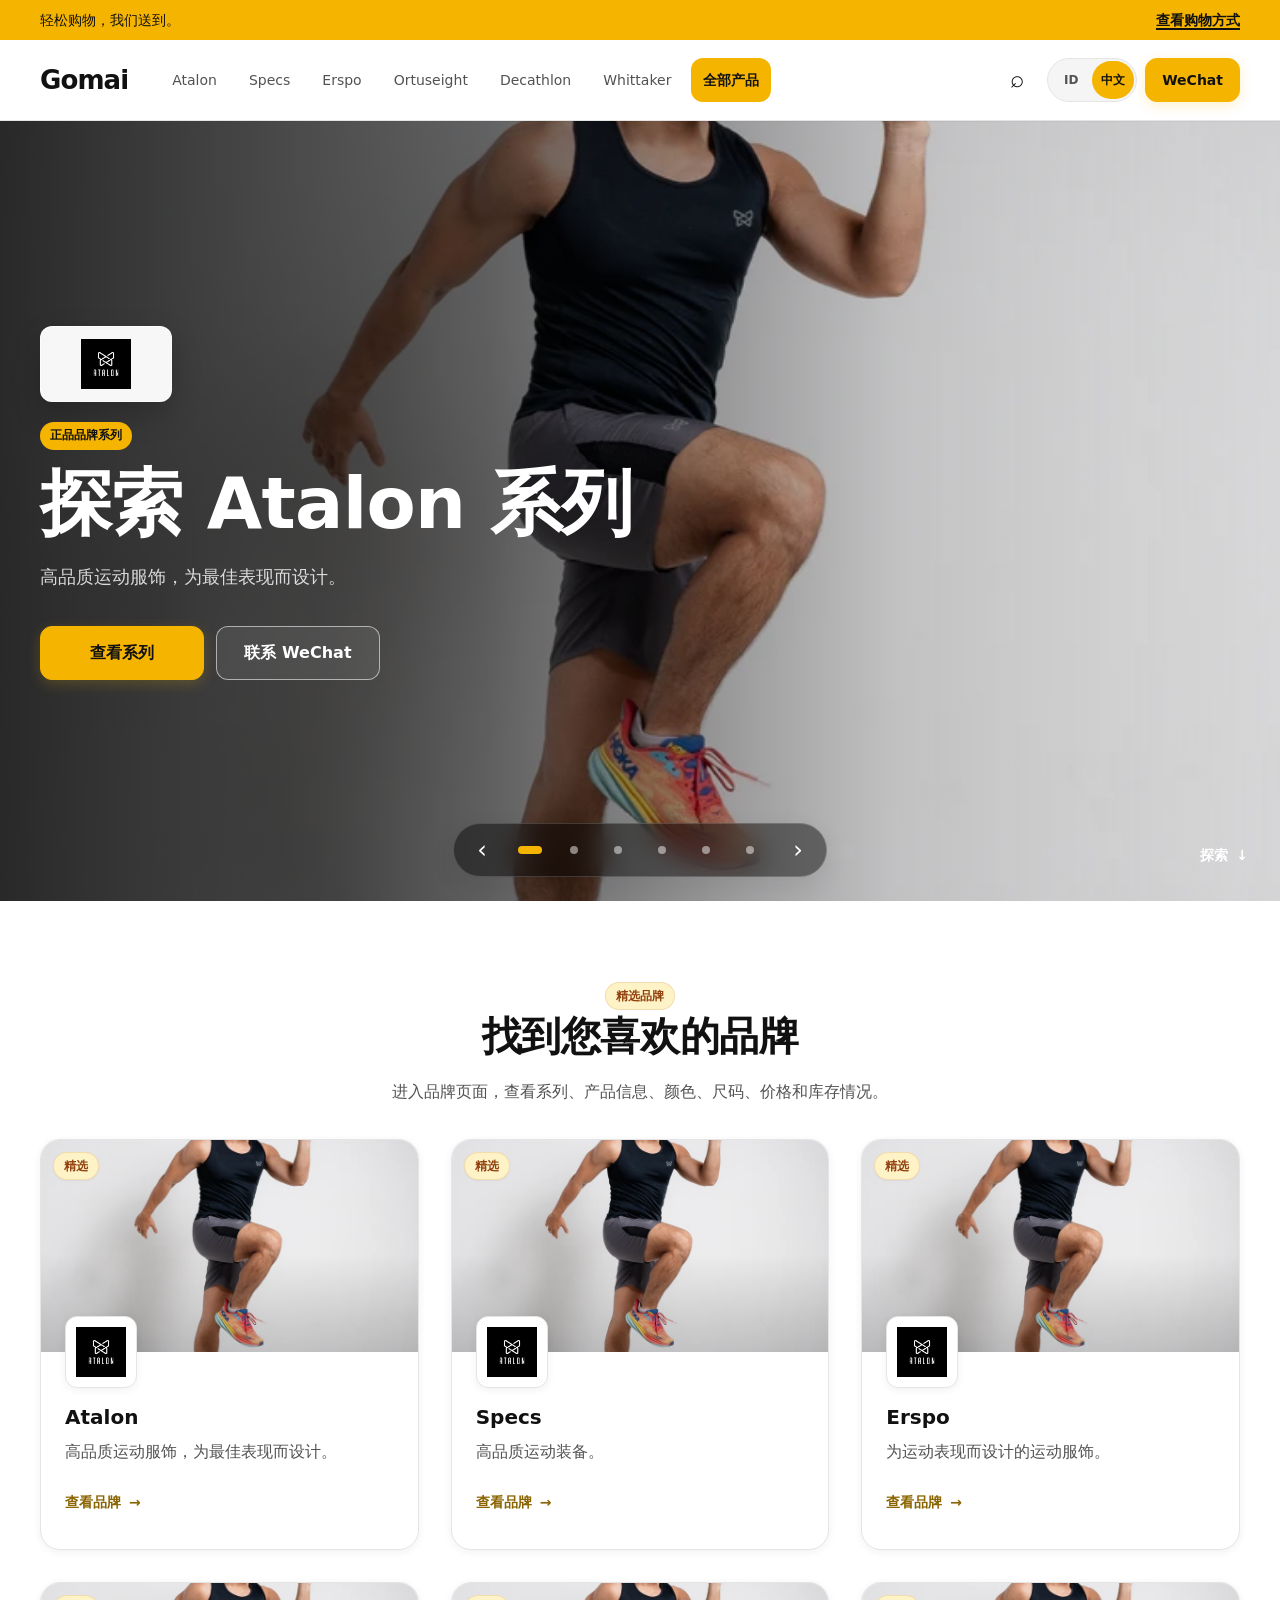
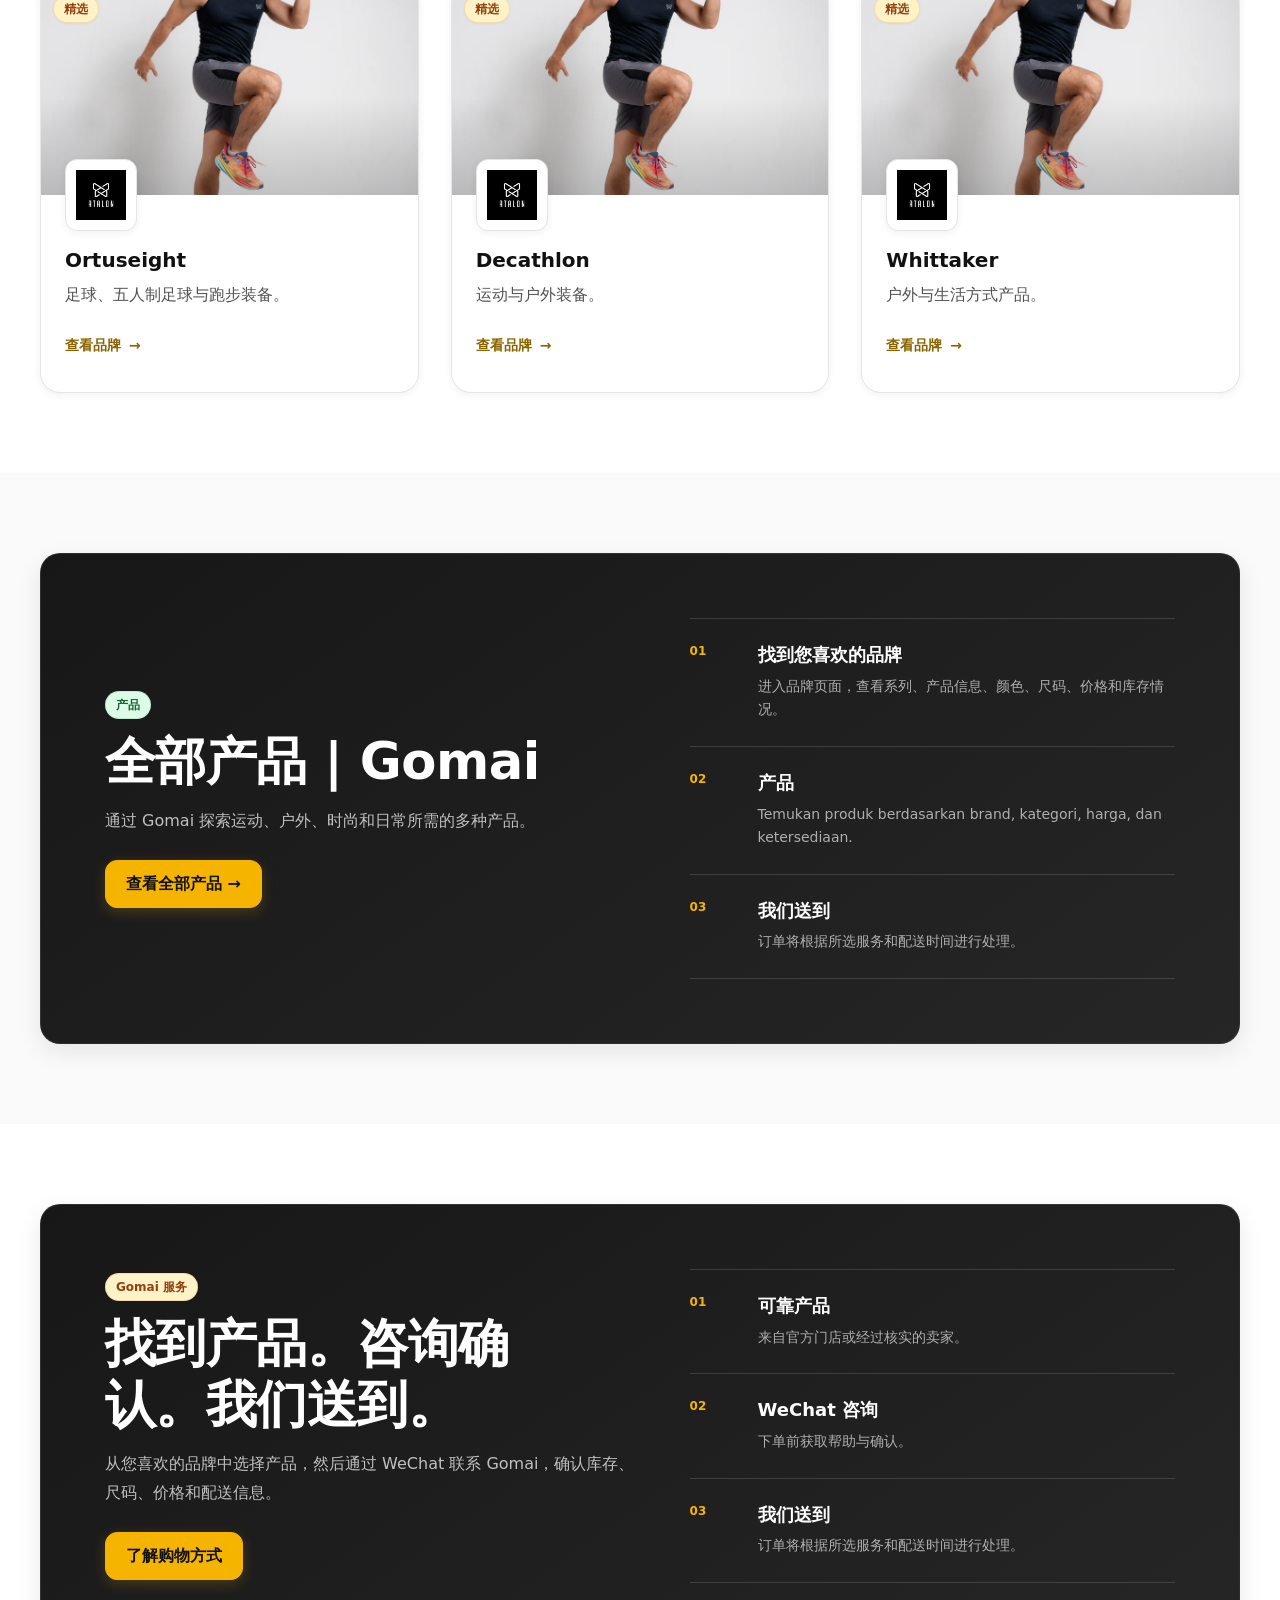
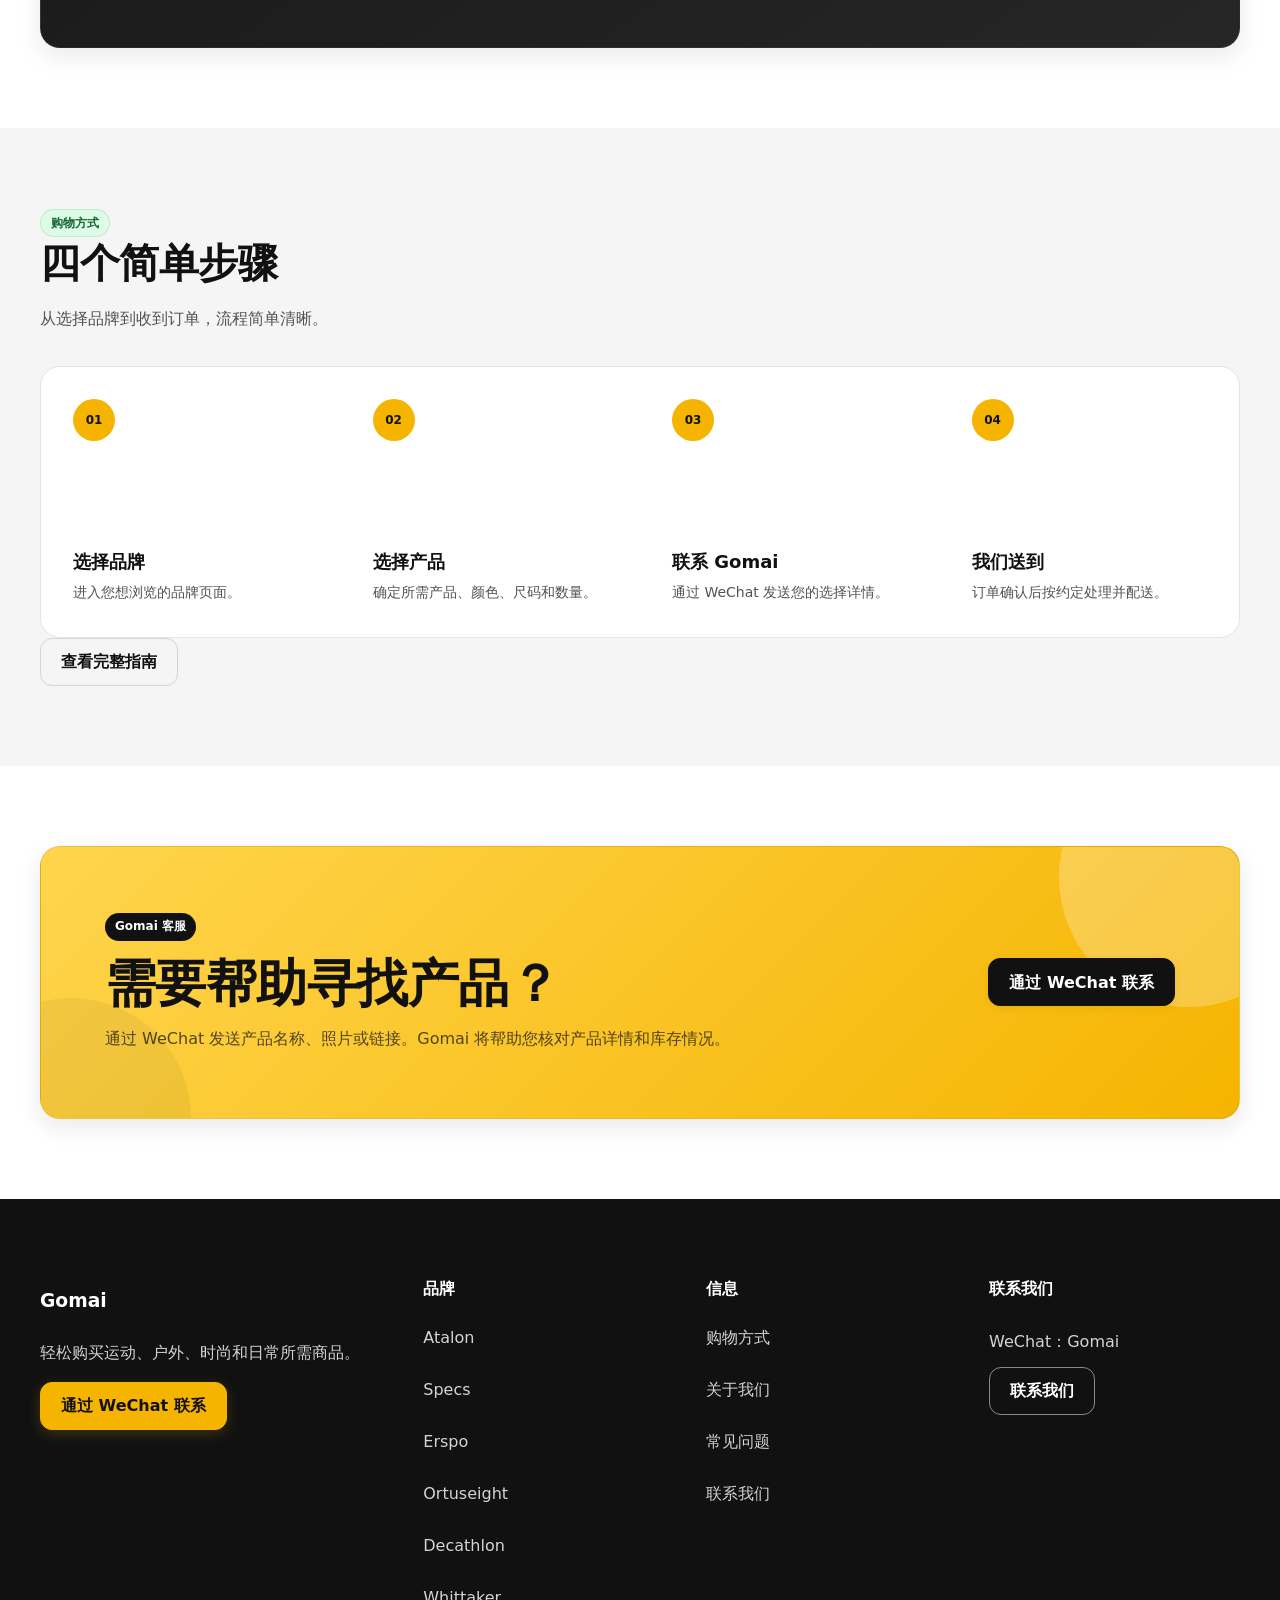
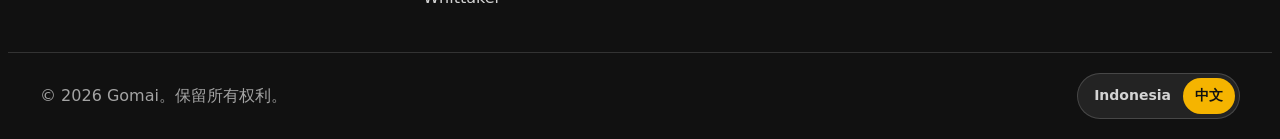
==== commit 31125283: "fix: finalize browser QA baseline" ====
--- a/index.html
+++ b/index.html
@@ -1,740 +1,740 @@
-<!DOCTYPE html>
-<html lang="id">
-
-<head>
-    <meta charset="UTF-8">
-
-    <meta
-        name="viewport"
-        content="width=device-width, initial-scale=1.0"
-    >
-
-    <title>Gomai — Belanja mudah kami antar</title>
-
-    <meta
-        id="page-description"
-        name="description"
-        content="Jelajahi berbagai brand dan produk pilihan melalui Gomai. Belanja mudah, kami antar."
-    >
-
-    <link
-        rel="stylesheet"
-        href="css/styles.css"
-    >
-
-    <link
-        rel="stylesheet"
-        href="css/home.css"
-    >
-</head>
-
-<body data-page="home">
-
-    <!-- ==================================================
-         SHARED HEADER
-
-         HeaderComponent memiliki ownership penuh atas:
-         - promo bar
-         - logo
-         - navigasi brand
-         - pencarian
-         - language switcher
-         - mobile navigation
-         - tombol WeChat
-
-         Tidak ada brand/navigation hardcoded di index.html.
-    ================================================== -->
-
-    <header id="site-header"></header>
-
-
-    <!-- ==================================================
-         MAIN CONTENT
-    ================================================== -->
-
-    <main>
-
-
-        <!-- ==============================================
-             DYNAMIC BRAND HERO
-
-             Seluruh slide dibuat oleh HomeController
-             dari BrandsModel.
-
-             HTML hanya menyediakan:
-             - hero root
-             - controls
-             - dots
-             - previous / next
-        =============================================== -->
-
-        <section
-            class="home-hero"
-            id="home-hero"
-            aria-label="Brand unggulan"
-            data-lang-aria-label="hero.sectionLabel"
-        >
-
-            <!-- HERO NAVIGATION -->
-
-            <div
-                class="home-hero-controls"
-                aria-label="Navigasi brand unggulan"
-            >
-
-                <button
-                    type="button"
-                    class="home-hero-arrow"
-                    id="hero-previous"
-                    aria-label="Brand sebelumnya"
-                    data-lang-aria-label="hero.previousBrand"
-                >
-                    ‹
-                </button>
-
-
-                <div
-                    class="home-hero-dots"
-                    id="home-hero-dots"
-                    aria-label="Pilih hero brand"
-                    data-lang-aria-label="hero.chooseBrand"
-                ></div>
-
-
-                <button
-                    type="button"
-                    class="home-hero-arrow"
-                    id="hero-next"
-                    aria-label="Brand berikutnya"
-                    data-lang-aria-label="hero.nextBrand"
-                >
-                    ›
-                </button>
-
-            </div>
-
-
-            <!-- HERO SCROLL LINK -->
-
-            <a
-                href="#brands"
-                class="home-hero-scroll"
-                aria-label="Lanjut ke daftar brand"
-                data-lang-aria-label="hero.scrollLabel"
-            >
-
-                <span data-lang="hero.explore">
-                    Jelajahi
-                </span>
-
-                <span aria-hidden="true">
-                    ↓
-                </span>
-
-            </a>
-
-
-            <!-- NO-JAVASCRIPT FALLBACK -->
-
-            <noscript>
-
-                <div class="container">
-
-                    <div class="empty-state">
-
-                        <h1>
-                            Gomai
-                        </h1>
-
-                        <p>
-                            Aktifkan JavaScript untuk melihat
-                            koleksi brand Gomai.
-                        </p>
-
-                    </div>
-
-                </div>
-
-            </noscript>
-
-        </section>
-
-
-        <!-- ==============================================
-             BRAND DIRECTORY
-
-             Brand sepenuhnya data-driven.
-             HomeController mengisi #brand-grid dari
-             BrandsModel / data brand.
-
-             Menambah brand tidak membutuhkan perubahan HTML.
-        =============================================== -->
-
-        <section
-            class="section home-brand-introduction"
-            id="brands"
-        >
-
-            <div class="container">
-
-                <div class="section-title home-section-title">
-
-                    <span
-                        class="badge badge-warning"
-                        data-lang="brands.badge"
-                    >
-                        Brand Pilihan
-                    </span>
-
-                    <h2 data-lang="brands.title">
-                        Temukan Brand Favorit Anda
-                    </h2>
-
-                    <p data-lang="brands.description">
-                        Masuk ke halaman brand untuk melihat
-                        koleksi, informasi produk, pilihan warna,
-                        ukuran, harga, dan ketersediaan.
-                    </p>
-
-                </div>
-
-
-                <div
-                    id="brand-grid"
-                    class="brand-grid"
-                    aria-live="polite"
-                    aria-busy="true"
-                >
-
-                    <div class="empty-state">
-
-                        <p data-lang="brands.loading">
-                            Memuat brand...
-                        </p>
-
-                    </div>
-
-                </div>
-
-            </div>
-
-        </section>
-
-
-        <!-- ==============================================
-             ALL PRODUCTS CTA
-
-             Tidak ada produk atau kategori hardcoded.
-             Seluruh katalog berada di products.html.
-        =============================================== -->
-
-        <section class="section home-products-entry">
-
-            <div class="container">
-
-                <div class="home-service-banner">
-
-                    <div class="home-service-banner-copy">
-
-                        <span
-                            class="badge badge-success"
-                            data-lang="common.products"
-                        >
-                            Produk
-                        </span>
-
-                        <h2 data-lang="productsPage.meta.title">
-                            Semua Produk
-                        </h2>
-
-                        <p data-lang="productsPage.meta.description">
-                            Jelajahi seluruh produk yang tersedia
-                            melalui Gomai dan gunakan filter untuk
-                            menemukan kebutuhan Anda.
-                        </p>
-
-                        <a
-                            href="pages/products.html"
-                            class="btn btn-primary"
-                            data-route="products"
-                            data-lang="categories.viewAllProducts"
-                        >
-                            Lihat Semua Produk
-                        </a>
-
-                    </div>
-
-
-                    <div class="home-service-points">
-
-                        <article>
-
-                            <strong>
-                                01
-                            </strong>
-
-                            <div>
-
-                                <h3 data-lang="brands.title">
-                                    Pilih Brand
-                                </h3>
-
-                                <p data-lang="brands.description">
-                                    Jelajahi koleksi dari brand
-                                    yang tersedia melalui Gomai.
-                                </p>
-
-                            </div>
-
-                        </article>
-
-
-                        <article>
-
-                            <strong>
-                                02
-                            </strong>
-
-                            <div>
-
-                                <h3 data-lang="common.products">
-                                    Pilih Produk
-                                </h3>
-
-                                <p>
-                                    Temukan produk berdasarkan
-                                    brand, kategori, harga,
-                                    dan ketersediaan.
-                                </p>
-
-                            </div>
-
-                        </article>
-
-
-                        <article>
-
-                            <strong>
-                                03
-                            </strong>
-
-                            <div>
-
-                                <h3 data-lang="services.delivery.title">
-                                    Kami Antar
-                                </h3>
-
-                                <p data-lang="services.delivery.description">
-                                    Pesanan diproses sesuai layanan
-                                    dan jadwal pengantaran.
-                                </p>
-
-                            </div>
-
-                        </article>
-
-                    </div>
-
-                </div>
-
-            </div>
-
-        </section>
-
-
-        <!-- ==============================================
-             GOMAI SERVICE
-        =============================================== -->
-
-        <section class="section home-service-banner-section">
-
-            <div class="container">
-
-                <div class="home-service-banner">
-
-                    <div class="home-service-banner-copy">
-
-                        <span
-                            class="badge badge-warning"
-                            data-lang="services.badge"
-                        >
-                            Layanan Gomai
-                        </span>
-
-                        <h2 data-lang="services.title">
-                            Temukan Produk. Konsultasikan. Kami Antar.
-                        </h2>
-
-                        <p data-lang="services.description">
-                            Pilih produk dari brand favorit Anda,
-                            kemudian hubungi Gomai melalui WeChat
-                            untuk memeriksa stok, ukuran, harga,
-                            dan pengantaran.
-                        </p>
-
-                        <a
-                            href="#how-to-buy"
-                            class="btn btn-primary"
-                            data-lang="services.button"
-                        >
-                            Pelajari Cara Belanja
-                        </a>
-
-                    </div>
-
-
-                    <div class="home-service-points">
-
-
-                        <!-- SERVICE 1 -->
-
-                        <article>
-
-                            <strong>
-                                01
-                            </strong>
-
-                            <div>
-
-                                <h3 data-lang="services.trustedProducts.title">
-                                    Produk Terpercaya
-                                </h3>
-
-                                <p data-lang="services.trustedProducts.description">
-                                    Bersumber dari toko atau
-                                    penjual yang telah diperiksa.
-                                </p>
-
-                            </div>
-
-                        </article>
-
-
-                        <!-- SERVICE 2 -->
-
-                        <article>
-
-                            <strong>
-                                02
-                            </strong>
-
-                            <div>
-
-                                <h3 data-lang="services.wechatConsultation.title">
-                                    Konsultasi WeChat
-                                </h3>
-
-                                <p data-lang="services.wechatConsultation.description">
-                                    Dapatkan bantuan sebelum
-                                    melakukan pemesanan.
-                                </p>
-
-                            </div>
-
-                        </article>
-
-
-                        <!-- SERVICE 3 -->
-
-                        <article>
-
-                            <strong>
-                                03
-                            </strong>
-
-                            <div>
-
-                                <h3 data-lang="services.delivery.title">
-                                    Kami Antar
-                                </h3>
-
-                                <p data-lang="services.delivery.description">
-                                    Pesanan diproses sesuai layanan
-                                    dan jadwal pengantaran.
-                                </p>
-
-                            </div>
-
-                        </article>
-
-                    </div>
-
-                </div>
-
-            </div>
-
-        </section>
-
-
-        <!-- ==============================================
-             HOW TO BUY
-        =============================================== -->
-
-        <section
-            class="section home-how-to-buy"
-            id="how-to-buy"
-        >
-
-            <div class="container">
-
-                <div class="section-title">
-
-                    <span
-                        class="badge badge-success"
-                        data-lang="shopping.badge"
-                    >
-                        Cara Belanja
-                    </span>
-
-                    <h2 data-lang="shopping.title">
-                        Empat Langkah Sederhana
-                    </h2>
-
-                    <p data-lang="shopping.description">
-                        Mulai dari memilih brand hingga menerima
-                        pesanan Anda.
-                    </p>
-
-                </div>
-
-
-                <div class="home-steps-grid">
-
-
-                    <!-- STEP 1 -->
-
-                    <article class="home-step">
-
-                        <span class="home-step-number">
-                            01
-                        </span>
-
-                        <h3 data-lang="shopping.step1.title">
-                            Pilih Brand
-                        </h3>
-
-                        <p data-lang="shopping.step1.description">
-                            Masuk ke halaman brand yang ingin
-                            Anda jelajahi.
-                        </p>
-
-                    </article>
-
-
-                    <!-- STEP 2 -->
-
-                    <article class="home-step">
-
-                        <span class="home-step-number">
-                            02
-                        </span>
-
-                        <h3 data-lang="shopping.step2.title">
-                            Pilih Produk
-                        </h3>
-
-                        <p data-lang="shopping.step2.description">
-                            Tentukan produk, warna, ukuran,
-                            dan jumlah yang dibutuhkan.
-                        </p>
-
-                    </article>
-
-
-                    <!-- STEP 3 -->
-
-                    <article class="home-step">
-
-                        <span class="home-step-number">
-                            03
-                        </span>
-
-                        <h3 data-lang="shopping.step3.title">
-                            Hubungi Gomai
-                        </h3>
-
-                        <p data-lang="shopping.step3.description">
-                            Kirim detail pilihan Anda melalui
-                            WeChat.
-                        </p>
-
-                    </article>
-
-
-                    <!-- STEP 4 -->
-
-                    <article class="home-step">
-
-                        <span class="home-step-number">
-                            04
-                        </span>
-
-                        <h3 data-lang="shopping.step4.title">
-                            Kami Antar
-                        </h3>
-
-                        <p data-lang="shopping.step4.description">
-                            Pesanan diproses dan dikirim sesuai
-                            kesepakatan.
-                        </p>
-
-                    </article>
-
-                </div>
-
-
-                <div class="section-footer">
-
-                    <a
-                        href="pages/how-to-buy.html"
-                        class="btn btn-outline"
-                        data-route="howToBuy"
-                        data-lang="shopping.viewFullGuide"
-                    >
-                        Lihat Panduan Lengkap
-                    </a>
-
-                </div>
-
-            </div>
-
-        </section>
-
-
-        <!-- ==============================================
-             WECHAT CTA
-
-             Ini sekaligus menjadi target #wechat untuk
-             HeaderComponent dan tombol hero.
-        =============================================== -->
-
-        <section
-            class="section home-wechat-section"
-            id="wechat"
-        >
-
-            <div class="container">
-
-                <div class="home-wechat-cta">
-
-                    <div>
-
-                        <span
-                            class="home-wechat-label"
-                            data-lang="wechat.label"
-                        >
-                            Layanan Pelanggan Gomai
-                        </span>
-
-                        <h2 data-lang="wechat.title">
-                            Butuh Bantuan Menemukan Produk?
-                        </h2>
-
-                        <p data-lang="wechat.description">
-                            Kirim nama, foto, atau tautan produk
-                            melalui WeChat. Gomai akan membantu
-                            memeriksa detail dan ketersediaannya.
-                        </p>
-
-                    </div>
-
-
-                    <a
-                        href="pages/contact.html"
-                        class="btn btn-primary"
-                        data-route="contact"
-                        data-lang="wechat.button"
-                    >
-                        Hubungi via WeChat
-                    </a>
-
-                </div>
-
-            </div>
-
-        </section>
-
-    </main>
-
-
-    <!-- ==================================================
-         SHARED FOOTER
-
-         FooterComponent memiliki ownership penuh atas footer.
-    ================================================== -->
-
-    <footer id="site-footer"></footer>
-
-
-    <!-- ==================================================
-         JAVASCRIPT — GOMAI FRAMEWORK
-    ================================================== -->
-
-
-    <!-- ==================================================
-         1. FOUNDATION
-    ================================================== -->
-
-    <script src="js/config.js"></script>
-    <script src="js/core/utils.js"></script>
-    <script src="js/language.js"></script>
-
-
-    <!-- ==================================================
-         2. CORE FOUNDATION
-    ================================================== -->
-
-    <script src="js/core/component-core.js"></script>
-
-    <script src="js/core/model-registry.js"></script>
-    <script src="js/core/component-registry.js"></script>
-    <script src="js/core/controller-registry.js"></script>
-
-
-    <!-- ==================================================
-         3. MODELS
-    ================================================== -->
-
-    <script src="js/models/brands.js"></script>
-    <script src="js/models/products.js"></script>
-
-
-    <!-- ==================================================
-         4. COMPONENTS
-    ================================================== -->
-
-    <script src="js/components/loading.js"></script>
-    <script src="js/components/empty-state.js"></script>
-
-    <script src="js/components/product-card.js"></script>
-    <script src="js/components/brand-card.js"></script>
-    <script src="js/components/search-panel.js"></script>
-
-    <script src="js/components/header.js"></script>
-    <script src="js/components/footer.js"></script>
-
-
-    <!-- ==================================================
-         5. PAGE CONTROLLER
-    ================================================== -->
-
-    <script src="js/home.js"></script>
-
-
-    <!-- ==================================================
-         6. GOMAI CORE
-    ================================================== -->
-
-    <script src="js/core/gomai.js"></script>
-
-
-    <!-- ==================================================
-         7. APPLICATION BOOTSTRAPPER
-
-         app.js WAJIB MENJADI SCRIPT TERAKHIR.
-    ================================================== -->
-
-    <script src="js/app.js"></script>
-
-</body>
+<!DOCTYPE html>
+<html lang="id">
+
+<head>
+    <meta charset="UTF-8">
+
+    <meta
+        name="viewport"
+        content="width=device-width, initial-scale=1.0"
+    >
+
+    <title>Gomai — Belanja mudah kami antar</title>
+
+    <meta
+        id="page-description"
+        name="description"
+        content="Jelajahi berbagai brand dan produk pilihan melalui Gomai. Belanja mudah, kami antar."
+    >
+
+    <link
+        rel="stylesheet"
+        href="css/styles.css"
+    >
+
+    <link
+        rel="stylesheet"
+        href="css/home.css"
+    >
+</head>
+
+<body data-page="home">
+
+    <!-- ==================================================
+         SHARED HEADER
+
+         HeaderComponent memiliki ownership penuh atas:
+         - promo bar
+         - logo
+         - navigasi brand
+         - pencarian
+         - language switcher
+         - mobile navigation
+         - tombol WeChat
+
+         Tidak ada brand/navigation hardcoded di index.html.
+    ================================================== -->
+
+    <header id="site-header"></header>
+
+
+    <!-- ==================================================
+         MAIN CONTENT
+    ================================================== -->
+
+    <main>
+
+
+        <!-- ==============================================
+             DYNAMIC BRAND HERO
+
+             Seluruh slide dibuat oleh HomeController
+             dari BrandsModel.
+
+             HTML hanya menyediakan:
+             - hero root
+             - controls
+             - dots
+             - previous / next
+        =============================================== -->
+
+        <section
+            class="home-hero"
+            id="home-hero"
+            aria-label="Brand unggulan"
+            data-lang-aria-label="hero.sectionLabel"
+        >
+
+            <!-- HERO NAVIGATION -->
+
+            <div
+                class="home-hero-controls"
+                aria-label="Navigasi brand unggulan"
+            >
+
+                <button
+                    type="button"
+                    class="home-hero-arrow"
+                    id="hero-previous"
+                    aria-label="Brand sebelumnya"
+                    data-lang-aria-label="hero.previousBrand"
+                >
+                    ‹
+                </button>
+
+
+                <div
+                    class="home-hero-dots"
+                    id="home-hero-dots"
+                    aria-label="Pilih hero brand"
+                    data-lang-aria-label="hero.chooseBrand"
+                ></div>
+
+
+                <button
+                    type="button"
+                    class="home-hero-arrow"
+                    id="hero-next"
+                    aria-label="Brand berikutnya"
+                    data-lang-aria-label="hero.nextBrand"
+                >
+                    ›
+                </button>
+
+            </div>
+
+
+            <!-- HERO SCROLL LINK -->
+
+            <a
+                href="#brands"
+                class="home-hero-scroll"
+                aria-label="Lanjut ke daftar brand"
+                data-lang-aria-label="hero.scrollLabel"
+            >
+
+                <span data-lang="hero.explore">
+                    Jelajahi
+                </span>
+
+                <span aria-hidden="true">
+                    ↓
+                </span>
+
+            </a>
+
+
+            <!-- NO-JAVASCRIPT FALLBACK -->
+
+            <noscript>
+
+                <div class="container">
+
+                    <div class="empty-state">
+
+                        <h1>
+                            Gomai
+                        </h1>
+
+                        <p>
+                            Aktifkan JavaScript untuk melihat
+                            koleksi brand Gomai.
+                        </p>
+
+                    </div>
+
+                </div>
+
+            </noscript>
+
+        </section>
+
+
+        <!-- ==============================================
+             BRAND DIRECTORY
+
+             Brand sepenuhnya data-driven.
+             HomeController mengisi #brand-grid dari
+             BrandsModel / data brand.
+
+             Menambah brand tidak membutuhkan perubahan HTML.
+        =============================================== -->
+
+        <section
+            class="section home-brand-introduction"
+            id="brands"
+        >
+
+            <div class="container">
+
+                <div class="section-title home-section-title">
+
+                    <span
+                        class="badge badge-warning"
+                        data-lang="brands.badge"
+                    >
+                        Brand Pilihan
+                    </span>
+
+                    <h2 data-lang="brands.title">
+                        Temukan Brand Favorit Anda
+                    </h2>
+
+                    <p data-lang="brands.description">
+                        Masuk ke halaman brand untuk melihat
+                        koleksi, informasi produk, pilihan warna,
+                        ukuran, harga, dan ketersediaan.
+                    </p>
+
+                </div>
+
+
+                <div
+                    id="brand-grid"
+                    class="brand-grid"
+                    aria-live="polite"
+                    aria-busy="true"
+                >
+
+                    <div class="empty-state">
+
+                        <p data-lang="brands.loading">
+                            Memuat brand...
+                        </p>
+
+                    </div>
+
+                </div>
+
+            </div>
+
+        </section>
+
+
+        <!-- ==============================================
+             ALL PRODUCTS CTA
+
+             Tidak ada produk atau kategori hardcoded.
+             Seluruh katalog berada di products.html.
+        =============================================== -->
+
+        <section class="section home-products-entry">
+
+            <div class="container">
+
+                <div class="home-service-banner">
+
+                    <div class="home-service-banner-copy">
+
+                        <span
+                            class="badge badge-success"
+                            data-lang="common.products"
+                        >
+                            Produk
+                        </span>
+
+                        <h2 data-lang="productsPage.meta.title">
+                            Semua Produk
+                        </h2>
+
+                        <p data-lang="productsPage.meta.description">
+                            Jelajahi seluruh produk yang tersedia
+                            melalui Gomai dan gunakan filter untuk
+                            menemukan kebutuhan Anda.
+                        </p>
+
+                        <a
+                            href="pages/products.html"
+                            class="btn btn-primary"
+                            data-route="products"
+                            data-lang="categories.viewAllProducts"
+                        >
+                            Lihat Semua Produk
+                        </a>
+
+                    </div>
+
+
+                    <div class="home-service-points">
+
+                        <article>
+
+                            <strong>
+                                01
+                            </strong>
+
+                            <div>
+
+                                <h3 data-lang="brands.title">
+                                    Pilih Brand
+                                </h3>
+
+                                <p data-lang="brands.description">
+                                    Jelajahi koleksi dari brand
+                                    yang tersedia melalui Gomai.
+                                </p>
+
+                            </div>
+
+                        </article>
+
+
+                        <article>
+
+                            <strong>
+                                02
+                            </strong>
+
+                            <div>
+
+                                <h3 data-lang="common.products">
+                                    Pilih Produk
+                                </h3>
+
+                                <p>
+                                    Temukan produk berdasarkan
+                                    brand, kategori, harga,
+                                    dan ketersediaan.
+                                </p>
+
+                            </div>
+
+                        </article>
+
+
+                        <article>
+
+                            <strong>
+                                03
+                            </strong>
+
+                            <div>
+
+                                <h3 data-lang="services.delivery.title">
+                                    Kami Antar
+                                </h3>
+
+                                <p data-lang="services.delivery.description">
+                                    Pesanan diproses sesuai layanan
+                                    dan jadwal pengantaran.
+                                </p>
+
+                            </div>
+
+                        </article>
+
+                    </div>
+
+                </div>
+
+            </div>
+
+        </section>
+
+
+        <!-- ==============================================
+             GOMAI SERVICE
+        =============================================== -->
+
+        <section class="section home-service-banner-section">
+
+            <div class="container">
+
+                <div class="home-service-banner">
+
+                    <div class="home-service-banner-copy">
+
+                        <span
+                            class="badge badge-warning"
+                            data-lang="services.badge"
+                        >
+                            Layanan Gomai
+                        </span>
+
+                        <h2 data-lang="services.title">
+                            Temukan Produk. Konsultasikan. Kami Antar.
+                        </h2>
+
+                        <p data-lang="services.description">
+                            Pilih produk dari brand favorit Anda,
+                            kemudian hubungi Gomai melalui WeChat
+                            untuk memeriksa stok, ukuran, harga,
+                            dan pengantaran.
+                        </p>
+
+                        <a
+                            href="#how-to-buy"
+                            class="btn btn-primary"
+                            data-lang="services.button"
+                        >
+                            Pelajari Cara Belanja
+                        </a>
+
+                    </div>
+
+
+                    <div class="home-service-points">
+
+
+                        <!-- SERVICE 1 -->
+
+                        <article>
+
+                            <strong>
+                                01
+                            </strong>
+
+                            <div>
+
+                                <h3 data-lang="services.trustedProducts.title">
+                                    Produk Terpercaya
+                                </h3>
+
+                                <p data-lang="services.trustedProducts.description">
+                                    Bersumber dari toko atau
+                                    penjual yang telah diperiksa.
+                                </p>
+
+                            </div>
+
+                        </article>
+
+
+                        <!-- SERVICE 2 -->
+
+                        <article>
+
+                            <strong>
+                                02
+                            </strong>
+
+                            <div>
+
+                                <h3 data-lang="services.wechatConsultation.title">
+                                    Konsultasi WeChat
+                                </h3>
+
+                                <p data-lang="services.wechatConsultation.description">
+                                    Dapatkan bantuan sebelum
+                                    melakukan pemesanan.
+                                </p>
+
+                            </div>
+
+                        </article>
+
+
+                        <!-- SERVICE 3 -->
+
+                        <article>
+
+                            <strong>
+                                03
+                            </strong>
+
+                            <div>
+
+                                <h3 data-lang="services.delivery.title">
+                                    Kami Antar
+                                </h3>
+
+                                <p data-lang="services.delivery.description">
+                                    Pesanan diproses sesuai layanan
+                                    dan jadwal pengantaran.
+                                </p>
+
+                            </div>
+
+                        </article>
+
+                    </div>
+
+                </div>
+
+            </div>
+
+        </section>
+
+
+        <!-- ==============================================
+             HOW TO BUY
+        =============================================== -->
+
+        <section
+            class="section home-how-to-buy"
+            id="how-to-buy"
+        >
+
+            <div class="container">
+
+                <div class="section-title">
+
+                    <span
+                        class="badge badge-success"
+                        data-lang="shopping.badge"
+                    >
+                        Cara Belanja
+                    </span>
+
+                    <h2 data-lang="shopping.title">
+                        Empat Langkah Sederhana
+                    </h2>
+
+                    <p data-lang="shopping.description">
+                        Mulai dari memilih brand hingga menerima
+                        pesanan Anda.
+                    </p>
+
+                </div>
+
+
+                <div class="home-steps-grid">
+
+
+                    <!-- STEP 1 -->
+
+                    <article class="home-step">
+
+                        <span class="home-step-number">
+                            01
+                        </span>
+
+                        <h3 data-lang="shopping.step1.title">
+                            Pilih Brand
+                        </h3>
+
+                        <p data-lang="shopping.step1.description">
+                            Masuk ke halaman brand yang ingin
+                            Anda jelajahi.
+                        </p>
+
+                    </article>
+
+
+                    <!-- STEP 2 -->
+
+                    <article class="home-step">
+
+                        <span class="home-step-number">
+                            02
+                        </span>
+
+                        <h3 data-lang="shopping.step2.title">
+                            Pilih Produk
+                        </h3>
+
+                        <p data-lang="shopping.step2.description">
+                            Tentukan produk, warna, ukuran,
+                            dan jumlah yang dibutuhkan.
+                        </p>
+
+                    </article>
+
+
+                    <!-- STEP 3 -->
+
+                    <article class="home-step">
+
+                        <span class="home-step-number">
+                            03
+                        </span>
+
+                        <h3 data-lang="shopping.step3.title">
+                            Hubungi Gomai
+                        </h3>
+
+                        <p data-lang="shopping.step3.description">
+                            Kirim detail pilihan Anda melalui
+                            WeChat.
+                        </p>
+
+                    </article>
+
+
+                    <!-- STEP 4 -->
+
+                    <article class="home-step">
+
+                        <span class="home-step-number">
+                            04
+                        </span>
+
+                        <h3 data-lang="shopping.step4.title">
+                            Kami Antar
+                        </h3>
+
+                        <p data-lang="shopping.step4.description">
+                            Pesanan diproses dan dikirim sesuai
+                            kesepakatan.
+                        </p>
+
+                    </article>
+
+                </div>
+
+
+                <div class="section-footer">
+
+                    <a
+                        href="pages/how-to-buy.html"
+                        class="btn btn-outline"
+                        data-route="howToBuy"
+                        data-lang="shopping.viewFullGuide"
+                    >
+                        Lihat Panduan Lengkap
+                    </a>
+
+                </div>
+
+            </div>
+
+        </section>
+
+
+        <!-- ==============================================
+             WECHAT CTA
+
+             Ini sekaligus menjadi target #wechat untuk
+             HeaderComponent dan tombol hero.
+        =============================================== -->
+
+        <section
+            class="section home-wechat-section"
+            id="wechat"
+        >
+
+            <div class="container">
+
+                <div class="home-wechat-cta">
+
+                    <div>
+
+                        <span
+                            class="home-wechat-label"
+                            data-lang="wechat.label"
+                        >
+                            Layanan Pelanggan Gomai
+                        </span>
+
+                        <h2 data-lang="wechat.title">
+                            Butuh Bantuan Menemukan Produk?
+                        </h2>
+
+                        <p data-lang="wechat.description">
+                            Kirim nama, foto, atau tautan produk
+                            melalui WeChat. Gomai akan membantu
+                            memeriksa detail dan ketersediaannya.
+                        </p>
+
+                    </div>
+
+
+                    <a
+                        href="pages/contact.html"
+                        class="btn btn-primary"
+                        data-route="contact"
+                        data-lang="wechat.button"
+                    >
+                        Hubungi via WeChat
+                    </a>
+
+                </div>
+
+            </div>
+
+        </section>
+
+    </main>
+
+
+    <!-- ==================================================
+         SHARED FOOTER
+
+         FooterComponent memiliki ownership penuh atas footer.
+    ================================================== -->
+
+    <footer id="site-footer"></footer>
+
+
+    <!-- ==================================================
+         JAVASCRIPT — GOMAI FRAMEWORK
+    ================================================== -->
+
+
+    <!-- ==================================================
+         1. FOUNDATION
+    ================================================== -->
+
+    <script src="js/config.js"></script>
+    <script src="js/core/utils.js"></script>
+    <script src="js/language.js"></script>
+
+
+    <!-- ==================================================
+         2. CORE FOUNDATION
+    ================================================== -->
+
+    <script src="js/core/component-core.js"></script>
+
+    <script src="js/core/model-registry.js"></script>
+    <script src="js/core/component-registry.js"></script>
+    <script src="js/core/controller-registry.js"></script>
+
+
+    <!-- ==================================================
+         3. MODELS
+    ================================================== -->
+
+    <script src="js/models/brands.js"></script>
+    <script src="js/models/products.js"></script>
+
+
+    <!-- ==================================================
+         4. COMPONENTS
+    ================================================== -->
+
+    <script src="js/components/loading.js"></script>
+    <script src="js/components/empty-state.js"></script>
+
+    <script src="js/components/product-card.js"></script>
+    <script src="js/components/brand-card.js"></script>
+    <script src="js/components/search-panel.js"></script>
+
+    <script src="js/components/header.js"></script>
+    <script src="js/components/footer.js"></script>
+
+
+    <!-- ==================================================
+         5. PAGE CONTROLLER
+    ================================================== -->
+
+    <script src="js/home.js"></script>
+
+
+    <!-- ==================================================
+         6. GOMAI CORE
+    ================================================== -->
+
+    <script src="js/core/gomai.js"></script>
+
+
+    <!-- ==================================================
+         7. APPLICATION BOOTSTRAPPER
+
+         app.js WAJIB MENJADI SCRIPT TERAKHIR.
+    ================================================== -->
+
+    <script src="js/app.js"></script>
+
+</body>
 </html>
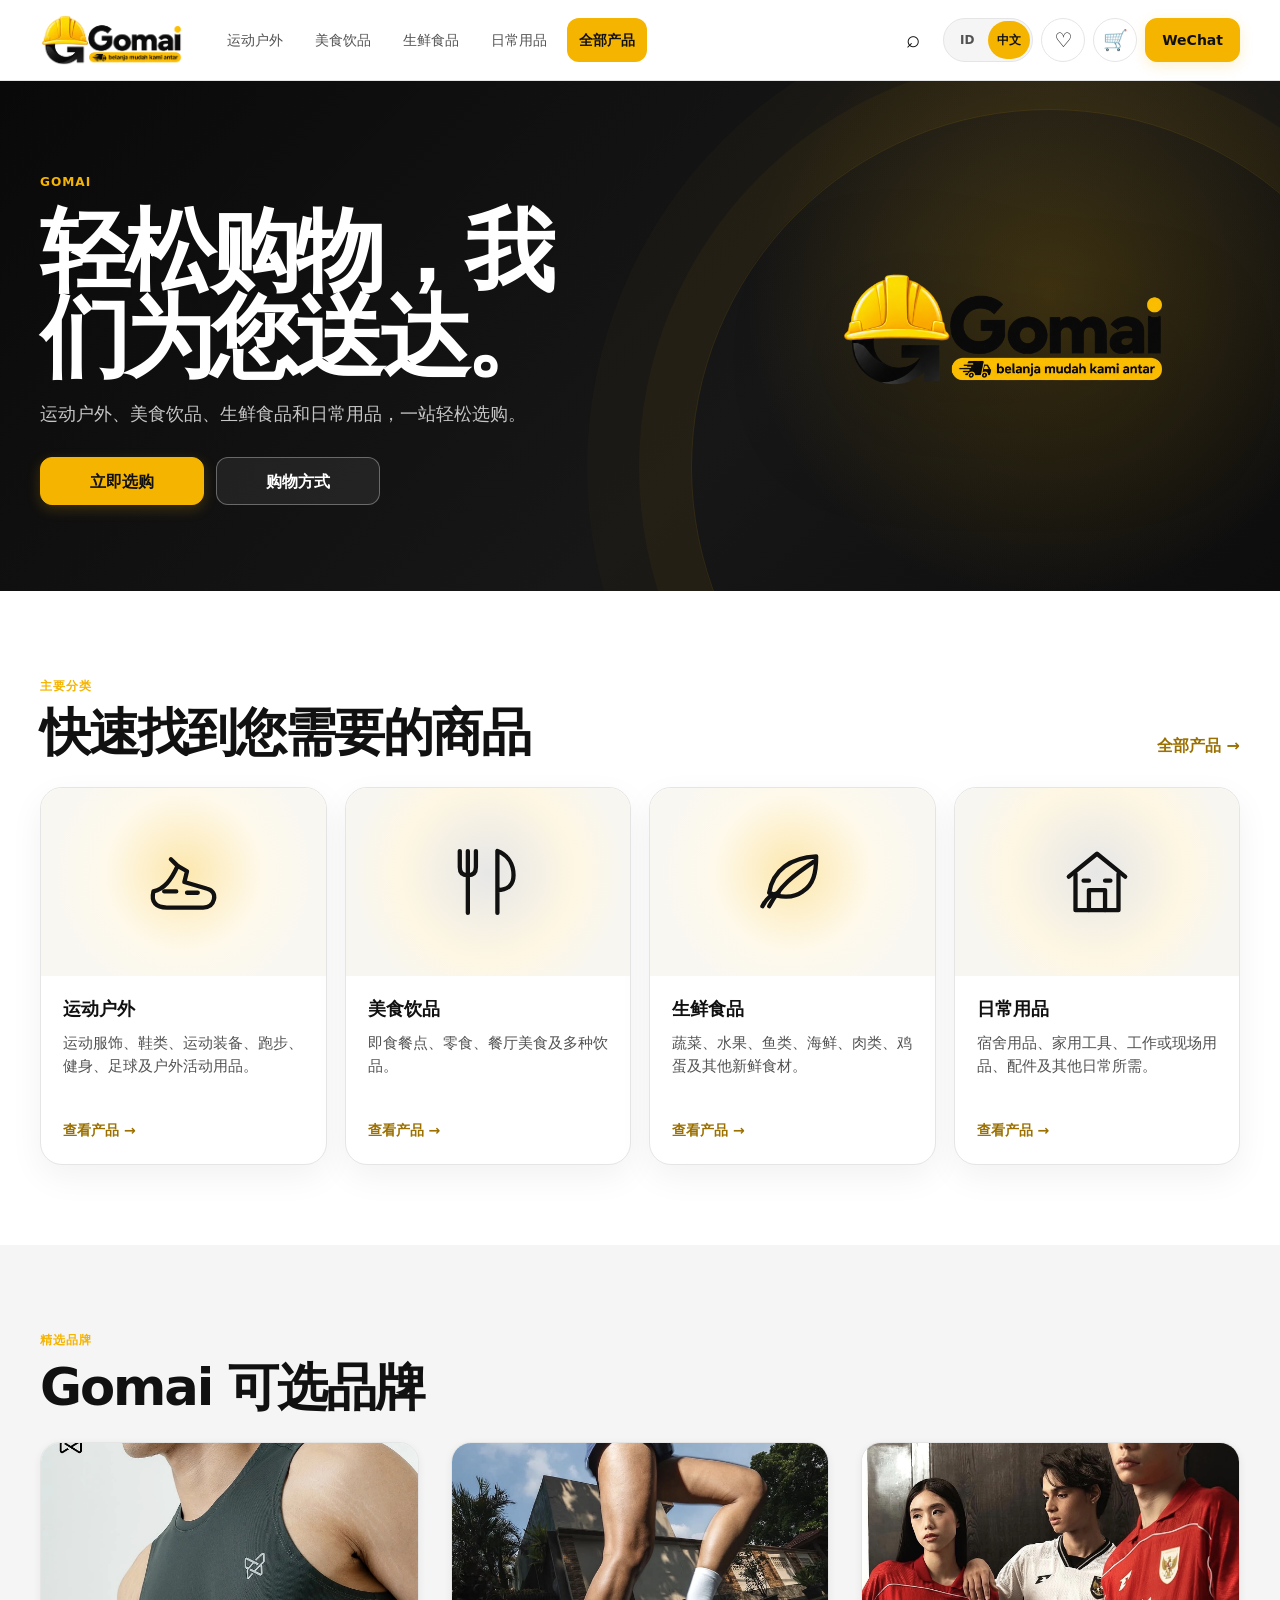
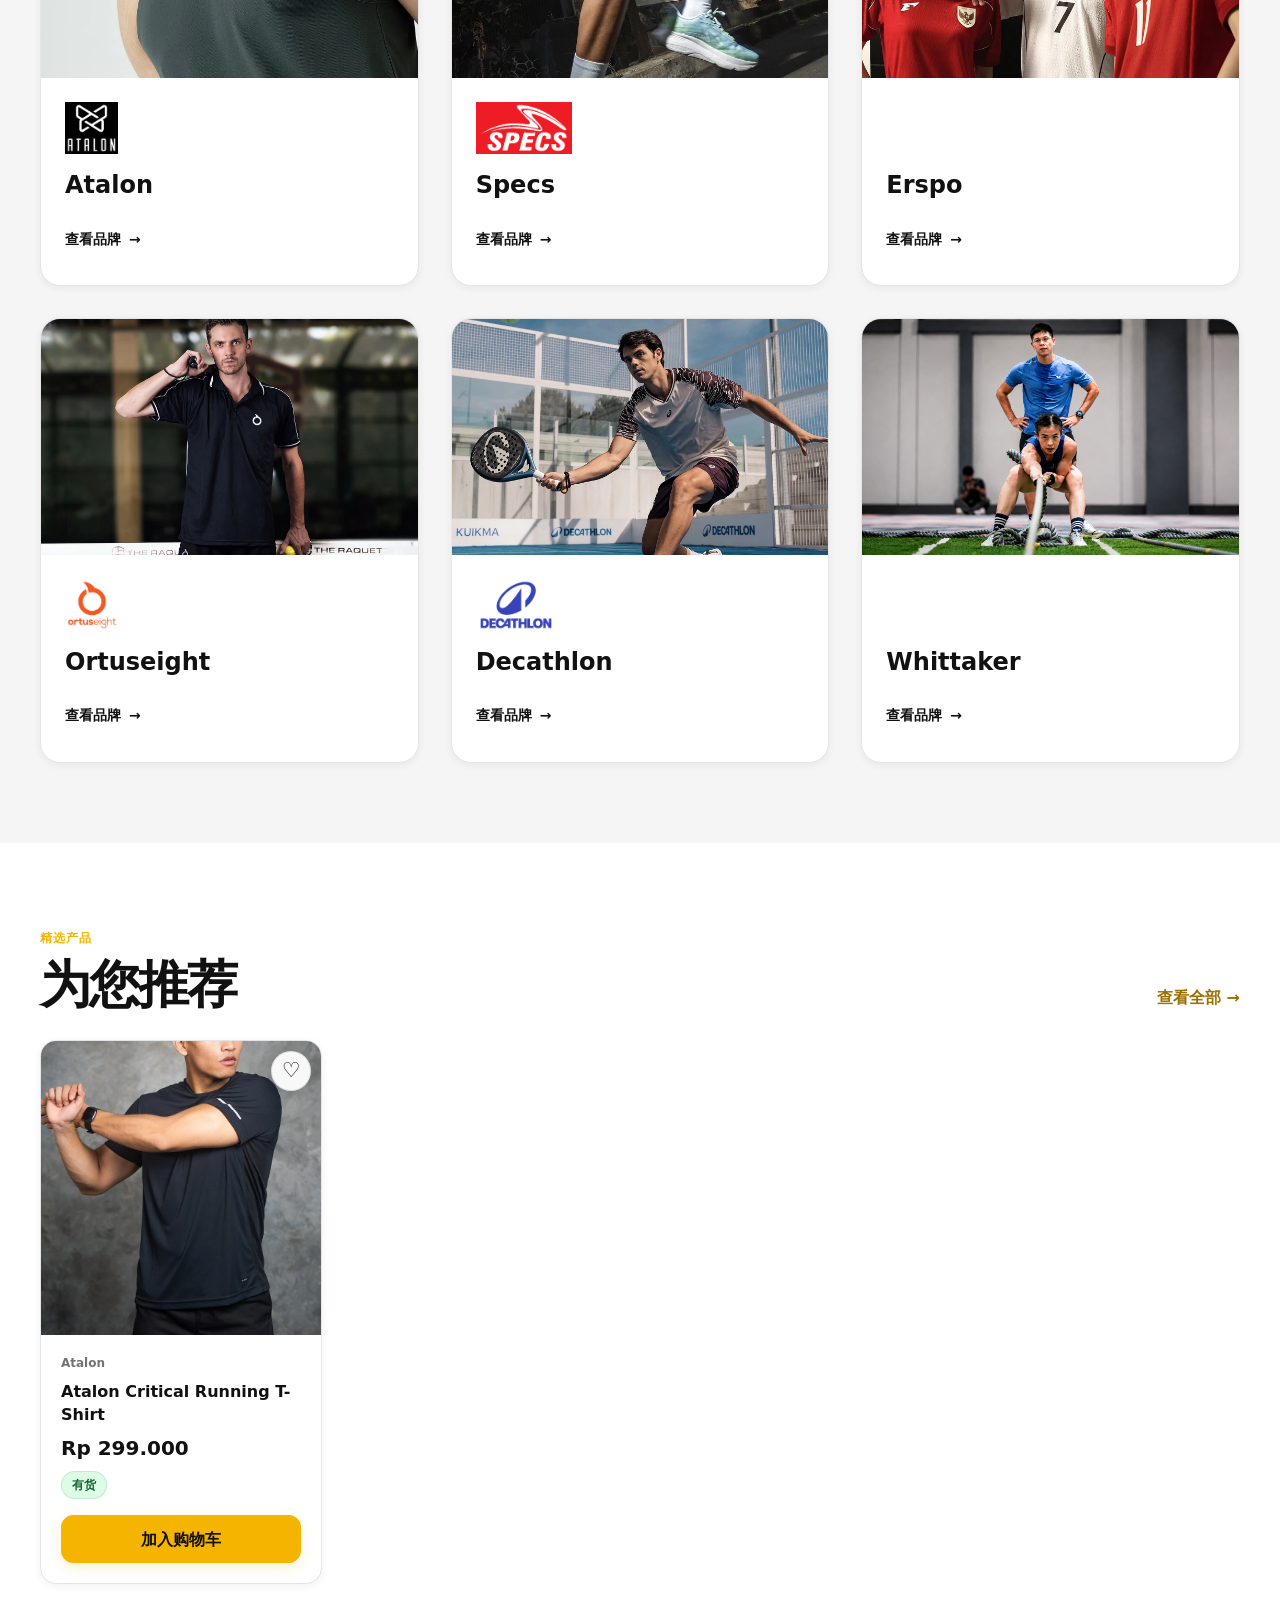
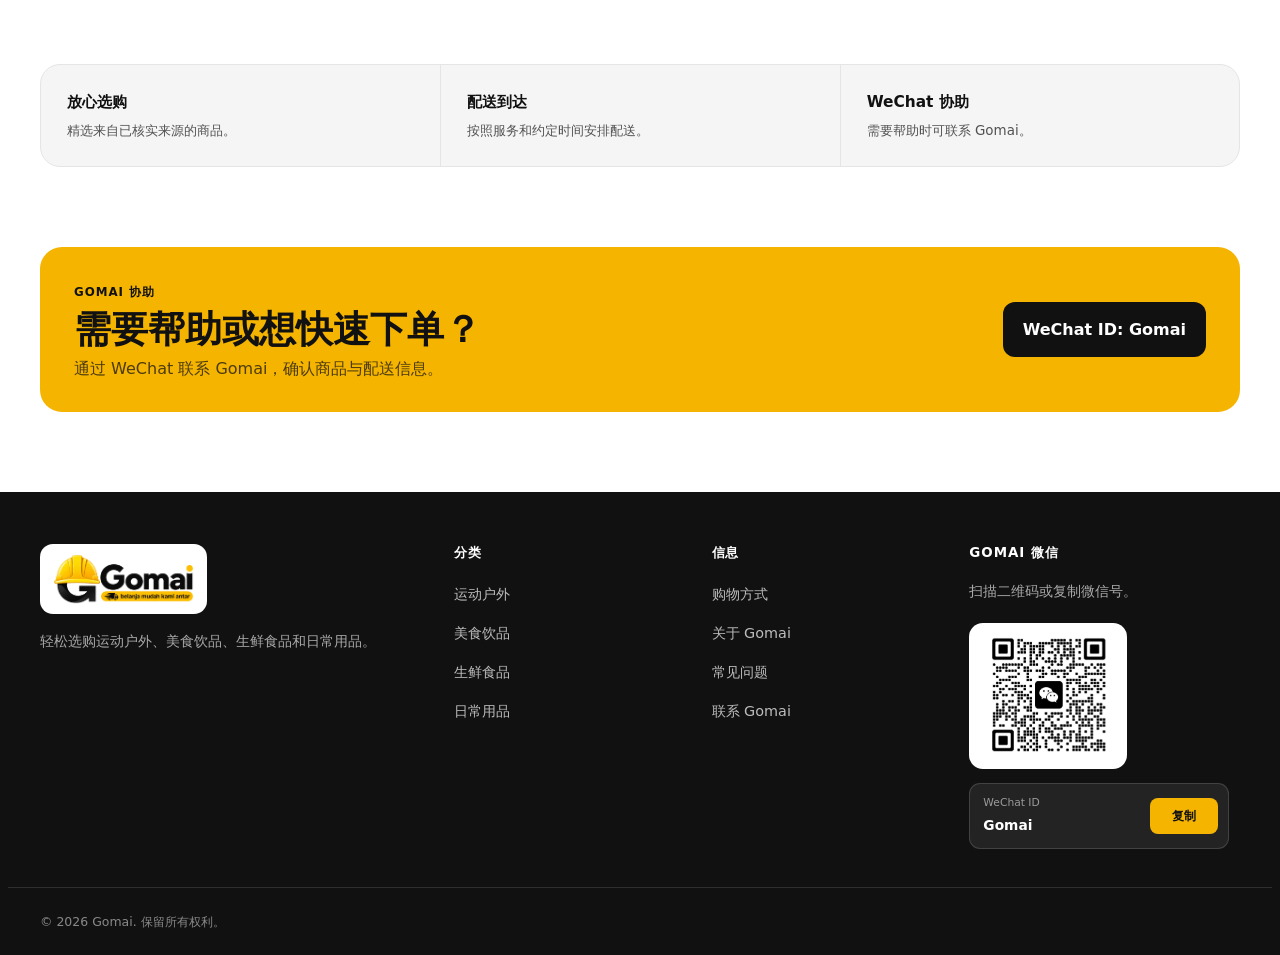
==== commit 2a6530b7: "Gomai Website Replacement 6" ====
--- a/index.html
+++ b/index.html
@@ -14,600 +14,275 @@
     <meta
         id="page-description"
         name="description"
-        content="Jelajahi berbagai brand dan produk pilihan melalui Gomai. Belanja mudah, kami antar."
+        content="Belanja berbagai kebutuhan melalui Gomai. Pilih kategori, produk, lalu kami antar."
     >
 
-    <link
-        rel="stylesheet"
-        href="css/styles.css"
-    >
-
-    <link
-        rel="stylesheet"
-        href="css/home.css"
-    >
+    <link rel="stylesheet" href="css/styles.css">
+    <link rel="stylesheet" href="css/home.css">
 </head>
 
 <body data-page="home">
 
-    <!-- ==================================================
-         SHARED HEADER
-
-         HeaderComponent memiliki ownership penuh atas:
-         - promo bar
-         - logo
-         - navigasi brand
-         - pencarian
-         - language switcher
-         - mobile navigation
-         - tombol WeChat
-
-         Tidak ada brand/navigation hardcoded di index.html.
-    ================================================== -->
-
     <header id="site-header"></header>
 
-
-    <!-- ==================================================
-         MAIN CONTENT
-    ================================================== -->
-
     <main>
 
-
-        <!-- ==============================================
-             DYNAMIC BRAND HERO
-
-             Seluruh slide dibuat oleh HomeController
-             dari BrandsModel.
-
-             HTML hanya menyediakan:
-             - hero root
-             - controls
-             - dots
-             - previous / next
-        =============================================== -->
-
+        <!-- GENERAL GOMAI HERO -->
+        <section class="home-main-hero">
+
+            <div class="container home-main-hero-inner">
+
+                <div class="home-main-hero-copy">
+
+                    <span
+                        class="home-main-hero-eyebrow"
+                        data-lang="homepage.hero.eyebrow"
+                    >
+                        Gomai
+                    </span>
+
+                    <h1 data-lang="homepage.hero.title">
+                        Belanja mudah, kami antar.
+                    </h1>
+
+                    <p data-lang="homepage.hero.description">
+                        Temukan kebutuhan olahraga, makanan,
+                        bahan segar, dan perlengkapan harian
+                        dalam satu tempat.
+                    </p>
+
+                    <div class="home-main-hero-actions">
+
+                        <a
+                            href="#categories"
+                            class="btn btn-primary"
+                            data-lang="homepage.hero.shopNow"
+                        >
+                            Belanja Sekarang
+                        </a>
+
+                        <a
+                            href="pages/how-to-buy.html"
+                            class="btn btn-hero-outline"
+                            data-route="howToBuy"
+                            data-lang="homepage.hero.howToBuy"
+                        >
+                            Cara Membeli
+                        </a>
+
+                    </div>
+
+                </div>
+
+                <div
+                    class="home-main-hero-brandmark"
+                    aria-hidden="true"
+                >
+                    <img
+                        src="assets/gomai/logo-master.png"
+                        alt=""
+                        decoding="async"
+                    >
+                </div>
+
+            </div>
+
+        </section>
+
+
+        <!-- 4 MAIN CATEGORIES -->
         <section
-            class="home-hero"
-            id="home-hero"
-            aria-label="Brand unggulan"
-            data-lang-aria-label="hero.sectionLabel"
+            class="section home-category-section"
+            id="categories"
         >
 
-            <!-- HERO NAVIGATION -->
-
-            <div
-                class="home-hero-controls"
-                aria-label="Navigasi brand unggulan"
-            >
-
-                <button
-                    type="button"
-                    class="home-hero-arrow"
-                    id="hero-previous"
-                    aria-label="Brand sebelumnya"
-                    data-lang-aria-label="hero.previousBrand"
-                >
-                    ‹
-                </button>
-
+            <div class="container">
+
+                <div class="home-section-heading">
+
+                    <div>
+
+                        <span
+                            class="home-section-overline"
+                            data-lang="homepage.categories.overline"
+                        >
+                            Kategori Utama
+                        </span>
+
+                        <h2 data-lang="homepage.categories.title">
+                            Temukan yang Anda Butuhkan
+                        </h2>
+
+                    </div>
+
+                    <a
+                        href="pages/products.html"
+                        data-route="products"
+                        data-lang="homepage.categories.allProducts"
+                    >
+                        Semua Produk →
+                    </a>
+
+                </div>
 
                 <div
-                    class="home-hero-dots"
-                    id="home-hero-dots"
-                    aria-label="Pilih hero brand"
-                    data-lang-aria-label="hero.chooseBrand"
-                ></div>
-
-
-                <button
-                    type="button"
-                    class="home-hero-arrow"
-                    id="hero-next"
-                    aria-label="Brand berikutnya"
-                    data-lang-aria-label="hero.nextBrand"
-                >
-                    ›
-                </button>
-
-            </div>
-
-
-            <!-- HERO SCROLL LINK -->
-
-            <a
-                href="#brands"
-                class="home-hero-scroll"
-                aria-label="Lanjut ke daftar brand"
-                data-lang-aria-label="hero.scrollLabel"
-            >
-
-                <span data-lang="hero.explore">
-                    Jelajahi
-                </span>
-
-                <span aria-hidden="true">
-                    ↓
-                </span>
-
-            </a>
-
-
-            <!-- NO-JAVASCRIPT FALLBACK -->
-
-            <noscript>
-
-                <div class="container">
-
-                    <div class="empty-state">
-
-                        <h1>
-                            Gomai
-                        </h1>
-
-                        <p>
-                            Aktifkan JavaScript untuk melihat
-                            koleksi brand Gomai.
-                        </p>
-
-                    </div>
-
-                </div>
-
-            </noscript>
-
-        </section>
-
-
-        <!-- ==============================================
-             BRAND DIRECTORY
-
-             Brand sepenuhnya data-driven.
-             HomeController mengisi #brand-grid dari
-             BrandsModel / data brand.
-
-             Menambah brand tidak membutuhkan perubahan HTML.
-        =============================================== -->
-
-        <section
-            class="section home-brand-introduction"
-            id="brands"
-        >
-
-            <div class="container">
-
-                <div class="section-title home-section-title">
-
-                    <span
-                        class="badge badge-warning"
-                        data-lang="brands.badge"
-                    >
-                        Brand Pilihan
-                    </span>
-
-                    <h2 data-lang="brands.title">
-                        Temukan Brand Favorit Anda
-                    </h2>
-
-                    <p data-lang="brands.description">
-                        Masuk ke halaman brand untuk melihat
-                        koleksi, informasi produk, pilihan warna,
-                        ukuran, harga, dan ketersediaan.
-                    </p>
-
-                </div>
-
-
-                <div
-                    id="brand-grid"
-                    class="brand-grid"
+                    id="home-category-grid"
+                    class="home-category-grid"
                     aria-live="polite"
                     aria-busy="true"
                 >
-
                     <div class="empty-state">
-
+                        <p data-lang="homepage.categories.loading">
+                            Memuat kategori...
+                        </p>
+                    </div>
+                </div>
+
+            </div>
+
+        </section>
+
+
+        <!-- SELECTED BRANDS -->
+        <section
+            class="section home-brand-section"
+            id="brands"
+        >
+
+            <div class="container">
+
+                <div class="home-section-heading">
+
+                    <div>
+
+                        <span
+                            class="home-section-overline"
+                            data-lang="homepage.brands.overline"
+                        >
+                            Brand Pilihan
+                        </span>
+
+                        <h2 data-lang="homepage.brands.title">
+                            Brand yang Tersedia di Gomai
+                        </h2>
+
+                    </div>
+
+                </div>
+
+                <div
+                    id="brand-grid"
+                    class="brand-grid home-brand-grid"
+                    aria-live="polite"
+                    aria-busy="true"
+                >
+                    <div class="empty-state">
                         <p data-lang="brands.loading">
                             Memuat brand...
                         </p>
-
-                    </div>
-
-                </div>
-
-            </div>
-
-        </section>
-
-
-        <!-- ==============================================
-             ALL PRODUCTS CTA
-
-             Tidak ada produk atau kategori hardcoded.
-             Seluruh katalog berada di products.html.
-        =============================================== -->
-
-        <section class="section home-products-entry">
-
-            <div class="container">
-
-                <div class="home-service-banner">
-
-                    <div class="home-service-banner-copy">
+                    </div>
+                </div>
+
+            </div>
+
+        </section>
+
+
+        <!-- FEATURED PRODUCTS -->
+        <section
+            class="section home-featured-products"
+            id="featured-products"
+        >
+
+            <div class="container">
+
+                <div class="home-section-heading">
+
+                    <div>
 
                         <span
-                            class="badge badge-success"
-                            data-lang="common.products"
-                        >
-                            Produk
-                        </span>
-
-                        <h2 data-lang="productsPage.meta.title">
-                            Semua Produk
+                            class="home-section-overline"
+                            data-lang="homepage.products.overline"
+                        >
+                            Produk Pilihan
+                        </span>
+
+                        <h2 data-lang="homepage.products.title">
+                            Pilihan untuk Anda
                         </h2>
 
-                        <p data-lang="productsPage.meta.description">
-                            Jelajahi seluruh produk yang tersedia
-                            melalui Gomai dan gunakan filter untuk
-                            menemukan kebutuhan Anda.
+                    </div>
+
+                    <a
+                        href="pages/products.html"
+                        data-route="products"
+                        data-lang="homepage.products.viewAll"
+                    >
+                        Lihat Semua →
+                    </a>
+
+                </div>
+
+                <div
+                    id="home-product-grid"
+                    class="product-grid products-grid home-product-grid"
+                    aria-live="polite"
+                    aria-busy="true"
+                >
+                    <div class="empty-state">
+                        <p data-lang="homepage.products.loading">
+                            Memuat produk...
                         </p>
-
-                        <a
-                            href="pages/products.html"
-                            class="btn btn-primary"
-                            data-route="products"
-                            data-lang="categories.viewAllProducts"
-                        >
-                            Lihat Semua Produk
-                        </a>
-
-                    </div>
-
-
-                    <div class="home-service-points">
-
-                        <article>
-
-                            <strong>
-                                01
-                            </strong>
-
-                            <div>
-
-                                <h3 data-lang="brands.title">
-                                    Pilih Brand
-                                </h3>
-
-                                <p data-lang="brands.description">
-                                    Jelajahi koleksi dari brand
-                                    yang tersedia melalui Gomai.
-                                </p>
-
-                            </div>
-
-                        </article>
-
-
-                        <article>
-
-                            <strong>
-                                02
-                            </strong>
-
-                            <div>
-
-                                <h3 data-lang="common.products">
-                                    Pilih Produk
-                                </h3>
-
-                                <p>
-                                    Temukan produk berdasarkan
-                                    brand, kategori, harga,
-                                    dan ketersediaan.
-                                </p>
-
-                            </div>
-
-                        </article>
-
-
-                        <article>
-
-                            <strong>
-                                03
-                            </strong>
-
-                            <div>
-
-                                <h3 data-lang="services.delivery.title">
-                                    Kami Antar
-                                </h3>
-
-                                <p data-lang="services.delivery.description">
-                                    Pesanan diproses sesuai layanan
-                                    dan jadwal pengantaran.
-                                </p>
-
-                            </div>
-
-                        </article>
-
-                    </div>
-
-                </div>
-
-            </div>
-
-        </section>
-
-
-        <!-- ==============================================
-             GOMAI SERVICE
-        =============================================== -->
-
-        <section class="section home-service-banner-section">
-
-            <div class="container">
-
-                <div class="home-service-banner">
-
-                    <div class="home-service-banner-copy">
-
-                        <span
-                            class="badge badge-warning"
-                            data-lang="services.badge"
-                        >
-                            Layanan Gomai
-                        </span>
-
-                        <h2 data-lang="services.title">
-                            Temukan Produk. Konsultasikan. Kami Antar.
-                        </h2>
-
-                        <p data-lang="services.description">
-                            Pilih produk dari brand favorit Anda,
-                            kemudian hubungi Gomai melalui WeChat
-                            untuk memeriksa stok, ukuran, harga,
-                            dan pengantaran.
-                        </p>
-
-                        <a
-                            href="#how-to-buy"
-                            class="btn btn-primary"
-                            data-lang="services.button"
-                        >
-                            Pelajari Cara Belanja
-                        </a>
-
-                    </div>
-
-
-                    <div class="home-service-points">
-
-
-                        <!-- SERVICE 1 -->
-
-                        <article>
-
-                            <strong>
-                                01
-                            </strong>
-
-                            <div>
-
-                                <h3 data-lang="services.trustedProducts.title">
-                                    Produk Terpercaya
-                                </h3>
-
-                                <p data-lang="services.trustedProducts.description">
-                                    Bersumber dari toko atau
-                                    penjual yang telah diperiksa.
-                                </p>
-
-                            </div>
-
-                        </article>
-
-
-                        <!-- SERVICE 2 -->
-
-                        <article>
-
-                            <strong>
-                                02
-                            </strong>
-
-                            <div>
-
-                                <h3 data-lang="services.wechatConsultation.title">
-                                    Konsultasi WeChat
-                                </h3>
-
-                                <p data-lang="services.wechatConsultation.description">
-                                    Dapatkan bantuan sebelum
-                                    melakukan pemesanan.
-                                </p>
-
-                            </div>
-
-                        </article>
-
-
-                        <!-- SERVICE 3 -->
-
-                        <article>
-
-                            <strong>
-                                03
-                            </strong>
-
-                            <div>
-
-                                <h3 data-lang="services.delivery.title">
-                                    Kami Antar
-                                </h3>
-
-                                <p data-lang="services.delivery.description">
-                                    Pesanan diproses sesuai layanan
-                                    dan jadwal pengantaran.
-                                </p>
-
-                            </div>
-
-                        </article>
-
-                    </div>
-
-                </div>
-
-            </div>
-
-        </section>
-
-
-        <!-- ==============================================
-             HOW TO BUY
-        =============================================== -->
-
-        <section
-            class="section home-how-to-buy"
-            id="how-to-buy"
-        >
-
-            <div class="container">
-
-                <div class="section-title">
-
-                    <span
-                        class="badge badge-success"
-                        data-lang="shopping.badge"
-                    >
-                        Cara Belanja
-                    </span>
-
-                    <h2 data-lang="shopping.title">
-                        Empat Langkah Sederhana
-                    </h2>
-
-                    <p data-lang="shopping.description">
-                        Mulai dari memilih brand hingga menerima
-                        pesanan Anda.
-                    </p>
-
-                </div>
-
-
-                <div class="home-steps-grid">
-
-
-                    <!-- STEP 1 -->
-
-                    <article class="home-step">
-
-                        <span class="home-step-number">
-                            01
-                        </span>
-
-                        <h3 data-lang="shopping.step1.title">
-                            Pilih Brand
-                        </h3>
-
-                        <p data-lang="shopping.step1.description">
-                            Masuk ke halaman brand yang ingin
-                            Anda jelajahi.
-                        </p>
-
+                    </div>
+                </div>
+
+            </div>
+
+        </section>
+
+
+        <!-- COMPACT TRUST STRIP -->
+        <section class="section home-trust-section">
+
+            <div class="container">
+
+                <div class="home-trust-strip">
+
+                    <article>
+                        <strong data-lang="homepage.trust.trusted.title">
+                            Produk Terpercaya
+                        </strong>
+                        <span data-lang="homepage.trust.trusted.description">
+                            Produk pilihan dari sumber yang diperiksa.
+                        </span>
                     </article>
 
-
-                    <!-- STEP 2 -->
-
-                    <article class="home-step">
-
-                        <span class="home-step-number">
-                            02
-                        </span>
-
-                        <h3 data-lang="shopping.step2.title">
-                            Pilih Produk
-                        </h3>
-
-                        <p data-lang="shopping.step2.description">
-                            Tentukan produk, warna, ukuran,
-                            dan jumlah yang dibutuhkan.
-                        </p>
-
+                    <article>
+                        <strong data-lang="homepage.trust.delivery.title">
+                            Kami Antar
+                        </strong>
+                        <span data-lang="homepage.trust.delivery.description">
+                            Pengantaran sesuai layanan dan jadwal.
+                        </span>
                     </article>
 
-
-                    <!-- STEP 3 -->
-
-                    <article class="home-step">
-
-                        <span class="home-step-number">
-                            03
-                        </span>
-
-                        <h3 data-lang="shopping.step3.title">
-                            Hubungi Gomai
-                        </h3>
-
-                        <p data-lang="shopping.step3.description">
-                            Kirim detail pilihan Anda melalui
-                            WeChat.
-                        </p>
-
+                    <article>
+                        <strong data-lang="homepage.trust.wechat.title">
+                            Bantuan WeChat
+                        </strong>
+                        <span data-lang="homepage.trust.wechat.description">
+                            Hubungi Gomai saat membutuhkan bantuan.
+                        </span>
                     </article>
 
-
-                    <!-- STEP 4 -->
-
-                    <article class="home-step">
-
-                        <span class="home-step-number">
-                            04
-                        </span>
-
-                        <h3 data-lang="shopping.step4.title">
-                            Kami Antar
-                        </h3>
-
-                        <p data-lang="shopping.step4.description">
-                            Pesanan diproses dan dikirim sesuai
-                            kesepakatan.
-                        </p>
-
-                    </article>
-
-                </div>
-
-
-                <div class="section-footer">
-
-                    <a
-                        href="pages/how-to-buy.html"
-                        class="btn btn-outline"
-                        data-route="howToBuy"
-                        data-lang="shopping.viewFullGuide"
-                    >
-                        Lihat Panduan Lengkap
-                    </a>
-
-                </div>
-
-            </div>
-
-        </section>
-
-
-        <!-- ==============================================
-             WECHAT CTA
-
-             Ini sekaligus menjadi target #wechat untuk
-             HeaderComponent dan tombol hero.
-        =============================================== -->
-
+                </div>
+
+            </div>
+
+        </section>
+
+
+        <!-- WECHAT CTA -->
         <section
             class="section home-wechat-section"
             id="wechat"
@@ -618,35 +293,24 @@
                 <div class="home-wechat-cta">
 
                     <div>
-
-                        <span
-                            class="home-wechat-label"
-                            data-lang="wechat.label"
-                        >
-                            Layanan Pelanggan Gomai
-                        </span>
-
-                        <h2 data-lang="wechat.title">
-                            Butuh Bantuan Menemukan Produk?
+                        <span data-lang="homepage.wechat.eyebrow">
+                            Bantuan Gomai
+                        </span>
+
+                        <h2 data-lang="homepage.wechat.title">
+                            Butuh bantuan atau ingin pesan cepat?
                         </h2>
 
-                        <p data-lang="wechat.description">
-                            Kirim nama, foto, atau tautan produk
-                            melalui WeChat. Gomai akan membantu
-                            memeriksa detail dan ketersediaannya.
+                        <p data-lang="homepage.wechat.description">
+                            Hubungi Gomai melalui WeChat untuk
+                            konfirmasi produk dan pengantaran.
                         </p>
-
-                    </div>
-
-
-                    <a
-                        href="pages/contact.html"
-                        class="btn btn-primary"
-                        data-route="contact"
-                        data-lang="wechat.button"
-                    >
-                        Hubungi via WeChat
-                    </a>
+                    </div>
+
+                    <strong>
+                        WeChat ID:
+                        <span data-wechat-id>Gomai</span>
+                    </strong>
 
                 </div>
 
@@ -656,85 +320,36 @@
 
     </main>
 
-
-    <!-- ==================================================
-         SHARED FOOTER
-
-         FooterComponent memiliki ownership penuh atas footer.
-    ================================================== -->
-
     <footer id="site-footer"></footer>
 
-
-    <!-- ==================================================
-         JAVASCRIPT — GOMAI FRAMEWORK
-    ================================================== -->
-
-
-    <!-- ==================================================
-         1. FOUNDATION
-    ================================================== -->
-
     <script src="js/config.js"></script>
+
     <script src="js/core/utils.js"></script>
     <script src="js/language.js"></script>
 
-
-    <!-- ==================================================
-         2. CORE FOUNDATION
-    ================================================== -->
-
     <script src="js/core/component-core.js"></script>
-
     <script src="js/core/model-registry.js"></script>
     <script src="js/core/component-registry.js"></script>
     <script src="js/core/controller-registry.js"></script>
 
-
-    <!-- ==================================================
-         3. MODELS
-    ================================================== -->
-
     <script src="js/models/brands.js"></script>
+    <script src="js/models/categories.js"></script>
     <script src="js/models/products.js"></script>
-
-
-    <!-- ==================================================
-         4. COMPONENTS
-    ================================================== -->
 
     <script src="js/components/loading.js"></script>
     <script src="js/components/empty-state.js"></script>
-
     <script src="js/components/product-card.js"></script>
     <script src="js/components/brand-card.js"></script>
     <script src="js/components/search-panel.js"></script>
-
     <script src="js/components/header.js"></script>
     <script src="js/components/footer.js"></script>
 
-
-    <!-- ==================================================
-         5. PAGE CONTROLLER
-    ================================================== -->
-
+    <script src="js/shopping-state.js"></script>
     <script src="js/home.js"></script>
 
-
-    <!-- ==================================================
-         6. GOMAI CORE
-    ================================================== -->
-
     <script src="js/core/gomai.js"></script>
-
-
-    <!-- ==================================================
-         7. APPLICATION BOOTSTRAPPER
-
-         app.js WAJIB MENJADI SCRIPT TERAKHIR.
-    ================================================== -->
-
     <script src="js/app.js"></script>
 
 </body>
-</html>+
+</html>
--- a/css/home.css
+++ b/css/home.css
@@ -1,2241 +1,434 @@
 /* ==========================================================
-   GOMAI HOMEPAGE
-   home.css
-
-   Tanggung jawab:
-   - Hero homepage
-   - Daftar brand
-   - Kategori utama
-   - Banner layanan
-   - Langkah berbelanja
-   - CTA WeChat
-
-   Tidak menangani:
-   - Promo bar
-   - Header
-   - Navigasi
-   - SearchPanel
-   - Footer
-
-   Prinsip:
-   - Mobile-first
-   - Mandarin-first
-   - Konten utama mudah dijangkau melalui handphone
-   - Tombol tidak bergantung pada hover
-   - Teks Hanzi memiliki line-height yang nyaman
+   GOMAI HOME — CATEGORY-FIRST
 ========================================================== */
 
-
-/* ==========================================================
-   HOME VARIABLES
-========================================================== */
-
-:root {
-    --home-surface:
-        var(--bg-card, #ffffff);
-
-    --home-surface-soft:
-        var(--bg-muted, #f5f5f5);
-
-    --home-surface-dark:
-        var(--bg-dark, #111111);
-
-    --home-border:
-        var(--border-color, #e5e5e5);
-
-    --home-border-strong:
-        var(--border-strong, #d4d4d4);
-
-    --home-text:
-        var(--text-primary, #111111);
-
-    --home-text-soft:
-        var(--text-secondary, #525252);
-
-    --home-hero-min-height:
-        max(
-            560px,
-            calc(
-                100vh -
-                var(--header-stack-height, 100px)
-            )
+.home-main-hero {
+    position: relative;
+    overflow: hidden;
+    color: #ffffff;
+    background:
+        radial-gradient(
+            circle at 82% 42%,
+            rgba(245, 180, 0, 0.19),
+            transparent 28%
+        ),
+        linear-gradient(
+            135deg,
+            #090909 0%,
+            #171717 60%,
+            #0d0d0d 100%
         );
-
-    --home-card-shadow:
-        var(--shadow-md);
-
-    --home-card-shadow-hover:
-        var(--shadow-lg);
-}
-
-@supports (height: 100svh) {
-
-    :root {
-        --home-hero-min-height:
-            max(
-                560px,
-                calc(
-                    100svh -
-                    var(--header-stack-height, 100px)
-                )
-            );
-    }
-
-}
-
-
-/* ==========================================================
-   HOMEPAGE ROOT
-========================================================== */
-
-body[data-page="home"] {
+}
+
+.home-main-hero::after {
+    position: absolute;
+    right: -10%;
+    bottom: -46%;
+    width: min(56vw, 720px);
+    aspect-ratio: 1;
+    content: "";
+    border: 1px solid rgba(245, 180, 0, 0.12);
+    border-radius: 50%;
+    box-shadow:
+        0 0 0 52px rgba(245, 180, 0, 0.035),
+        0 0 0 104px rgba(245, 180, 0, 0.025);
+    pointer-events: none;
+}
+
+.home-main-hero-inner {
+    position: relative;
+    z-index: 1;
+    min-height: 510px;
+    display: grid;
+    grid-template-columns: minmax(0, 1fr) minmax(260px, 0.7fr);
+    align-items: center;
+    gap: 52px;
+    padding-block: 72px;
+}
+
+.home-main-hero-copy {
+    max-width: 690px;
+}
+
+.home-main-hero-eyebrow,
+.home-section-overline {
+    display: inline-flex;
+    color: var(--primary, #f5b400);
+    font-size: 0.76rem;
+    font-weight: 900;
+    letter-spacing: 0.08em;
+    text-transform: uppercase;
+}
+
+.home-main-hero h1 {
+    max-width: 13ch;
+    margin: 14px 0 18px;
+    color: #ffffff;
+    font-size: clamp(3rem, 7vw, 6.1rem);
+    font-weight: 900;
+    line-height: 0.96;
+    letter-spacing: -0.055em;
+    text-wrap: balance;
+}
+
+.home-main-hero p {
+    max-width: 590px;
+    margin: 0;
+    color: rgba(255, 255, 255, 0.76);
+    font-size: clamp(1rem, 1.5vw, 1.15rem);
+    line-height: 1.72;
+}
+
+.home-main-hero-actions {
+    display: flex;
+    flex-wrap: wrap;
+    gap: 12px;
+    margin-top: 28px;
+}
+
+.home-main-hero-actions .btn {
+    min-width: 164px;
+}
+
+.btn-hero-outline {
+    color: #ffffff;
+    background: rgba(255, 255, 255, 0.07);
+    border: 1px solid rgba(255, 255, 255, 0.32);
+}
+
+.home-main-hero-brandmark {
+    display: grid;
+    place-items: center;
+    min-height: 300px;
+}
+
+.home-main-hero-brandmark img {
+    width: min(100%, 410px);
+    max-height: 340px;
+    object-fit: contain;
+    filter:
+        drop-shadow(0 26px 58px rgba(0, 0, 0, 0.28));
+}
+
+.home-category-section,
+.home-brand-section,
+.home-featured-products,
+.home-trust-section,
+.home-wechat-section {
+    position: relative;
+}
+
+.home-section-heading {
+    display: flex;
+    align-items: end;
+    justify-content: space-between;
+    gap: 24px;
+    margin-bottom: 28px;
+}
+
+.home-section-heading h2 {
+    margin: 8px 0 0;
+    font-size: clamp(2rem, 4vw, 3.2rem);
+    line-height: 1.04;
+    letter-spacing: -0.04em;
+}
+
+.home-section-heading > a {
+    flex: 0 0 auto;
+    color: #9b7000;
+    font-weight: 800;
+    text-decoration: none;
+}
+
+.home-category-section {
+    background: #ffffff;
+}
+
+.home-category-grid {
+    display: grid;
+    grid-template-columns: repeat(4, minmax(0, 1fr));
+    gap: 18px;
+}
+
+.home-category-card {
+    min-width: 0;
+    overflow: hidden;
+    color: var(--text-primary, #111111);
+    background: #ffffff;
+    border: 1px solid var(--border-color, #e7e7e2);
+    border-radius: 22px;
+    text-decoration: none;
+    box-shadow: 0 12px 34px rgba(17, 17, 17, 0.055);
+}
+
+.home-category-card-media {
+    position: relative;
+    min-height: 188px;
+    display: grid;
+    place-items: center;
+    overflow: hidden;
     background:
-        var(--bg-body, #fafafa);
-}
-
-body[data-page="home"]
-#main-content {
-    overflow: clip;
-}
-
-
-/* ==========================================================
-   PREMIUM HOME HERO
-========================================================== */
-
-.home-hero {
-    position: relative;
-
-    width: 100%;
-    min-width: 0;
-    min-height:
-        var(--home-hero-min-height);
-
+        radial-gradient(
+            circle at 50% 45%,
+            rgba(245, 180, 0, 0.32),
+            rgba(245, 180, 0, 0.08) 45%,
+            #f8f7f2 76%
+        );
+}
+
+.home-category-card:nth-child(even)
+.home-category-card-media {
+    background:
+        radial-gradient(
+            circle at 50% 45%,
+            rgba(17, 17, 17, 0.10),
+            rgba(245, 180, 0, 0.11) 50%,
+            #f7f6f1 78%
+        );
+}
+
+.home-category-card-media img {
+    width: 86px;
+    height: 86px;
+    object-fit: contain;
+}
+
+.home-category-card-body {
+    display: grid;
+    gap: 10px;
+    padding: 22px;
+}
+
+.home-category-card-body > strong {
+    font-size: 1.15rem;
+    line-height: 1.2;
+}
+
+.home-category-card-body > span:not(.home-category-card-action) {
+    min-height: 74px;
+    color: var(--text-secondary, #666666);
+    font-size: 0.91rem;
+    line-height: 1.62;
+}
+
+.home-category-card-action {
+    margin-top: 4px;
+    color: #9b7000;
+    font-size: 0.88rem;
+    font-weight: 850;
+}
+
+.home-brand-section {
+    background: var(--bg-muted, #f7f7f5);
+}
+
+.home-brand-grid .brand-card {
+    min-height: 0;
+}
+
+.home-featured-products {
+    background: #ffffff;
+}
+
+.home-product-grid {
+    min-height: 220px;
+}
+
+.home-trust-section {
+    padding-top: 0;
+    background: #ffffff;
+}
+
+.home-trust-strip {
+    display: grid;
+    grid-template-columns: repeat(3, minmax(0, 1fr));
     overflow: hidden;
-
-    color:
-        var(--text-white, #ffffff);
-
-    background:
-        var(--gray-900, #171717);
-
-    isolation: isolate;
-}
-
-
-/* ==========================================================
-   HERO SLIDES
-========================================================== */
-
-.home-hero-slide {
-    position: absolute;
-    inset: 0;
-
-    z-index: 0;
-
-    min-width: 0;
-    min-height: 100%;
-
-    opacity: 0;
-    visibility: hidden;
-    pointer-events: none;
-
-    transition:
-        opacity
-            var(--transition-slow, 0.4s ease),
-        visibility
-            var(--transition-slow, 0.4s ease);
-}
-
-.home-hero-slide.is-active,
-.home-hero-slide[aria-hidden="false"] {
-    z-index: 1;
-
-    opacity: 1;
-    visibility: visible;
-    pointer-events: auto;
-}
-
-.home-hero-slide[aria-hidden="true"] {
-    pointer-events: none;
-}
-
-
-/* ==========================================================
-   HERO MEDIA
-========================================================== */
-
-.home-hero-media {
-    position: absolute;
-    inset: 0;
-
-    z-index: 0;
-
-    width: 100%;
-    height: 100%;
-
-    overflow: hidden;
-
-    background:
-        var(--gray-800, #262626);
-}
-
-.home-hero-media img {
-    width: 100%;
-    height: 100%;
-
-    object-fit: cover;
-    object-position: center top;
-
-    transform:
-        scale(1.01);
-
-    transition:
-        transform
-        8s
-        ease-out;
-}
-
-.home-hero-slide.is-active
-.home-hero-media img {
-    transform:
-        scale(1.045);
-}
-
-.home-hero-media.image-error {
-    background:
-        linear-gradient(
-            145deg,
-            var(--gray-900, #171717),
-            var(--gray-700, #404040)
-        );
-}
-
-
-/* ==========================================================
-   HERO OVERLAY
-
-   Mobile menggunakan gradasi vertikal karena konten utama
-   berada di bagian bawah gambar.
-========================================================== */
-
-.home-hero-overlay {
-    position: absolute;
-    inset: 0;
-
-    z-index: 1;
-
-    background:
-        linear-gradient(
-            180deg,
-            rgba(0, 0, 0, 0.08) 0%,
-            rgba(0, 0, 0, 0.18) 32%,
-            rgba(0, 0, 0, 0.64) 62%,
-            rgba(0, 0, 0, 0.94) 100%
-        );
-
-    pointer-events: none;
-}
-
-
-/* ==========================================================
-   HERO CONTENT
-========================================================== */
-
-.home-hero-content-wrap {
-    position: relative;
-
-    z-index: 2;
-
-    display: flex;
-    align-items: flex-end;
-
-    width: 100%;
-    min-height:
-        var(--home-hero-min-height);
-
-    padding-top:
-        var(--space-12, 48px);
-
-    padding-bottom:
-        112px;
-}
-
-.home-hero-content {
-    display: flex;
-    flex-direction: column;
-    align-items: flex-start;
-
-    width: 100%;
-    max-width:
-        680px;
-
-    min-width: 0;
-}
-
-
-/* ==========================================================
-   HERO BRAND LOGO
-========================================================== */
-
-.home-hero-brand-logo {
+    background: var(--bg-muted, #f7f7f5);
+    border: 1px solid var(--border-color, #e7e7e2);
+    border-radius: 20px;
+}
+
+.home-trust-strip article {
+    display: grid;
+    gap: 6px;
+    padding: 24px 26px;
+}
+
+.home-trust-strip article + article {
+    border-left: 1px solid var(--border-color, #e7e7e2);
+}
+
+.home-trust-strip strong {
+    font-size: 0.96rem;
+}
+
+.home-trust-strip span {
+    color: var(--text-secondary, #666666);
+    font-size: 0.84rem;
+    line-height: 1.5;
+}
+
+.home-wechat-section {
+    padding-top: 0;
+    background: #ffffff;
+}
+
+.home-wechat-cta {
     display: flex;
     align-items: center;
-    justify-content: center;
-
-    width: 112px;
-    min-height: 62px;
-
-    margin-bottom:
-        var(--space-4, 16px);
-
-    padding:
-        var(--space-2, 8px)
-        var(--space-3, 12px);
-
-    background:
-        rgba(255, 255, 255, 0.96);
-
-    border:
-        1px solid
-        rgba(255, 255, 255, 0.7);
-
-    border-radius:
-        var(--radius-md, 12px);
-
-    box-shadow:
-        0 12px 30px
-        rgba(0, 0, 0, 0.2);
-}
-
-.home-hero-brand-logo img {
-    display: block;
-
-    width: 100%;
-    max-height: 44px;
-
-    object-fit: contain;
-}
-
-.home-hero-brand-logo.logo-error {
-    display: none;
-}
-
-
-/* ==========================================================
-   HERO EYEBROW
-
-   Tidak menggunakan uppercase atau letter-spacing besar
-   agar teks Mandarin tetap natural.
-========================================================== */
-
-.home-hero-eyebrow {
-    display: inline-flex;
-    align-items: center;
-
-    min-height: 28px;
-
-    margin-bottom:
-        var(--space-3, 12px);
-
-    padding:
-        4px
-        10px;
-
-    color:
-        var(--on-primary, #111111);
-
-    font-size:
-        var(--text-xs, 0.75rem);
-
-    font-weight:
-        var(--font-semibold, 600);
-
-    line-height:
-        var(--line-height-compact, 1.45);
-
-    letter-spacing: 0;
-
-    background:
-        var(--primary, #f5b400);
-
-    border-radius:
-        var(--radius-full, 999px);
-}
-
-
-/* ==========================================================
-   HERO TYPOGRAPHY
-========================================================== */
-
-.home-hero-content h1 {
-    max-width:
-        18ch;
-
-    margin-bottom:
-        var(--space-4, 16px);
-
-    color:
-        var(--text-white, #ffffff);
-
-    font-size:
-        clamp(
-            2.25rem,
-            11vw,
-            3.5rem
-        );
-
-    font-weight:
-        var(--font-extrabold, 800);
-
-    line-height: 1.12;
-
-    letter-spacing:
-        var(--tracking-tight, -0.01em);
-
-    text-wrap: balance;
-}
-
-.home-hero-content p {
-    max-width:
-        38rem;
-
-    margin-bottom:
-        var(--space-6, 24px);
-
-    color:
-        rgba(255, 255, 255, 0.82);
-
-    font-size:
-        var(--text-md, 1rem);
-
-    line-height:
-        var(--line-height-relaxed, 1.8);
-}
-
-
-/* ==========================================================
-   HERO ACTIONS
-========================================================== */
-
-.home-hero-actions {
-    display: grid;
-    grid-template-columns:
-        minmax(0, 1fr);
-
-    gap:
-        var(--space-3, 12px);
-
-    width: 100%;
-    min-width: 0;
-}
-
-.home-hero-actions .btn {
-    width: 100%;
-    min-height:
-        var(--button-height-lg, 54px);
-}
-
-.btn-hero-outline {
-    color:
-        var(--text-white, #ffffff);
-
-    background:
-        rgba(255, 255, 255, 0.08);
-
-    border:
-        1px solid
-        rgba(255, 255, 255, 0.56);
-
-    backdrop-filter:
-        blur(10px);
-
-    -webkit-backdrop-filter:
-        blur(10px);
-}
-
-
-/* ==========================================================
-   HERO CONTROLS
-========================================================== */
-
-.home-hero-controls {
-    position: absolute;
-
-    right: auto;
-    bottom:
-        calc(
-            var(--space-4, 16px) +
-            var(--safe-area-bottom, 0px)
-        );
-
-    left: 50%;
-
-    z-index: 5;
-
-    display: flex;
-    align-items: center;
-    justify-content: center;
-    gap:
-        var(--space-1, 4px);
-
-    min-height: 52px;
-
-    padding:
-        4px
-        6px;
-
-    background:
-        rgba(0, 0, 0, 0.45);
-
-    border:
-        1px solid
-        rgba(255, 255, 255, 0.16);
-
-    border-radius:
-        var(--radius-full, 999px);
-
-    box-shadow:
-        var(--shadow-md);
-
-    backdrop-filter:
-        blur(14px);
-
-    -webkit-backdrop-filter:
-        blur(14px);
-
-    transform:
-        translateX(-50%);
-}
-
-
-/* ==========================================================
-   HERO ARROWS
-========================================================== */
-
-.home-hero-arrow {
-    display: inline-flex;
+    justify-content: space-between;
+    gap: 30px;
+    padding: 30px 34px;
+    color: #111111;
+    background: var(--primary, #f5b400);
+    border-radius: 22px;
+}
+
+.home-wechat-cta > div {
+    max-width: 680px;
+}
+
+.home-wechat-cta > div > span {
+    font-size: 0.74rem;
+    font-weight: 900;
+    letter-spacing: 0.08em;
+    text-transform: uppercase;
+}
+
+.home-wechat-cta h2 {
+    margin: 6px 0 8px;
+    font-size: clamp(1.55rem, 3vw, 2.3rem);
+    line-height: 1.08;
+}
+
+.home-wechat-cta p {
+    margin: 0;
+    color: rgba(17, 17, 17, 0.74);
+    line-height: 1.55;
+}
+
+.home-wechat-cta > strong {
     flex: 0 0 auto;
-    align-items: center;
-    justify-content: center;
-
-    width:
-        var(--touch-target-min, 44px);
-
-    min-width:
-        var(--touch-target-min, 44px);
-
-    height:
-        var(--touch-target-min, 44px);
-
-    min-height:
-        var(--touch-target-min, 44px);
-
-    padding: 0;
-
-    color:
-        var(--text-white, #ffffff);
-
-    font-size:
-        1.5rem;
-
-    line-height: 1;
-
-    background:
-        transparent;
-
-    border:
-        1px solid transparent;
-
-    border-radius:
-        var(--radius-full, 999px);
-
-    transition:
-        color
-            var(--transition-fast, 0.15s ease),
-        background-color
-            var(--transition-fast, 0.15s ease),
-        border-color
-            var(--transition-fast, 0.15s ease);
-}
-
-
-/* ==========================================================
-   HERO DOTS
-
-   Tombol memiliki area sentuh 44px, tetapi bentuk visual
-   tetap kecil agar kontrol tidak memenuhi layar.
-========================================================== */
-
-.home-hero-dots {
-    display: flex;
-    align-items: center;
-    justify-content: center;
-
-    min-width: 0;
-}
-
-.home-hero-dot {
-    position: relative;
-
-    display: inline-flex;
-    flex: 0 0 auto;
-    align-items: center;
-    justify-content: center;
-
-    width:
-        var(--touch-target-min, 44px);
-
-    min-width:
-        var(--touch-target-min, 44px);
-
-    height:
-        var(--touch-target-min, 44px);
-
-    min-height:
-        var(--touch-target-min, 44px);
-
-    padding: 0;
-
-    background:
-        transparent;
-
-    border: 0;
-
-    border-radius:
-        var(--radius-full, 999px);
-}
-
-.home-hero-dot::before {
-    width: 8px;
-    height: 8px;
-
-    content: "";
-
-    background:
-        rgba(255, 255, 255, 0.48);
-
-    border-radius:
-        var(--radius-full, 999px);
-
-    transition:
-        width
-            var(--transition-normal, 0.25s ease),
-        background-color
-            var(--transition-normal, 0.25s ease);
-}
-
-.home-hero-dot.is-active::before,
-.home-hero-dot[aria-current="true"]::before {
-    width: 24px;
-
-    background:
-        var(--primary, #f5b400);
-}
-
-
-/* ==========================================================
-   HERO SCROLL LINK
-========================================================== */
-
-.home-hero-scroll {
-    display: none;
-}
-
-
-/* ==========================================================
-   HOME SECTION COMMON
-========================================================== */
-
-.home-brand-introduction,
-.home-category-section,
-.home-service-banner-section,
-.home-how-to-buy,
-.home-wechat-section {
-    position: relative;
-
-    min-width: 0;
-
-    isolation: isolate;
-}
-
-.home-section-title {
-    max-width:
-        var(--content-width-md, 720px);
-
-    margin-inline: auto;
-
-    text-align: center;
-}
-
-.home-section-title > p {
-    margin-inline: auto;
-}
-
-.section-overline {
-    display: inline-flex;
-    align-items: center;
-
-    min-height: 28px;
-
-    color:
-        var(--text-link, #8a6400);
-
-    font-size:
-        var(--text-sm, 0.875rem);
-
-    font-weight:
-        var(--font-semibold, 600);
-
-    line-height:
-        var(--line-height-compact, 1.45);
-
-    letter-spacing: 0;
-}
-
-
-/* ==========================================================
-   BRAND SECTION
-========================================================== */
-
-.home-brand-introduction {
-    background:
-        var(--home-surface);
-}
-
-.home-brand-introduction
-.brand-grid {
-    align-items: stretch;
-}
-
-.home-brand-introduction
-.brand-card {
-    height: 100%;
-}
-
-.home-brand-introduction
-.brand-card-image {
-    aspect-ratio:
-        16 / 9;
-}
-
-.home-brand-introduction
-.brand-card-image::after {
-    position: absolute;
-    inset: 0;
-
-    z-index: 1;
-
-    content: "";
-
-    background:
-        linear-gradient(
-            180deg,
-            transparent 54%,
-            rgba(0, 0, 0, 0.18) 100%
-        );
-
-    pointer-events: none;
-}
-
-.home-brand-introduction
-.brand-card-content {
-    position: relative;
-
-    z-index: 2;
-
-    align-items: flex-start;
-
-    padding-top: 0;
-}
-
-.home-brand-introduction
-.brand-card-logo-wrap {
-    position: relative;
-
-    z-index: 2;
-
-    width: 72px;
-    min-width: 72px;
-    height: 72px;
-    min-height: 72px;
-
-    margin-top: -36px;
-
-    padding:
-        var(--space-2, 8px);
-
-    background:
-        var(--bg-card, #ffffff);
-
-    border:
-        1px solid
-        var(--border-color, #e5e5e5);
-
-    border-radius:
-        var(--radius-md, 12px);
-
-    box-shadow:
-        var(--shadow-sm);
-}
-
-.home-brand-introduction
-.brand-card-logo {
-    width: 100%;
-    max-width: none;
-    max-height: 50px;
-
-    object-position: center;
-}
-
-.home-brand-introduction
-.brand-card-logo-fallback {
-    width: 72px;
-    min-height: 72px;
-}
-
-.home-brand-introduction
-.brand-card-copy {
-    width: 100%;
-}
-
-.home-brand-introduction
-.brand-card-copy h3 {
-    font-size:
-        var(--text-xl, 1.25rem);
-}
-
-.home-brand-introduction
-.brand-card-link {
-    margin-top: auto;
-
-    color:
-        var(--text-link, #8a6400);
-}
-
-.home-brand-introduction
-.brand-grid > .empty-state,
-.home-brand-introduction
-.brand-grid > .gomai-empty-state {
-    grid-column:
-        1 / -1;
-}
-
-
-/* ==========================================================
-   CATEGORY SECTION
-========================================================== */
-
-.home-category-section {
-    background:
-        var(--home-surface-soft);
-}
-
-.home-category-grid {
-    display: grid;
-    grid-template-columns:
-        minmax(0, 1fr);
-
-    gap:
-        var(--space-4, 16px);
-
-    width: 100%;
-    min-width: 0;
-}
-
-.home-category-grid > * {
-    min-width: 0;
-}
-
-
-/* ==========================================================
-   CATEGORY CARD
-========================================================== */
-
-.home-category-card {
-    position: relative;
-
-    display: flex;
-    align-items: flex-end;
-
-    min-width: 0;
-    min-height: 220px;
-
-    overflow: hidden;
-
-    padding:
-        var(--space-5, 20px);
-
-    color:
-        var(--text-white, #ffffff);
-
-    background:
-        linear-gradient(
-            145deg,
-            var(--gray-900, #171717),
-            var(--gray-700, #404040)
-        );
-
-    border:
-        1px solid
-        rgba(255, 255, 255, 0.08);
-
-    border-radius:
-        var(--radius-xl, 20px);
-
-    box-shadow:
-        var(--shadow-sm);
-
-    transition:
-        box-shadow
-            var(--transition-normal, 0.25s ease),
-        transform
-            var(--transition-normal, 0.25s ease);
-}
-
-.home-category-card::before {
-    position: absolute;
-
-    top: -64px;
-    right: -64px;
-
-    width: 180px;
-    height: 180px;
-
-    content: "";
-
-    background:
-        rgba(255, 255, 255, 0.06);
-
-    border-radius:
-        var(--radius-full, 999px);
-
-    pointer-events: none;
-}
-
-.home-category-card:nth-child(even) {
-    color:
-        var(--on-primary, #111111);
-
-    background:
-        linear-gradient(
-            145deg,
-            var(--primary-light, #ffd54d),
-            var(--primary, #f5b400)
-        );
-
-    border-color:
-        rgba(17, 17, 17, 0.08);
-}
-
-.home-category-card:nth-child(even)::before {
-    background:
-        rgba(17, 17, 17, 0.06);
-}
-
-.home-category-number {
-    position: absolute;
-
-    top:
-        var(--space-4, 16px);
-
-    right:
-        var(--space-4, 16px);
-
-    color:
-        currentColor;
-
-    font-size:
-        var(--text-xs, 0.75rem);
-
-    font-weight:
-        var(--font-bold, 700);
-
-    line-height: 1;
-
-    opacity: 0.56;
-}
-
-.home-category-card-content {
-    position: relative;
-
-    z-index: 1;
-
-    width: 100%;
-    min-width: 0;
-}
-
-.home-category-icon {
-    display: block;
-
-    margin-bottom:
-        var(--space-5, 20px);
-
-    font-size:
-        2.5rem;
-
-    line-height: 1;
-}
-
-.home-category-card h3 {
-    margin-bottom:
-        var(--space-2, 8px);
-
-    color: inherit;
-
-    font-size:
-        var(--text-xl, 1.25rem);
-
-    font-weight:
-        var(--font-bold, 700);
-
-    line-height:
-        var(--line-height-tight, 1.3);
-}
-
-.home-category-card p {
-    max-width:
-        30rem;
-
-    color:
-        currentColor;
-
-    font-size:
-        var(--text-sm, 0.875rem);
-
-    line-height:
-        var(--line-height-body, 1.7);
-
-    opacity: 0.74;
-}
-
-
-/* ==========================================================
-   SERVICE BANNER SECTION
-========================================================== */
-
-.home-service-banner-section {
-    background:
-        var(--home-surface);
-}
-
-
-/* ==========================================================
-   SERVICE BANNER
-========================================================== */
-
-.home-service-banner {
-    display: grid;
-    grid-template-columns:
-        minmax(0, 1fr);
-
-    gap:
-        var(--space-8, 32px);
-
-    width: 100%;
-    min-width: 0;
-
-    overflow: hidden;
-
-    padding:
-        var(--space-6, 24px);
-
-    color:
-        var(--text-white, #ffffff);
-
-    background:
-        linear-gradient(
-            145deg,
-            var(--gray-900, #171717),
-            var(--gray-800, #262626)
-        );
-
-    border:
-        1px solid
-        rgba(255, 255, 255, 0.08);
-
-    border-radius:
-        var(--radius-xl, 20px);
-
-    box-shadow:
-        var(--home-card-shadow);
-}
-
-.home-service-banner > * {
-    min-width: 0;
-}
-
-.home-service-banner-copy h2 {
-    max-width:
-        18ch;
-
-    margin-top:
-        var(--space-3, 12px);
-
-    margin-bottom:
-        var(--space-4, 16px);
-
-    color:
-        var(--text-white, #ffffff);
-
-    font-size:
-        clamp(
-            1.875rem,
-            9vw,
-            3rem
-        );
-
-    font-weight:
-        var(--font-extrabold, 800);
-
-    line-height: 1.18;
-
-    letter-spacing:
-        var(--tracking-tight, -0.01em);
-
-    text-wrap: balance;
-}
-
-.home-service-banner-copy p {
-    max-width:
-        40rem;
-
-    margin-bottom:
-        var(--space-6, 24px);
-
-    color:
-        rgba(255, 255, 255, 0.72);
-
-    font-size:
-        var(--text-md, 1rem);
-
-    line-height:
-        var(--line-height-relaxed, 1.8);
-}
-
-.home-service-banner-copy
-.section-overline {
-    color:
-        var(--primary-light, #ffd54d);
-}
-
-
-/* ==========================================================
-   SERVICE POINTS
-========================================================== */
-
-.home-service-points {
-    display: flex;
-    flex-direction: column;
-
-    min-width: 0;
-
-    border-top:
-        1px solid
-        rgba(255, 255, 255, 0.14);
-}
-
-.home-service-points article {
-    display: grid;
-
-    grid-template-columns:
-        36px
-        minmax(0, 1fr);
-
-    gap:
-        var(--space-3, 12px);
-
-    min-width: 0;
-
-    padding-block:
-        var(--space-5, 20px);
-
-    border-bottom:
-        1px solid
-        rgba(255, 255, 255, 0.14);
-}
-
-.home-service-points article > * {
-    min-width: 0;
-}
-
-.home-service-points strong {
-    color:
-        var(--primary, #f5b400);
-
-    font-size:
-        var(--text-xs, 0.75rem);
-
-    font-weight:
-        var(--font-bold, 700);
-
-    line-height:
-        var(--line-height-compact, 1.45);
-}
-
-.home-service-points h3 {
-    margin-bottom:
-        var(--space-2, 8px);
-
-    color:
-        var(--text-white, #ffffff);
-
-    font-size:
-        var(--text-lg, 1.125rem);
-
-    line-height:
-        var(--line-height-tight, 1.3);
-}
-
-.home-service-points p {
-    color:
-        rgba(255, 255, 255, 0.64);
-
-    font-size:
-        var(--text-sm, 0.875rem);
-
-    line-height:
-        var(--line-height-body, 1.7);
-}
-
-
-/* ==========================================================
-   HOW TO BUY SECTION
-========================================================== */
-
-.home-how-to-buy {
-    background:
-        var(--home-surface-soft);
-}
-
-
-/* ==========================================================
-   STEPS GRID
-========================================================== */
-
-.home-steps-grid {
-    display: grid;
-    grid-template-columns:
-        minmax(0, 1fr);
-
-    width: 100%;
-    min-width: 0;
-
-    overflow: hidden;
-
-    background:
-        var(--home-border);
-
-    border:
-        1px solid
-        var(--home-border);
-
-    border-radius:
-        var(--radius-xl, 20px);
-}
-
-.home-steps-grid > * {
-    min-width: 0;
-}
-
-
-/* ==========================================================
-   STEP CARD
-========================================================== */
-
-.home-step {
-    position: relative;
-
-    display: flex;
-    flex-direction: column;
-
-    min-width: 0;
-    min-height: 190px;
-
-    padding:
-        var(--space-5, 20px);
-
-    color:
-        var(--home-text);
-
-    background:
-        var(--home-surface);
-
-    transition:
-        color
-            var(--transition-normal, 0.25s ease),
-        background-color
-            var(--transition-normal, 0.25s ease);
-}
-
-.home-step-number {
-    display: inline-flex;
-    align-items: center;
-    justify-content: center;
-
-    width: 42px;
-    height: 42px;
-
-    margin-bottom:
-        var(--space-6, 24px);
-
-    color:
-        var(--on-primary, #111111);
-
-    font-size:
-        var(--text-xs, 0.75rem);
-
-    font-weight:
-        var(--font-bold, 700);
-
-    background:
-        var(--primary, #f5b400);
-
-    border-radius:
-        var(--radius-full, 999px);
-
-    font-variant-numeric:
-        tabular-nums;
-}
-
-.home-step h3 {
-    margin-top: auto;
-
-    margin-bottom:
-        var(--space-2, 8px);
-
-    color: inherit;
-
-    font-size:
-        var(--text-lg, 1.125rem);
-
-    font-weight:
-        var(--font-bold, 700);
-
-    line-height:
-        var(--line-height-tight, 1.3);
-}
-
-.home-step p {
-    color:
-        var(--home-text-soft);
-
-    font-size:
-        var(--text-sm, 0.875rem);
-
-    line-height:
-        var(--line-height-body, 1.7);
-
-    transition:
-        color
-        var(--transition-normal, 0.25s ease);
-}
-
-
-/* ==========================================================
-   WECHAT SECTION
-========================================================== */
-
-.home-wechat-section {
-    background:
-        var(--home-surface);
-}
-
-
-/* ==========================================================
-   WECHAT CTA
-========================================================== */
-
-.home-wechat-cta {
-    position: relative;
-
-    display: flex;
-    flex-direction: column;
-    align-items: stretch;
-    gap:
-        var(--space-6, 24px);
-
-    width: 100%;
-    min-width: 0;
-
-    overflow: hidden;
-
-    padding:
-        var(--space-6, 24px);
-
-    color:
-        var(--on-primary, #111111);
-
-    background:
-        linear-gradient(
-            135deg,
-            var(--primary-light, #ffd54d),
-            var(--primary, #f5b400)
-        );
-
-    border:
-        1px solid
-        rgba(17, 17, 17, 0.08);
-
-    border-radius:
-        var(--radius-xl, 20px);
-
-    box-shadow:
-        var(--shadow-md);
-
-    isolation: isolate;
-}
-
-.home-wechat-cta::before {
-    position: absolute;
-
-    top: -100px;
-    right: -80px;
-
-    z-index: -1;
-
-    width: 260px;
-    height: 260px;
-
-    content: "";
-
-    background:
-        rgba(255, 255, 255, 0.24);
-
-    border-radius:
-        var(--radius-full, 999px);
-}
-
-.home-wechat-cta::after {
-    position: absolute;
-
-    bottom: -120px;
-    left: -90px;
-
-    z-index: -1;
-
-    width: 240px;
-    height: 240px;
-
-    content: "";
-
-    background:
-        rgba(17, 17, 17, 0.05);
-
-    border-radius:
-        var(--radius-full, 999px);
-}
-
-.home-wechat-cta > div {
-    min-width: 0;
-}
-
-.home-wechat-label {
-    display: inline-flex;
-    align-items: center;
-
-    min-height: 28px;
-
-    margin-bottom:
-        var(--space-3, 12px);
-
-    padding:
-        4px
-        10px;
-
-    color:
-        var(--on-secondary, #ffffff);
-
-    font-size:
-        var(--text-xs, 0.75rem);
-
-    font-weight:
-        var(--font-semibold, 600);
-
-    line-height:
-        var(--line-height-compact, 1.45);
-
-    background:
-        var(--secondary, #111111);
-
-    border-radius:
-        var(--radius-full, 999px);
-}
-
-.home-wechat-cta h2 {
-    max-width:
-        20ch;
-
-    margin-bottom:
-        var(--space-3, 12px);
-
-    color: inherit;
-
-    font-size:
-        clamp(
-            1.75rem,
-            8vw,
-            2.75rem
-        );
-
-    font-weight:
-        var(--font-extrabold, 800);
-
-    line-height: 1.18;
-
-    letter-spacing:
-        var(--tracking-tight, -0.01em);
-
-    text-wrap: balance;
-}
-
-.home-wechat-cta p {
-    max-width:
-        42rem;
-
-    color:
-        rgba(17, 17, 17, 0.72);
-
-    font-size:
-        var(--text-md, 1rem);
-
-    line-height:
-        var(--line-height-relaxed, 1.8);
-}
-
-.home-wechat-cta .btn {
-    width: 100%;
-
-    color:
-        var(--on-secondary, #ffffff);
-
-    background:
-        var(--secondary, #111111);
-
-    border-color:
-        var(--secondary, #111111);
-
-    box-shadow:
-        var(--shadow-sm);
-}
-
-
-/* ==========================================================
-   HOVER — POINTER HALUS SAJA
-========================================================== */
+    padding: 14px 20px;
+    color: #ffffff;
+    background: #111111;
+    border-radius: 12px;
+}
 
 @media (hover: hover) and (pointer: fine) {
-
-    .btn-hero-outline:hover {
-        color:
-            var(--text-primary, #111111);
-
-        background:
-            var(--text-white, #ffffff);
-
-        border-color:
-            var(--text-white, #ffffff);
-    }
-
-    .home-hero-arrow:hover {
-        color:
-            var(--text-primary, #111111);
-
-        background:
-            var(--text-white, #ffffff);
-
-        border-color:
-            var(--text-white, #ffffff);
-    }
-
-    .home-hero-dot:hover::before {
-        background:
-            var(--text-white, #ffffff);
+    .home-category-card {
+        transition:
+            transform 0.22s ease,
+            box-shadow 0.22s ease,
+            border-color 0.22s ease;
     }
 
     .home-category-card:hover {
-        box-shadow:
-            var(--home-card-shadow-hover);
-
-        transform:
-            translateY(-4px);
-    }
-
-    .home-step:hover {
-        color:
-            var(--text-white, #ffffff);
-
-        background:
-            var(--secondary, #111111);
-    }
-
-    .home-step:hover p {
-        color:
-            rgba(255, 255, 255, 0.7);
-    }
-
-    .home-wechat-cta .btn:hover {
-        color:
-            var(--text-primary, #111111);
-
-        background:
-            var(--text-white, #ffffff);
-
-        border-color:
-            var(--text-white, #ffffff);
-    }
-
-}
-
-
-/* ==========================================================
-   HANDPHONE SANGAT KECIL
-========================================================== */
-
-@media (max-width: 359px) {
-
-    :root {
-        --home-hero-min-height:
-            max(
-                540px,
-                calc(
-                    100vh -
-                    var(--header-stack-height, 100px)
-                )
-            );
-    }
-
-    @supports (height: 100svh) {
-
-        :root {
-            --home-hero-min-height:
-                max(
-                    540px,
-                    calc(
-                        100svh -
-                        var(--header-stack-height, 100px)
-                    )
-                );
-        }
-
-    }
-
-    .home-hero-content-wrap {
-        padding-bottom:
-            104px;
-    }
-
-    .home-hero-content h1 {
-        font-size:
-            clamp(
-                2rem,
-                11vw,
-                2.75rem
-            );
-    }
-
-    .home-hero-controls {
-        gap: 0;
-
-        padding-inline:
-            2px;
-    }
-
-    .home-hero-arrow,
-    .home-hero-dot {
-        width: 40px;
-        min-width: 40px;
-
-        height: 40px;
-        min-height: 40px;
-    }
-
+        transform: translateY(-5px);
+        border-color: rgba(245, 180, 0, 0.58);
+        box-shadow: 0 20px 50px rgba(17, 17, 17, 0.10);
+    }
+
+    .home-category-card-media img {
+        transition: transform 0.22s ease;
+    }
+
+    .home-category-card:hover
+    .home-category-card-media img {
+        transform: scale(1.07);
+    }
+}
+
+@media (max-width: 899px) {
+    .home-main-hero-inner {
+        grid-template-columns: 1fr;
+        min-height: 0;
+        gap: 28px;
+        padding-block: 56px;
+    }
+
+    .home-main-hero-brandmark {
+        display: none;
+    }
+
+    .home-category-grid {
+        grid-template-columns: repeat(2, minmax(0, 1fr));
+    }
+
+    .home-trust-strip {
+        grid-template-columns: 1fr;
+    }
+
+    .home-trust-strip article + article {
+        border-top: 1px solid var(--border-color, #e7e7e2);
+        border-left: 0;
+    }
+}
+
+@media (max-width: 599px) {
+    .home-main-hero-inner {
+        padding-block: 44px 52px;
+    }
+
+    .home-main-hero h1 {
+        font-size: clamp(2.7rem, 15vw, 4.4rem);
+    }
+
+    .home-main-hero-actions {
+        display: grid;
+        grid-template-columns: 1fr;
+    }
+
+    .home-main-hero-actions .btn {
+        width: 100%;
+    }
+
+    .home-section-heading {
+        align-items: flex-start;
+        flex-direction: column;
+        gap: 12px;
+    }
+
+    .home-category-grid {
+        grid-template-columns: 1fr;
+    }
+
+    .home-category-card {
+        display: grid;
+        grid-template-columns: 108px minmax(0, 1fr);
+    }
+
+    .home-category-card-media {
+        min-height: 100%;
+    }
+
+    .home-category-card-media img {
+        width: 58px;
+        height: 58px;
+    }
+
+    .home-category-card-body {
+        padding: 18px;
+    }
+
+    .home-category-card-body > span:not(.home-category-card-action) {
+        min-height: 0;
+    }
+
+    .home-wechat-cta {
+        align-items: stretch;
+        flex-direction: column;
+        padding: 24px;
+    }
+
+    .home-wechat-cta > strong {
+        text-align: center;
+    }
+}
+
+@media (prefers-reduced-motion: reduce) {
     .home-category-card,
-    .home-service-banner,
-    .home-step,
-    .home-wechat-cta {
-        padding:
-            var(--space-4, 16px);
-    }
-
-    .home-category-card {
-        min-height: 200px;
-    }
-
-}
-
-
-/* ==========================================================
-   HANDPHONE BESAR
-========================================================== */
-
-@media (min-width: 480px) {
-
-    .home-hero-content-wrap {
-        padding-bottom:
-            116px;
-    }
-
-    .home-hero-actions {
-        display: flex;
-        flex-wrap: wrap;
-
-        width: auto;
-    }
-
-    .home-hero-actions .btn {
-        width: auto;
-        min-width: 164px;
-    }
-
-    .home-category-card {
-        min-height: 240px;
-
-        padding:
-            var(--space-6, 24px);
-    }
-
-    .home-category-card h3 {
-        font-size:
-            var(--text-2xl, 1.5rem);
-    }
-
-    .home-service-banner,
-    .home-wechat-cta {
-        padding:
-            var(--space-8, 32px);
-    }
-
-    .home-wechat-cta .btn {
-        width: auto;
-        min-width: 180px;
-
-        align-self: flex-start;
-    }
-
-}
-
-
-/* ==========================================================
-   TABLET
-========================================================== */
-
-@media (min-width: 640px) {
-
-    .home-category-grid {
-        grid-template-columns:
-            repeat(
-                2,
-                minmax(0, 1fr)
-            );
-
-        gap:
-            var(--space-5, 20px);
-    }
-
-    .home-steps-grid {
-        grid-template-columns:
-            repeat(
-                2,
-                minmax(0, 1fr)
-            );
-    }
-
-    .home-step {
-        min-height: 220px;
-
-        padding:
-            var(--space-6, 24px);
-    }
-
-}
-
-
-/* ==========================================================
-   TABLET BESAR
-========================================================== */
-
-@media (min-width: 768px) {
-
-    :root {
-        --home-hero-min-height:
-            max(
-                620px,
-                calc(
-                    100vh -
-                    var(--header-stack-height, 110px)
-                )
-            );
-    }
-
-    @supports (height: 100svh) {
-
-        :root {
-            --home-hero-min-height:
-                max(
-                    620px,
-                    calc(
-                        100svh -
-                        var(--header-stack-height, 110px)
-                    )
-                );
-        }
-
-    }
-
-    .home-hero-content-wrap {
-        padding-top:
-            var(--space-16, 64px);
-
-        padding-bottom:
-            124px;
-    }
-
-    .home-hero-brand-logo {
-        width: 132px;
-        min-height: 72px;
-
-        margin-bottom:
-            var(--space-5, 20px);
-
-        padding:
-            var(--space-3, 12px)
-            var(--space-4, 16px);
-    }
-
-    .home-hero-brand-logo img {
-        max-height: 50px;
-    }
-
-    .home-hero-eyebrow {
-        margin-bottom:
-            var(--space-4, 16px);
-    }
-
-    .home-hero-content h1 {
-        margin-bottom:
-            var(--space-5, 20px);
-
-        font-size:
-            clamp(
-                3rem,
-                8vw,
-                4.5rem
-            );
-    }
-
-    .home-hero-content p {
-        margin-bottom:
-            var(--space-8, 32px);
-
-        font-size:
-            var(--text-lg, 1.125rem);
-    }
-
-    .home-category-card {
-        min-height: 280px;
-    }
-
-    .home-service-banner {
-        padding:
-            var(--space-10, 40px);
-    }
-
-    .home-wechat-cta {
-        flex-direction: row;
-        align-items: center;
-        justify-content: space-between;
-
-        padding:
-            var(--space-10, 40px);
-    }
-
-    .home-wechat-cta > div {
-        flex: 1 1 auto;
-        max-width:
-            760px;
-    }
-
-    .home-wechat-cta .btn {
-        flex: 0 0 auto;
-        align-self: center;
-    }
-
-}
-
-
-/* ==========================================================
-   DESKTOP
-========================================================== */
-
-@media (min-width: 992px) {
-
-    .home-hero {
-        min-height: 680px;
-        height:
-            clamp(
-                680px,
-                calc(
-                    100vh -
-                    var(--header-stack-height, 120px)
-                ),
-                780px
-            );
-    }
-
-    @supports (height: 100svh) {
-
-        .home-hero {
-            height:
-                clamp(
-                    680px,
-                    calc(
-                        100svh -
-                        var(--header-stack-height, 120px)
-                    ),
-                    780px
-                );
-        }
-
-    }
-
-    .home-hero-content-wrap {
-        align-items: center;
-
-        min-height: 100%;
-
-        padding-top:
-            var(--space-12, 48px);
-
-        padding-bottom:
-            var(--space-16, 64px);
-    }
-
-    .home-hero-overlay {
-        background:
-            linear-gradient(
-                90deg,
-                rgba(0, 0, 0, 0.82) 0%,
-                rgba(0, 0, 0, 0.58) 38%,
-                rgba(0, 0, 0, 0.18) 70%,
-                rgba(0, 0, 0, 0.04) 100%
-            );
-    }
-
-    .home-hero-media img {
-        object-position: center;
-    }
-
-    .home-hero-content {
-        max-width:
-            720px;
-    }
-
-    .home-hero-content h1 {
-        font-size:
-            clamp(
-                3.75rem,
-                6vw,
-                5.5rem
-            );
-
-        line-height: 1.05;
-    }
-
-    .home-hero-controls {
-        bottom:
-            var(--space-6, 24px);
-    }
-
-    .home-hero-scroll {
-        position: absolute;
-
-        right:
-            var(--container-gutter, 32px);
-
-        bottom:
-            var(--space-6, 24px);
-
-        z-index: 5;
-
-        display: inline-flex;
-        align-items: center;
-        gap:
-            var(--space-2, 8px);
-
-        min-height:
-            var(--touch-target-min, 44px);
-
-        color:
-            var(--text-white, #ffffff);
-
-        font-size:
-            var(--text-sm, 0.875rem);
-
-        font-weight:
-            var(--font-semibold, 600);
-
-        line-height:
-            var(--line-height-compact, 1.45);
-    }
-
-    .home-category-grid {
-        grid-template-columns:
-            repeat(
-                4,
-                minmax(0, 1fr)
-            );
-    }
-
-    .home-category-card {
-        min-height: 320px;
-    }
-
-    .home-service-banner {
-        grid-template-columns:
-            minmax(0, 1.05fr)
-            minmax(0, 0.95fr);
-
-        align-items: center;
-
-        gap:
-            var(--space-12, 48px);
-
-        padding:
-            var(--space-12, 48px);
-    }
-
-    .home-service-banner-copy h2 {
-        font-size:
-            clamp(
-                2.75rem,
-                4vw,
-                4rem
-            );
-    }
-
-    .home-service-points article {
-        grid-template-columns:
-            48px
-            minmax(0, 1fr);
-
-        gap:
-            var(--space-5, 20px);
-
-        padding-block:
-            var(--space-6, 24px);
-    }
-
-    .home-steps-grid {
-        grid-template-columns:
-            repeat(
-                4,
-                minmax(0, 1fr)
-            );
-    }
-
-    .home-step {
-        min-height: 270px;
-
-        padding:
-            var(--space-8, 32px);
-    }
-
-    .home-step-number {
-        margin-bottom:
-            var(--space-12, 48px);
-    }
-
-    .home-wechat-cta {
-        padding:
-            var(--space-12, 48px);
-    }
-
-    .home-wechat-cta h2 {
-        font-size:
-            clamp(
-                2.5rem,
-                4vw,
-                3.75rem
-            );
-    }
-
-}
-
-
-/* ==========================================================
-   DESKTOP LEBAR
-========================================================== */
-
-@media (min-width: 1200px) {
-
-    .home-hero-content {
-        max-width:
-            760px;
-    }
-
-    .home-hero-content h1 {
-        font-size:
-            clamp(
-                4rem,
-                5.6vw,
-                6rem
-            );
-    }
-
-    .home-category-grid {
-        gap:
-            var(--space-6, 24px);
-    }
-
-    .home-service-banner {
-        padding:
-            var(--space-16, 64px);
-    }
-
-    .home-wechat-cta {
-        padding:
-            var(--space-16, 64px);
-    }
-
-}
-
-
-/* ==========================================================
-   MOBILE LANDSCAPE
-========================================================== */
-
-@media (
-    max-width: 767px
-) and (
-    orientation: landscape
-) and (
-    max-height: 540px
-) {
-
-    :root {
-        --home-hero-min-height:
-            max(
-                500px,
-                calc(
-                    100vh -
-                    var(--header-height, 56px)
-                )
-            );
-    }
-
-    @supports (height: 100svh) {
-
-        :root {
-            --home-hero-min-height:
-                max(
-                    500px,
-                    calc(
-                        100svh -
-                        var(--header-height, 56px)
-                    )
-                );
-        }
-
-    }
-
-    .home-hero-content-wrap {
-        padding-top:
-            var(--space-6, 24px);
-
-        padding-bottom:
-            88px;
-    }
-
-    .home-hero-brand-logo {
-        display: none;
-    }
-
-    .home-hero-content h1 {
-        font-size:
-            clamp(
-                2.25rem,
-                8vw,
-                3.25rem
-            );
-    }
-
-    .home-hero-content p {
-        margin-bottom:
-            var(--space-4, 16px);
-
-        line-height:
-            var(--line-height-normal, 1.6);
-    }
-
-    .home-hero-controls {
-        bottom:
-            calc(
-                var(--space-2, 8px) +
-                var(--safe-area-bottom, 0px)
-            );
-    }
-
-}
-
-
-/* ==========================================================
-   FORCED COLORS
-========================================================== */
-
-@media (forced-colors: active) {
-
-    .home-hero,
-    .home-category-card,
-    .home-service-banner,
-    .home-wechat-cta {
-        border:
-            1px solid
-            CanvasText;
-    }
-
-    .home-hero-overlay {
-        background:
-            transparent;
-    }
-
-    .home-hero-content {
-        padding:
-            var(--space-4, 16px);
-
-        background:
-            Canvas;
-    }
-
-    .home-hero-content h1,
-    .home-hero-content p {
-        color:
-            CanvasText;
-    }
-
-}
-
-
-/* ==========================================================
-   REDUCED MOTION
-========================================================== */
-
-@media (prefers-reduced-motion: reduce) {
-
-    .home-hero-slide,
-    .home-hero-media img,
-    .home-hero-arrow,
-    .home-hero-dot::before,
-    .home-category-card,
-    .home-step,
-    .home-step p {
+    .home-category-card-media img {
         transition: none;
     }
-
-    .home-hero-slide.is-active
-    .home-hero-media img {
-        transform:
-            scale(1.01);
-    }
-
-}+}
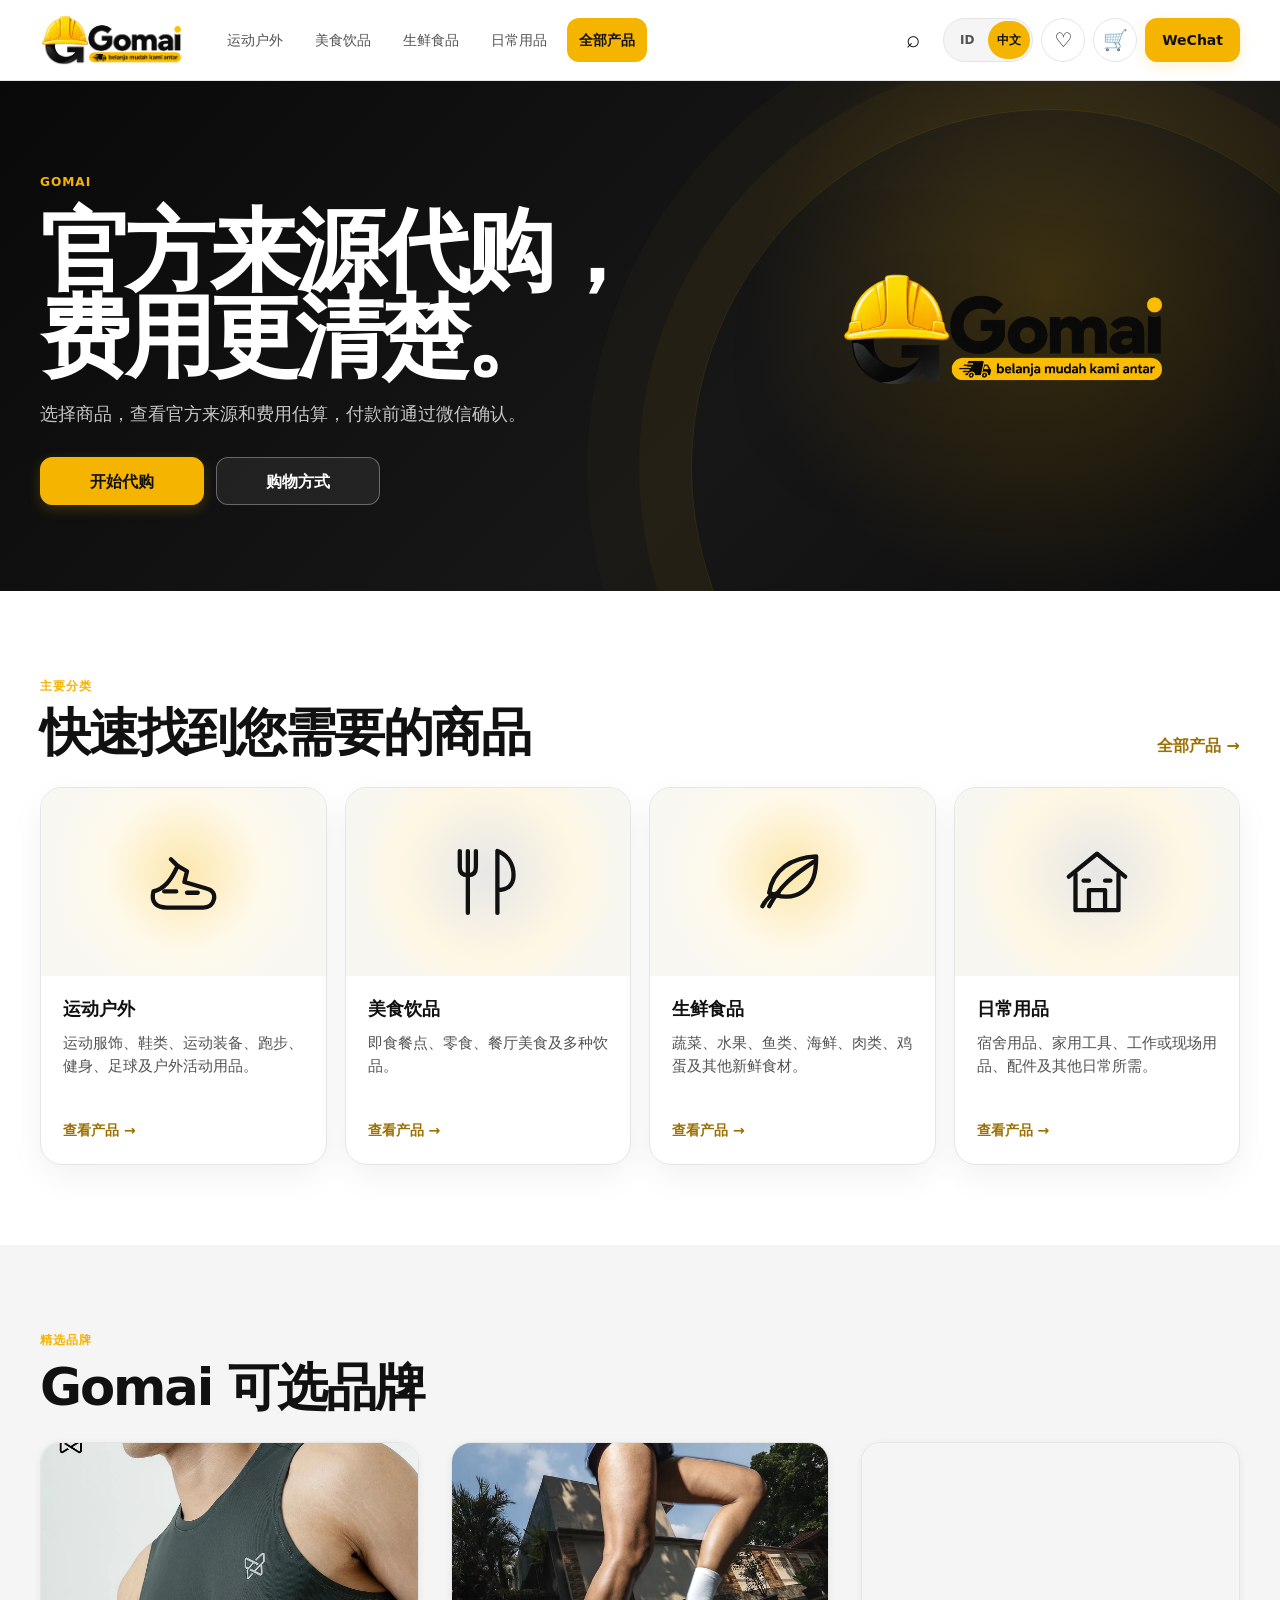
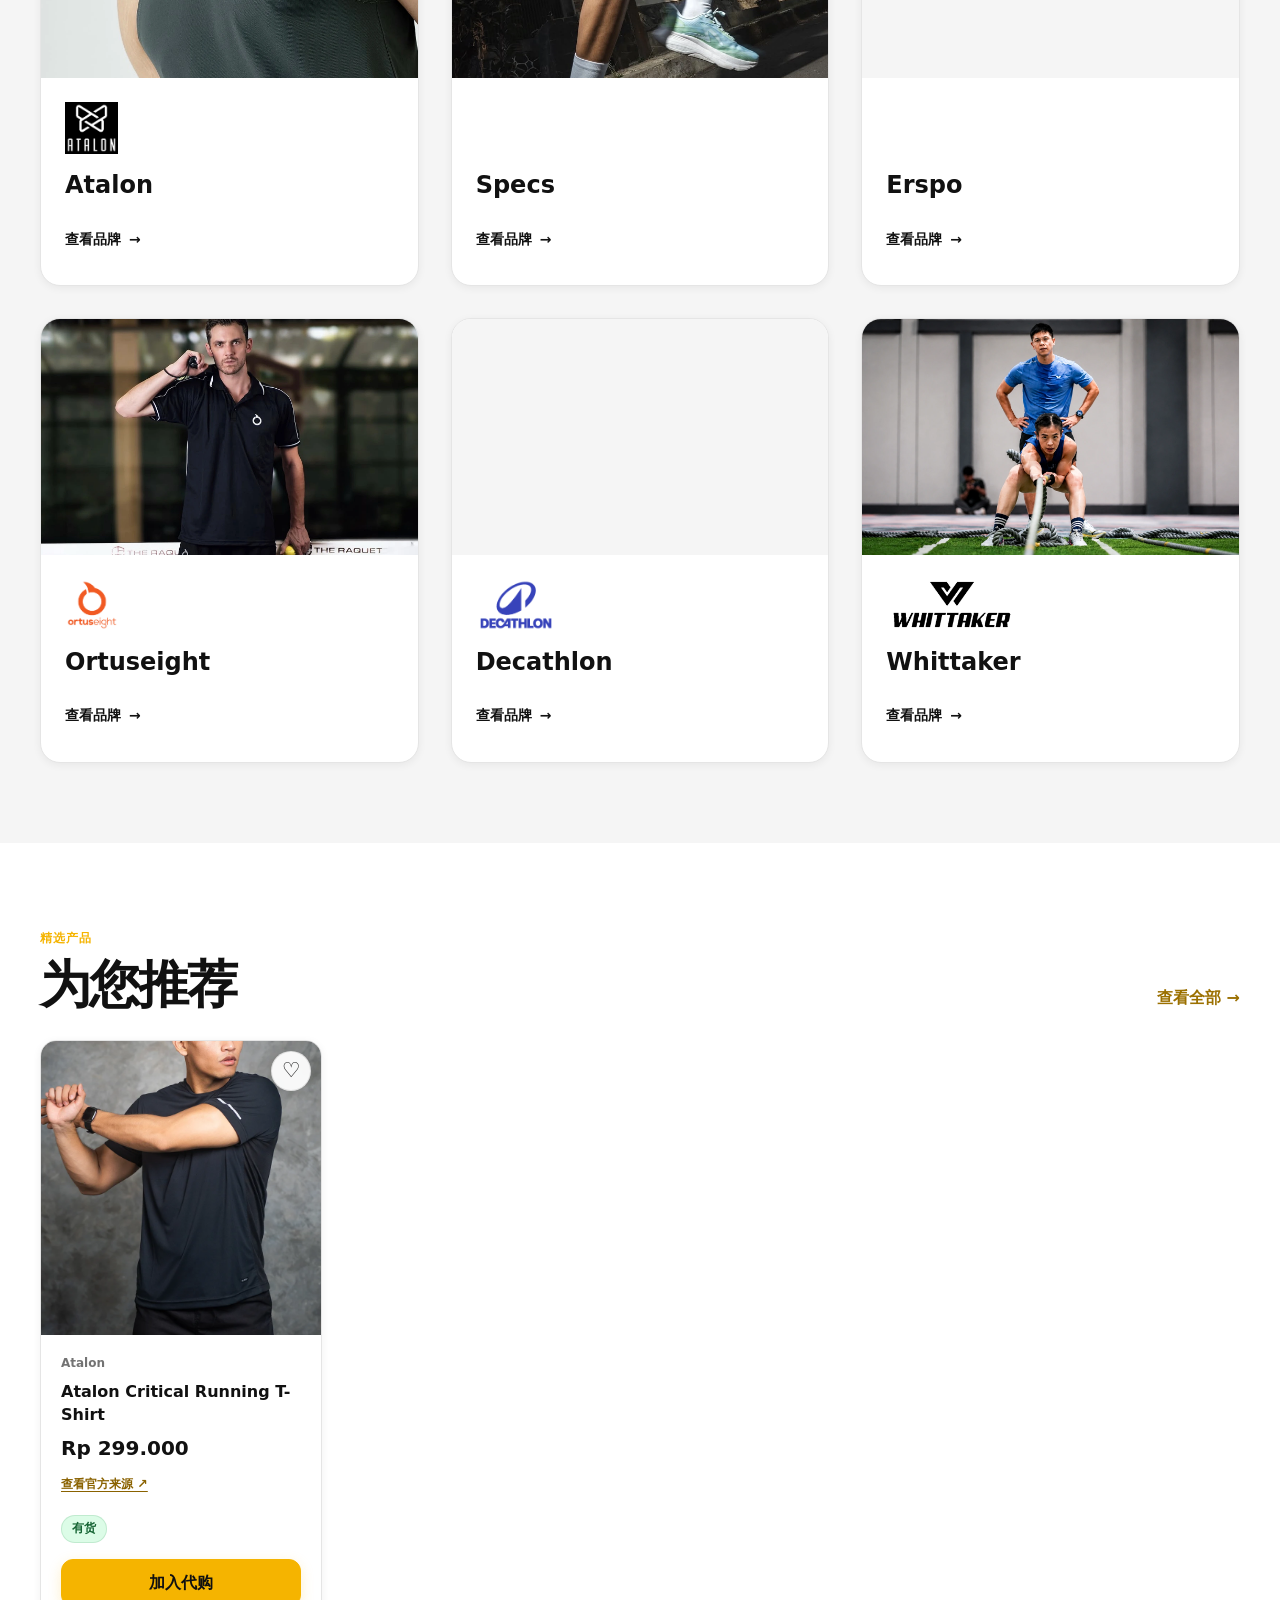
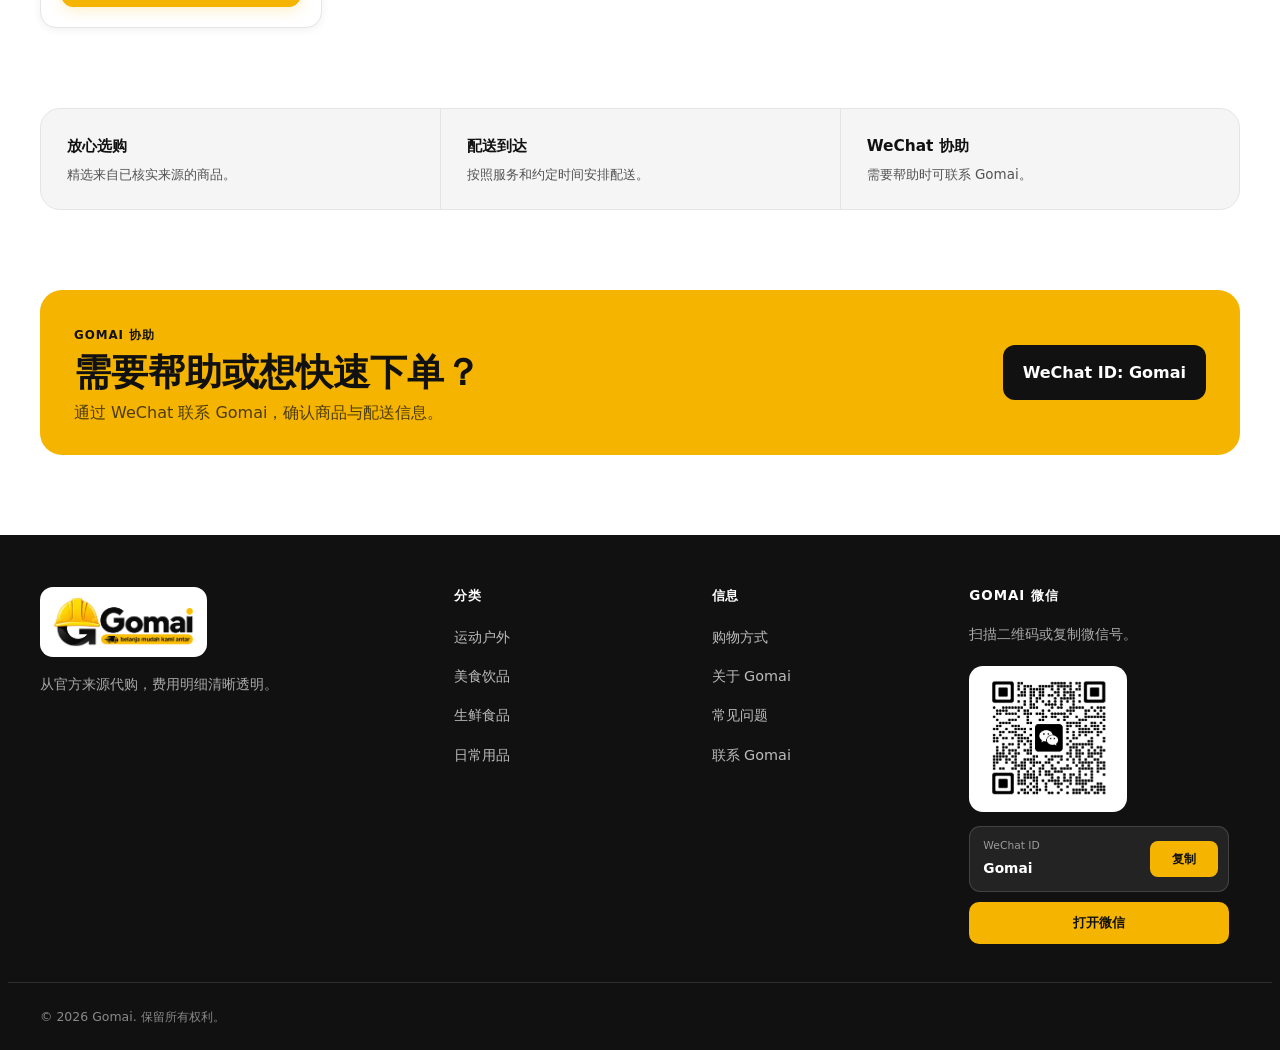
==== commit 09530a38: "test: publish Gomai Website V7 RC1" ====
--- a/index.html
+++ b/index.html
@@ -9,12 +9,12 @@
         content="width=device-width, initial-scale=1.0"
     >
 
-    <title>Gomai — Belanja mudah kami antar</title>
+    <title>Gomai — Jasa Titip dari Sumber Resmi</title>
 
     <meta
         id="page-description"
         name="description"
-        content="Belanja berbagai kebutuhan melalui Gomai. Pilih kategori, produk, lalu kami antar."
+        content="Titip beli melalui Gomai dengan sumber resmi dan estimasi biaya yang transparan."
     >
 
     <link rel="stylesheet" href="css/styles.css">
@@ -42,13 +42,12 @@
                     </span>
 
                     <h1 data-lang="homepage.hero.title">
-                        Belanja mudah, kami antar.
+                        Titip beli lebih jelas, dari sumber resmi.
                     </h1>
 
                     <p data-lang="homepage.hero.description">
-                        Temukan kebutuhan olahraga, makanan,
-                        bahan segar, dan perlengkapan harian
-                        dalam satu tempat.
+                        Pilih produk, cek sumber resmi dan estimasi biaya,
+                        lalu konsultasikan melalui WeChat sebelum pembayaran.
                     </p>
 
                     <div class="home-main-hero-actions">
@@ -58,7 +57,7 @@
                             class="btn btn-primary"
                             data-lang="homepage.hero.shopNow"
                         >
-                            Belanja Sekarang
+                            Mulai Titip Beli
                         </a>
 
                         <a
